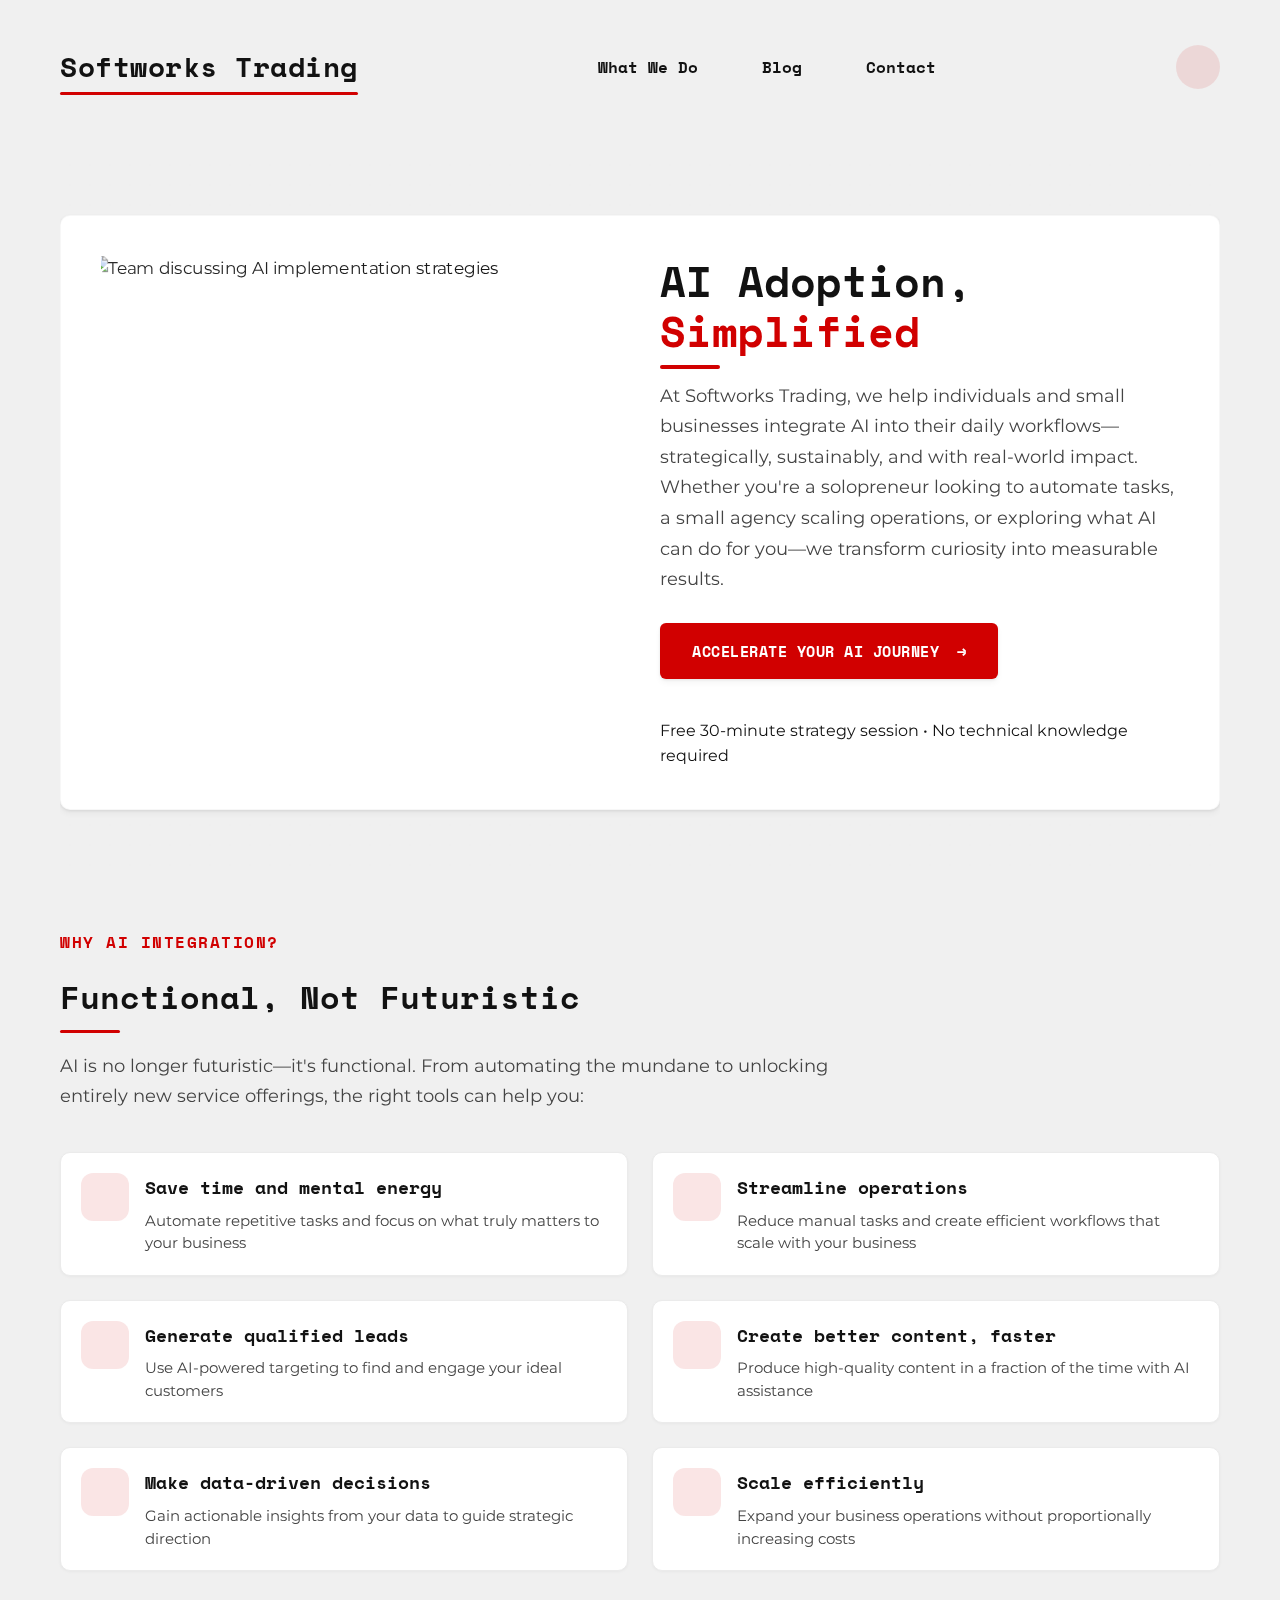
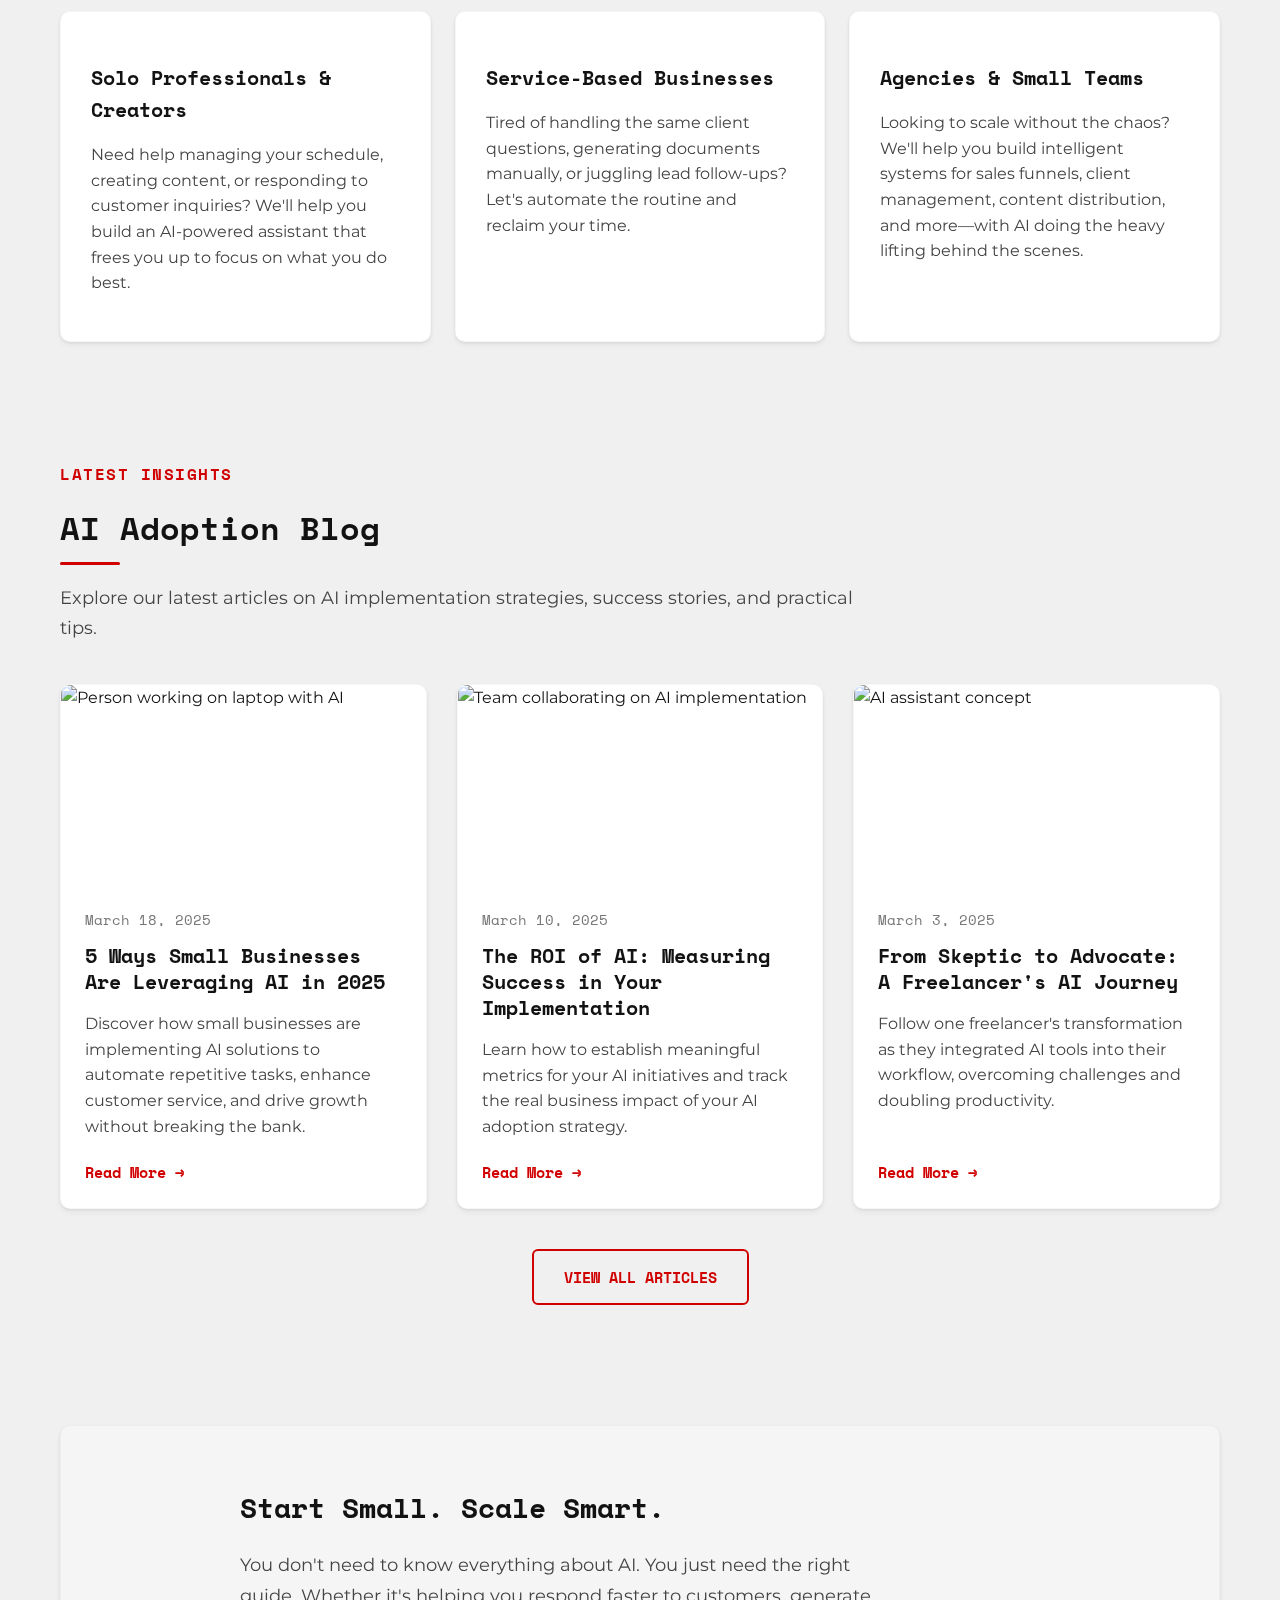
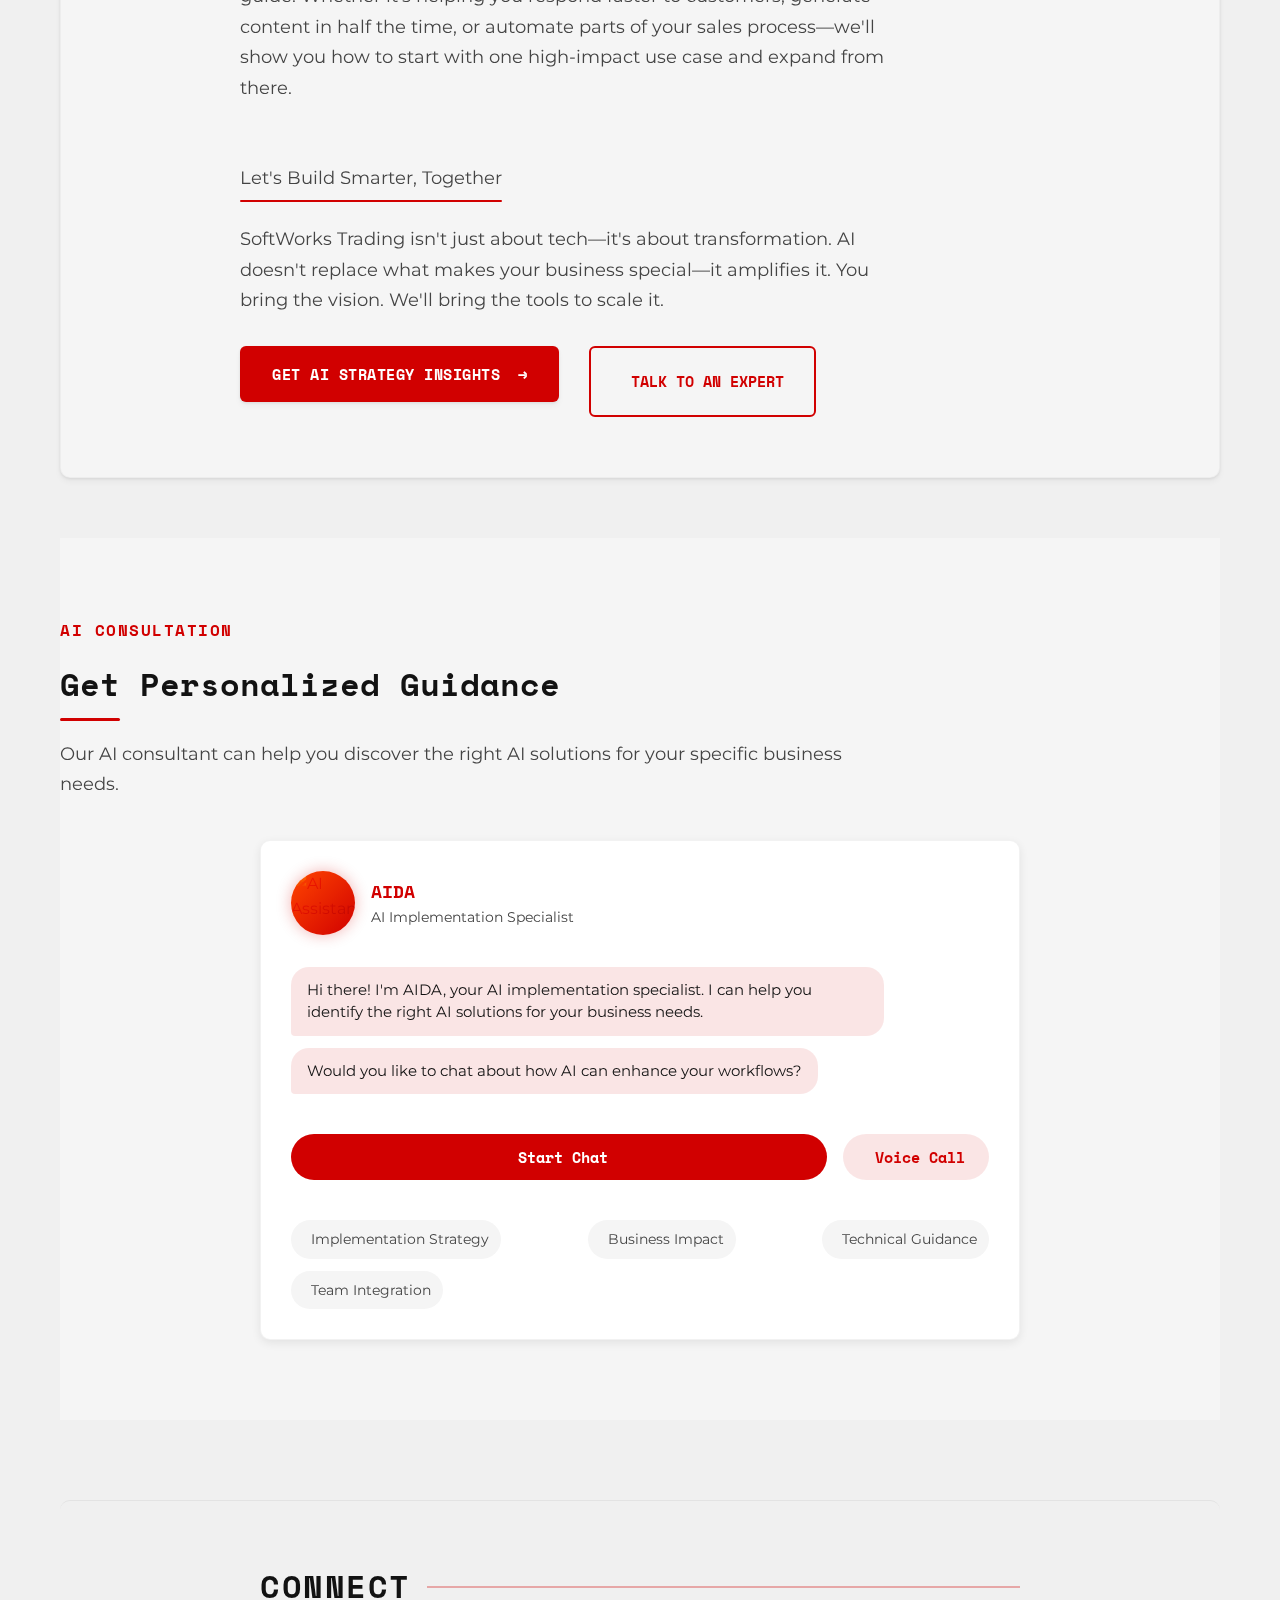
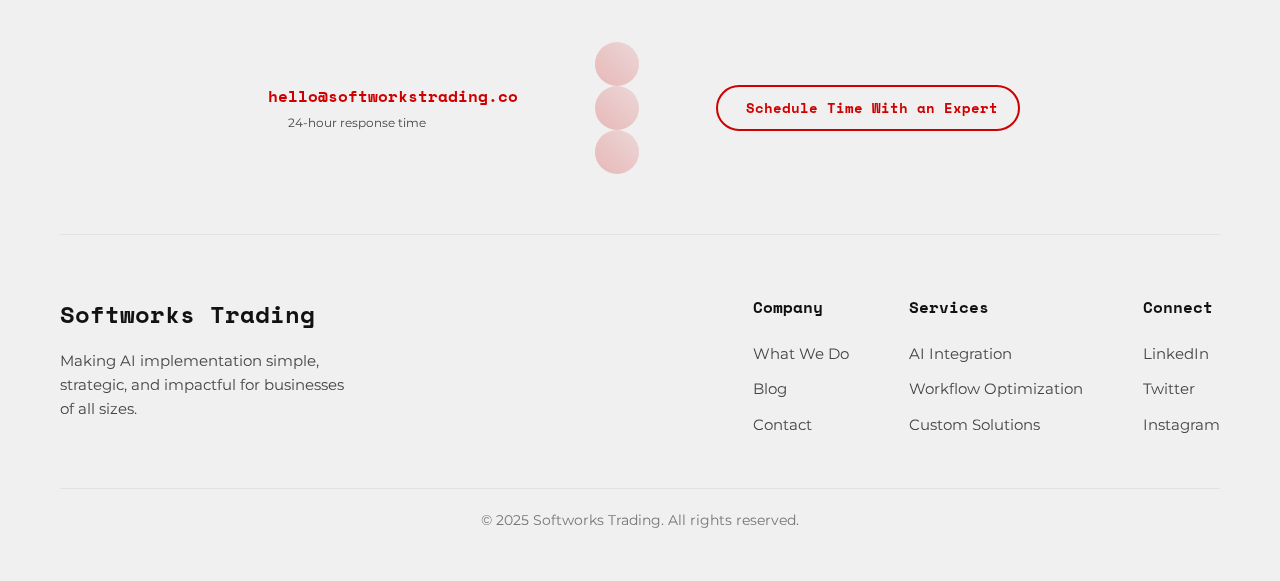
==== index.html @ 03893597 "Implement professional UX/UI improvements with enhanced CTA, AI chat interface, and streamlined cont" ====
<!DOCTYPE html>
<html lang="en">
<head>
    <meta charset="UTF-8">
    <meta name="viewport" content="width=device-width, initial-scale=1.0, maximum-scale=1.0, user-scalable=no">
    <title>Softworks Trading - AI Architecture Consultancy</title>
    <link rel="stylesheet" href="styles.css">
    <link rel="stylesheet" href="animations.css">
    <link rel="preconnect" href="https://fonts.googleapis.com">
    <link rel="preconnect" href="https://fonts.gstatic.com" crossorigin>
    <link href="https://fonts.googleapis.com/css2?family=Montserrat:wght@400;500;600;700&family=Space+Mono:wght@400;700&display=swap" rel="stylesheet">
    <!-- Using Phosphor Icons for modern, professional look -->
    <script src="https://unpkg.com/@phosphor-icons/web"></script>
    <meta name="description" content="Softworks Trading specializes in AI integration, workflow optimization and custom AI solutions for businesses seeking to enhance productivity and efficiency.">
</head>
<body>
    <div class="container">
        <header>
            <div class="logo">Softworks Trading</div>
            <button class="mobile-nav-toggle" aria-label="Toggle Navigation Menu" aria-expanded="false" aria-controls="main-navigation">
                <i class="ph ph-list" style="font-size: 24px;"></i>
            </button>
            <nav class="main-nav" id="main-navigation" aria-label="Main Navigation">
                <ul>
                    <li><a href="#what-we-do" aria-current="page">What We Do</a></li>
                    <li><a href="#blog">Blog</a></li>
                    <li><a href="#contact">Contact</a></li>
                </ul>
            </nav>
            <div class="header-right">
                <div class="theme-switcher">
                    <button class="theme-toggle" aria-label="Toggle Dark Mode">
                        <i class="ph ph-sun theme-icon-light"></i>
                        <i class="ph ph-moon theme-icon-dark"></i>
                    </button>
                </div>
            </div>
        </header>

        <main>
            <section class="hero">
                <div class="hero-card">
                    <div class="hero-image">
                        <img src="https://images.unsplash.com/photo-1600880292203-757bb62b4baf?w=800&auto=format&fit=crop&q=80&crop=entropy" alt="Team discussing AI implementation strategies" class="hero-img">
                        <div class="hero-image-overlay"></div>
                    </div>
                    <div class="hero-content">
                        <h1>AI Adoption, <span class="highlight">Simplified</span></h1>
                        <p class="description">At Softworks Trading, we help individuals and small businesses integrate AI into their daily workflows—strategically, sustainably, and with real-world impact. Whether you're a solopreneur looking to automate tasks, a small agency scaling operations, or exploring what AI can do for you—we transform curiosity into measurable results.</p>
                        <div class="hero-ctas">
                            <a href="#ai-consultation" class="cta-button pulse-button" id="start-consultation">ACCELERATE YOUR AI JOURNEY <i class="ph ph-arrow-right"></i></a>
                            <p class="cta-caption">Free 30-minute strategy session • No technical knowledge required</p>
                        </div>
                    </div>
                </div>
            </section>

            <section class="solutions">
                <h2>Why AI Integration?</h2>
                <h3 class="section-title">Functional, Not Futuristic</h3>
                <p class="section-description">AI is no longer futuristic—it's functional. From automating the mundane to unlocking entirely new service offerings, the right tools can help you:</p>
                <ul class="feature-list">
                    <li>
                        <div class="feature-icon"><i class="ph ph-hourglass"></i></div>
                        <div class="feature-content">
                            <h4>Save time and mental energy</h4>
                            <p>Automate repetitive tasks and focus on what truly matters to your business</p>
                        </div>
                    </li>
                    <li>
                        <div class="feature-icon"><i class="ph ph-flow-arrow"></i></div>
                        <div class="feature-content">
                            <h4>Streamline operations</h4>
                            <p>Reduce manual tasks and create efficient workflows that scale with your business</p>
                        </div>
                    </li>
                    <li>
                        <div class="feature-icon"><i class="ph ph-users-three"></i></div>
                        <div class="feature-content">
                            <h4>Generate qualified leads</h4>
                            <p>Use AI-powered targeting to find and engage your ideal customers</p>
                        </div>
                    </li>
                    <li>
                        <div class="feature-icon"><i class="ph ph-lightning"></i></div>
                        <div class="feature-content">
                            <h4>Create better content, faster</h4>
                            <p>Produce high-quality content in a fraction of the time with AI assistance</p>
                        </div>
                    </li>
                    <li>
                        <div class="feature-icon"><i class="ph ph-chart-pie"></i></div>
                        <div class="feature-content">
                            <h4>Make data-driven decisions</h4>
                            <p>Gain actionable insights from your data to guide strategic direction</p>
                        </div>
                    </li>
                    <li>
                        <div class="feature-icon"><i class="ph ph-trend-up"></i></div>
                        <div class="feature-content">
                            <h4>Scale efficiently</h4>
                            <p>Expand your business operations without proportionally increasing costs</p>
                        </div>
                    </li>
                </ul>
                <div class="card-grid">
                    <div class="card">
                        <i class="ph ph-plugs-connected card-icon"></i>
                        <h3>Solo Professionals & Creators</h3>
                        <p class="card-text">Need help managing your schedule, creating content, or responding to customer inquiries? We'll help you build an AI-powered assistant that frees you up to focus on what you do best.</p>
                        <div class="dot"></div>
                    </div>
                    <div class="card">
                        <i class="ph ph-chart-line-up card-icon"></i>
                        <h3>Service-Based Businesses</h3>
                        <p class="card-text">Tired of handling the same client questions, generating documents manually, or juggling lead follow-ups? Let's automate the routine and reclaim your time.</p>
                        <div class="dot"></div>
                    </div>
                    <div class="card">
                        <i class="ph ph-code card-icon"></i>
                        <h3>Agencies & Small Teams</h3>
                        <p class="card-text">Looking to scale without the chaos? We'll help you build intelligent systems for sales funnels, client management, content distribution, and more—with AI doing the heavy lifting behind the scenes.</p>
                        <div class="dot"></div>
                    </div>
                </div>
            </section>

            <section id="blog" class="blog-section">
                <h2>Latest Insights</h2>
                <h3 class="section-title">AI Adoption Blog</h3>
                <p class="section-description">Explore our latest articles on AI implementation strategies, success stories, and practical tips.</p>
                
                <div class="blog-grid">
                    <div class="blog-card">
                        <div class="blog-image">
                            <img src="https://images.unsplash.com/photo-1499750310107-5fef28a66643?w=500&auto=format&fit=crop&q=80&crop=entropy" alt="Person working on laptop with AI" class="img-fluid">
                        </div>
                        <div class="blog-content">
                            <span class="blog-date">March 18, 2025</span>
                            <h4 class="blog-title">5 Ways Small Businesses Are Leveraging AI in 2025</h4>
                            <p class="blog-excerpt">Discover how small businesses are implementing AI solutions to automate repetitive tasks, enhance customer service, and drive growth without breaking the bank.</p>
                            <a href="#blog" class="blog-link">Read More →</a>
                        </div>
                    </div>
                    
                    <div class="blog-card">
                        <div class="blog-image">
                            <img src="https://images.unsplash.com/photo-1551434678-e076c223a692?w=500&auto=format&fit=crop&q=80&crop=entropy" alt="Team collaborating on AI implementation" class="img-fluid">
                        </div>
                        <div class="blog-content">
                            <span class="blog-date">March 10, 2025</span>
                            <h4 class="blog-title">The ROI of AI: Measuring Success in Your Implementation</h4>
                            <p class="blog-excerpt">Learn how to establish meaningful metrics for your AI initiatives and track the real business impact of your AI adoption strategy.</p>
                            <a href="#blog" class="blog-link">Read More →</a>
                        </div>
                    </div>
                    
                    <div class="blog-card">
                        <div class="blog-image">
                            <img src="https://images.unsplash.com/photo-1573164713988-8665fc963095?w=500&auto=format&fit=crop&q=80&crop=entropy" alt="AI assistant concept" class="img-fluid">
                        </div>
                        <div class="blog-content">
                            <span class="blog-date">March 3, 2025</span>
                            <h4 class="blog-title">From Skeptic to Advocate: A Freelancer's AI Journey</h4>
                            <p class="blog-excerpt">Follow one freelancer's transformation as they integrated AI tools into their workflow, overcoming challenges and doubling productivity.</p>
                            <a href="#blog" class="blog-link">Read More →</a>
                        </div>
                    </div>
                </div>
                
                <div class="blog-cta">
                    <a href="#blog" class="secondary-button">View All Articles</a>
                </div>
            </section>
            
            <!-- Transformation section removed as requested -->

            <section class="cta-section">
                <div class="cta-content">
                    <h2>Start Small. Scale Smart.</h2>
                    <p>You don't need to know everything about AI. You just need the right guide. Whether it's helping you respond faster to customers, generate content in half the time, or automate parts of your sales process—we'll show you how to start with one high-impact use case and expand from there.</p>
                    <p class="tagline">Let's Build Smarter, Together</p>
                    <p>SoftWorks Trading isn't just about tech—it's about transformation. AI doesn't replace what makes your business special—it amplifies it. You bring the vision. We'll bring the tools to scale it.</p>
                    <div class="cta-buttons">
                        <a href="#ai-consultation" class="cta-button" id="try-ai-chat">
                            <i class="ph ph-lightning"></i>
                            GET AI STRATEGY INSIGHTS
                        </a>
                        <a href="#human-demo" class="secondary-button" id="try-human-demo">
                            <i class="ph ph-user-circle"></i>
                            TALK TO AN EXPERT
                        </a>
                    </div>
                </div>
            </section>

            <section id="ai-consultation" class="ai-assistant-section">
                <h2>AI Consultation</h2>
                <h3 class="section-title">Get Personalized Guidance</h3>
                <p class="section-description">Our AI consultant can help you discover the right AI solutions for your specific business needs.</p>
                
                <div class="ai-interface-container">
                    <div class="ai-chat-interface">
                        <div class="ai-avatar-wrapper">
                            <div class="ai-avatar">
                                <div class="avatar-circle"></div>
                                <img src="https://via.placeholder.com/100" alt="AI Assistant" class="ai-face">
                            </div>
                            <div class="ai-info">
                                <h4 class="ai-name">AIDA</h4>
                                <p class="ai-status">AI Implementation Specialist</p>
                            </div>
                        </div>
                        
                        <div class="chat-preview">
                            <div class="chat-bubble ai-bubble">
                                <p>Hi there! I'm AIDA, your AI implementation specialist. I can help you identify the right AI solutions for your business needs.</p>
                            </div>
                            <div class="chat-bubble ai-bubble">
                                <p>Would you like to chat about how AI can enhance your workflows?</p>
                            </div>
                        </div>
                        
                        <div class="chat-actions">
                            <button class="primary-action-button" id="start-chat">
                                <i class="ph ph-chat-centered-text"></i>
                                <span>Start Chat</span>
                            </button>
                            <button class="secondary-action-button" id="start-call">
                                <i class="ph ph-phone"></i>
                                <span>Voice Call</span>
                            </button>
                        </div>
                        
                        <div class="ai-capabilities">
                            <div class="capability">
                                <i class="ph ph-lightbulb"></i>
                                <span>Implementation Strategy</span>
                            </div>
                            <div class="capability">
                                <i class="ph ph-chart-line-up"></i>
                                <span>Business Impact</span>
                            </div>
                            <div class="capability">
                                <i class="ph ph-code"></i>
                                <span>Technical Guidance</span>
                            </div>
                            <div class="capability">
                                <i class="ph ph-users-three"></i>
                                <span>Team Integration</span>
                            </div>
                        </div>
                    </div>
                </div>
            </section>

            <section id="contact" class="contact-section simplified">
                <div class="contact-pattern-bg"></div>
                <div class="contact-container">
                    <div class="contact-header">
                        <h2>Connect</h2>
                        <div class="divider"></div>
                    </div>
                    
                    <div class="contact-flex">
                        <div class="contact-email">
                            <a href="mailto:hello@softworkstrading.co" class="email-link">
                                <i class="ph ph-envelope"></i>
                                <span>hello@softworkstrading.co</span>
                            </a>
                            <p class="response-time">24-hour response time</p>
                        </div>
                        
                        <div class="contact-social-wrapper">
                            <div class="social-icons">
                                <a href="#" class="social-icon" aria-label="LinkedIn"><i class="ph ph-linkedin-logo"></i></a>
                                <a href="#" class="social-icon" aria-label="Twitter"><i class="ph ph-twitter-logo"></i></a>
                                <a href="#" class="social-icon" aria-label="Instagram"><i class="ph ph-instagram-logo"></i></a>
                            </div>
                        </div>
                        
                        <div class="human-contact">
                            <a href="#human-demo" class="human-contact-button" id="human-demo">
                                <i class="ph ph-calendar"></i>
                                <span>Schedule Time With an Expert</span>
                            </a>
                        </div>
                    </div>
                </div>
            </section>
        </main>
        
        <footer>
            <div class="footer-content">
                <div class="footer-brand">
                    <div class="footer-logo">Softworks Trading</div>
                    <p>Making AI implementation simple, strategic, and impactful for businesses of all sizes.</p>
                </div>
                <div class="footer-links">
                    <div class="footer-column">
                        <h4>Company</h4>
                        <ul>
                            <li><a href="#what-we-do">What We Do</a></li>
                            <li><a href="#blog">Blog</a></li>
                            <li><a href="#contact">Contact</a></li>
                        </ul>
                    </div>
                    <div class="footer-column">
                        <h4>Services</h4>
                        <ul>
                            <li><a href="#">AI Integration</a></li>
                            <li><a href="#">Workflow Optimization</a></li>
                            <li><a href="#">Custom Solutions</a></li>
                        </ul>
                    </div>
                    <div class="footer-column">
                        <h4>Connect</h4>
                        <ul>
                            <li><a href="#">LinkedIn</a></li>
                            <li><a href="#">Twitter</a></li>
                            <li><a href="#">Instagram</a></li>
                        </ul>
                    </div>
                </div>
            </div>
            <div class="footer-bottom">
                <p>&copy; 2025 Softworks Trading. All rights reserved.</p>
            </div>
        </footer>
    </div>
    
    <script src="script.js"></script>
</body>
</html>
---- styles.css ----
:root {
    --primary: #D10000; /* Vibrant red */
    --secondary: #8B0000; /* Dark red */
    --black: #121212;
    --dark-gray: #444444;
    --medium-gray: #777777;
    --light-gray: #E0E0E0;
    --lighter-gray: #F5F5F5;
    --white: #FFFFFF;
    --bg-color: #F0F0F0; /* Light gray background like OpenAI.fm */
    --card-bg: var(--white);
    --border-radius: 10px; /* Increased from 8px */
    --card-shadow: 0 1px 3px rgba(0, 0, 0, 0.04); /* Refined shadow */
    --card-border: 1px solid #EBEBEB; /* Lighter border */
    --transition: all 0.2s ease;
    
    /* Text colors */
    --text-primary: var(--black);
    --text-secondary: var(--dark-gray);
    
    /* New spacing system */
    --space-xs: 4px;
    --space-sm: 8px;
    --space-md: 16px;
    --space-lg: 24px;
    --space-xl: 32px;
    --space-xxl: 48px;
    
    /* Refined shadows */
    --shadow-sm: 0 1px 3px rgba(0, 0, 0, 0.04);
    --shadow-md: 0 3px 10px rgba(0, 0, 0, 0.08);
    --shadow-lg: 0 10px 30px rgba(0, 0, 0, 0.12);
    
    /* Refined borders */
    --border-light: 1px solid #EBEBEB;
    --border-medium: 1px solid #E0E0E0;
    --border-accent: 1px solid var(--primary);

    /* Fluid typography */
    --fluid-h1: clamp(2.2rem, 5vw, 3.5rem);
    --fluid-h2: clamp(1.8rem, 4vw, 2.5rem);
    --fluid-h3: clamp(1.2rem, 3vw, 1.8rem);
    --fluid-body: clamp(0.95rem, 2vw, 1.1rem);
    --fluid-small: clamp(0.85rem, 1.5vw, 0.95rem);
}

/* Dark mode colors */
.dark-mode {
    --primary: #FF1F1F; /* Brighter red for dark mode */
    --secondary: #D10000; /* Red for dark mode */
    --black: #F5F5F5; /* Inverted for dark mode */
    --dark-gray: #CCCCCC;
    --medium-gray: #AAAAAA;
    --light-gray: #555555; 
    --lighter-gray: #333333;
    --bg-color: #121212; /* Dark background */
    --card-bg: #1E1E1E; /* Dark card background */
    --card-shadow: 0 1px 2px rgba(0, 0, 0, 0.2);
    --card-border: 1px solid #333333;
    
    /* Text colors for dark mode */
    --text-primary: var(--white);
    --text-secondary: var(--light-gray);
}

* {
    margin: 0;
    padding: 0;
    box-sizing: border-box;
}

body {
    font-family: 'Montserrat', sans-serif;
    background-color: var(--bg-color);
    color: var(--text-primary);
    line-height: 1.6;
    transition: background-color 0.3s ease, color 0.3s ease;
    -webkit-text-size-adjust: 100%;
    -moz-text-size-adjust: 100%;
    -ms-text-size-adjust: 100%;
    text-size-adjust: 100%;
    overflow-x: hidden;
    width: 100%;
}

body.nav-open {
    overflow: hidden;
}

/* Hide mobile nav toggle by default */
.mobile-nav-toggle {
    display: none;
    cursor: pointer;
    width: 50px;
    height: 50px;
    background-color: rgba(209, 0, 0, 0.1);
    border: none;
    border-radius: 50%;
    color: var(--primary);
    align-items: center;
    justify-content: center;
    transition: all 0.3s ease;
    position: relative;
    box-shadow: 0 4px 8px rgba(209, 0, 0, 0.1);
    z-index: 1001;
}

.mobile-nav-toggle:hover, 
.mobile-nav-toggle:focus {
    background-color: var(--primary);
    color: var(--white);
    transform: rotate(90deg);
}

.container {
    max-width: 1200px;
    margin: 0 auto;
    padding: 20px;
}

/* Header styles */
header {
    display: flex;
    justify-content: space-between;
    align-items: center;
    padding: 20px 0;
    margin-bottom: 40px;
    position: relative;
}

.logo {
    font-family: 'Space Mono', monospace;
    font-weight: 700;
    font-size: 28px;
    color: var(--text-primary);
    position: relative;
    padding: 5px 0;
    letter-spacing: 0.5px;
}

.logo::after {
    content: '';
    position: absolute;
    bottom: 0;
    left: 0;
    width: 100%;
    height: 3px;
    background-color: var(--primary);
    border-radius: 1.5px;
}

.header-right {
    display: flex;
    align-items: center;
}

.main-nav {
    position: relative;
}

.main-nav ul {
    display: flex;
    list-style: none;
    gap: 40px; /* Increased from 30px */
}

.main-nav a {
    font-family: 'Space Mono', monospace;
    font-size: 16px; /* Increased from 15px */
    font-weight: 700; /* Increased from 600 */
    color: var(--text-primary);
    text-decoration: none;
    position: relative;
    transition: var(--transition);
    padding: 8px 12px;
    border-radius: 4px;
}

.main-nav a:hover {
    color: var(--primary);
    background-color: rgba(209, 0, 0, 0.05);
}

.main-nav a::after {
    content: '';
    position: absolute;
    bottom: -2px;
    left: 0;
    width: 100%;
    height: 2px;
    background-color: var(--primary);
    transform: scaleX(0);
    transform-origin: right;
    transition: transform 0.3s ease;
}

.main-nav a:hover::after {
    transform: scaleX(1);
    transform-origin: left;
}

.code-toggle {
    display: flex;
    align-items: center;
    gap: 8px;
    cursor: pointer;
}

.code-toggle span {
    font-family: 'Space Mono', monospace;
    font-size: 14px;
    color: var(--text-primary);
}

.toggle-switch {
    width: 40px;
    height: 22px;
    background-color: var(--light-gray);
    border-radius: 20px;
    position: relative;
    transition: var(--transition);
    cursor: pointer;
}

.dark-mode .toggle-switch {
    background-color: var(--primary);
}

.toggle-circle {
    position: absolute;
    top: 3px;
    left: 3px;
    width: 16px;
    height: 16px;
    background-color: var(--white);
    border-radius: 50%;
    transition: var(--transition);
}

.dark-mode .toggle-circle {
    transform: translateX(18px);
}

/* Hero section - card-like design */
.hero {
    position: relative;
    padding: 60px 0;
    margin-bottom: 60px;
    overflow: hidden;
}

.hero::before {
    content: '';
    position: absolute;
    top: 0;
    left: 0;
    right: 0;
    bottom: 0;
    background-image: radial-gradient(circle, rgba(0, 0, 0, 0.1) 1px, transparent 1px);
    background-size: 20px 20px;
    opacity: 0.05;
    z-index: 0;
}

.hero-card {
    background-color: var(--card-bg);
    border-radius: var(--border-radius);
    box-shadow: 0 4px 6px rgba(0, 0, 0, 0.04), 0 1px 3px rgba(0, 0, 0, 0.08);
    border: 1px solid rgba(0, 0, 0, 0.03);
    display: grid;
    grid-template-columns: 1fr 1fr;
    gap: 40px;
    align-items: center;
    padding: 40px;
    overflow: hidden;
    transition: transform 0.3s cubic-bezier(0.165, 0.84, 0.44, 1), box-shadow 0.3s cubic-bezier(0.165, 0.84, 0.44, 1), filter 0.4s ease;
    position: relative;
    z-index: 1;
}

.hero-card:hover {
    box-shadow: 0 10px 30px rgba(0, 0, 0, 0.05), 0 6px 10px rgba(0, 0, 0, 0.03), 0 1px 2px rgba(0, 0, 0, 0.1);
    filter: drop-shadow(0 0 8px rgba(0, 0, 0, 0.03));
}

.hero-content {
    max-width: 600px;
    position: relative;
    z-index: 2;
}

.hero-image {
    position: relative;
    height: 100%;
    width: 100%;
    overflow: hidden;
}

.hero-img {
    max-width: 100%;
    height: 100%;
    width: 100%;
    object-fit: cover;
    border-radius: var(--border-radius);
    transform: scale(1.05);
    transition: transform 0.5s ease;
}

.hero-card:hover .hero-img {
    transform: scale(1);
}

.hero-image-overlay {
    position: absolute;
    top: 0;
    left: 0;
    width: 100%;
    height: 100%;
    background: linear-gradient(90deg, rgba(255, 255, 255, 0.1) 0%, rgba(255, 255, 255, 0) 100%);
    z-index: 1;
    border-radius: var(--border-radius);
}

h1 {
    font-family: 'Space Mono', monospace;
    font-size: 42px;
    font-weight: 700;
    margin-bottom: 24px;
    line-height: 1.2;
    color: var(--text-primary);
    position: relative;
}

h1 .highlight {
    color: var(--primary);
    position: relative;
}

h1::after {
    content: '';
    position: absolute;
    left: 0;
    bottom: -12px;
    width: 60px;
    height: 4px;
    background: var(--primary);
    border-radius: 2px;
}

.description {
    font-family: 'Montserrat', sans-serif;
    font-weight: 400;
    font-size: 18px;
    color: var(--text-secondary);
    margin-bottom: 28px;
    max-width: 600px;
    line-height: 1.7;
}

.hero-ctas {
    display: flex;
    align-items: center;
    gap: 24px;
    flex-wrap: wrap;
}

.text-link {
    font-family: 'Space Mono', monospace;
    font-size: 15px;
    font-weight: 500;
    color: var(--text-primary);
    text-decoration: none;
    position: relative;
    transition: var(--transition);
}

.text-link:hover {
    color: var(--primary);
}

.text-link::after {
    content: '';
    position: absolute;
    bottom: -4px;
    left: 0;
    width: 100%;
    height: 1px;
    background-color: var(--primary);
    transform: scaleX(0);
    transform-origin: right;
    transition: transform 0.3s ease;
}

.text-link:hover::after {
    transform: scaleX(1);
    transform-origin: left;
}

.cta-button {
    display: inline-block;
    font-family: 'Space Mono', monospace;
    font-size: 15px;
    font-weight: 700;
    text-decoration: none;
    color: var(--white);
    background: var(--primary);
    padding: 16px 32px;
    border-radius: 6px;
    transition: var(--transition);
    box-shadow: 0 4px 12px rgba(209, 0, 0, 0.2);
    letter-spacing: 0.5px;
    margin-right: 15px;
    margin-bottom: 15px;
    text-transform: uppercase;
}

/* No animation on CTA buttons for cleaner look */
.cta-button {
    box-shadow: 0 4px 6px rgba(0, 0, 0, 0.04), 0 1px 3px rgba(0, 0, 0, 0.08);
    transition: var(--transition);
}

.cta-button:hover {
    background: var(--secondary);
    box-shadow: 0 10px 30px rgba(0, 0, 0, 0.05), 0 6px 10px rgba(0, 0, 0, 0.03);
    transform: translateY(-2px);
}

.cta-button-reverse {
    display: inline-block;
    font-family: 'Space Mono', monospace;
    font-size: 15px;
    font-weight: 700;
    text-decoration: none;
    color: var(--primary);
    background: transparent;
    padding: 14px 30px;
    border: 2px solid var(--primary);
    border-radius: 6px;
    transition: var(--transition);
    letter-spacing: 0.5px;
    margin-right: 15px;
    margin-bottom: 15px;
    box-shadow: 0 4px 12px rgba(209, 0, 0, 0.1);
}

.cta-button-reverse:hover {
    background: var(--primary);
    color: var(--white);
    box-shadow: 0 6px 16px rgba(209, 0, 0, 0.2);
}

@keyframes gentle-bounce {
    0%, 100% { transform: translateY(0); }
    50% { transform: translateY(-5px); }
}

.cta-button::after {
    content: '→';
    display: inline-block;
    margin-left: 8px;
}

/* Section styles */
section {
    margin-bottom: 80px;
}

h2 {
    font-family: 'Space Mono', monospace;
    font-size: 16px;
    font-weight: 700;
    margin-bottom: 16px;
    letter-spacing: 1.5px;
    color: var(--primary);
    text-transform: uppercase;
}

.section-title {
    font-family: 'Space Mono', monospace;
    font-size: 32px;
    font-weight: 700;
    margin-bottom: 28px;
    color: var(--text-primary);
    text-transform: none;
    letter-spacing: normal;
    position: relative;
}

.section-description {
    font-family: 'Montserrat', sans-serif;
    font-weight: 400;
    font-size: 18px;
    color: var(--text-secondary);
    margin-bottom: 32px;
    max-width: 800px;
    line-height: 1.7;
}

.section-title::after {
    content: '';
    position: absolute;
    bottom: -10px;
    left: 0;
    width: 60px;
    height: 3px;
    background: var(--primary);
    border-radius: 2px;
}

/* Feature list enhanced styles */
.feature-list {
    display: grid;
    grid-template-columns: repeat(auto-fill, minmax(400px, 1fr));
    gap: 24px;
    margin: 40px 0;
    list-style: none;
}

.feature-list li {
    display: flex;
    align-items: flex-start;
    gap: 16px;
    padding: 20px;
    background-color: var(--card-bg);
    border-radius: var(--border-radius);
    box-shadow: var(--shadow-sm);
    border: var(--border-light);
    transition: all 0.3s ease;
}

.feature-list li:hover {
    transform: translateY(-5px);
    box-shadow: var(--shadow-md);
    border-color: rgba(209, 0, 0, 0.2);
}

.feature-icon {
    display: flex;
    align-items: center;
    justify-content: center;
    width: 48px;
    height: 48px;
    background-color: rgba(209, 0, 0, 0.1);
    border-radius: 12px;
    color: var(--primary);
    font-size: 24px;
    flex-shrink: 0;
    transition: all 0.3s ease;
}

.feature-list li:hover .feature-icon {
    background-color: var(--primary);
    color: var(--white);
    transform: scale(1.1);
}

.feature-content {
    flex: 1;
}

.feature-content h4 {
    font-family: 'Space Mono', monospace;
    font-size: 18px;
    font-weight: 700;
    margin-bottom: 8px;
    color: var(--text-primary);
}

.feature-content p {
    font-family: 'Montserrat', sans-serif;
    font-size: 15px;
    color: var(--text-secondary);
    line-height: 1.5;
}

/* Benefits grid */
.benefits-grid {
    display: grid;
    grid-template-columns: repeat(auto-fill, minmax(250px, 1fr));
    gap: 24px;
    margin: 40px 0;
}

.benefit-item {
    background-color: var(--card-bg);
    padding: 24px;
    border-radius: var(--border-radius);
    box-shadow: 0 4px 6px rgba(0, 0, 0, 0.04), 0 1px 3px rgba(0, 0, 0, 0.08);
    border: 1px solid rgba(0, 0, 0, 0.03);
    transition: transform 0.3s cubic-bezier(0.165, 0.84, 0.44, 1), box-shadow 0.3s cubic-bezier(0.165, 0.84, 0.44, 1), filter 0.4s ease;
    text-align: center;
    display: flex;
    flex-direction: column;
    align-items: center;
    gap: 16px;
}

.benefit-item:hover {
    transform: translateY(-5px) scale(1.02);
    box-shadow: 0 10px 30px rgba(0, 0, 0, 0.05), 0 6px 10px rgba(0, 0, 0, 0.03), 0 1px 2px rgba(0, 0, 0, 0.1);
    filter: drop-shadow(0 0 8px rgba(0, 0, 0, 0.03));
}

.benefit-icon {
    font-size: 32px;
    color: var(--primary);
    transition: transform 0.3s ease;
}

.benefit-item:hover .benefit-icon {
    transform: scale(1.1);
}

.benefit-item p {
    font-family: 'Montserrat', sans-serif;
    font-weight: 500;
    color: var(--text-secondary);
    line-height: 1.5;
    transition: transform 0.3s ease;
}

.benefit-item:hover p {
    transform: translateY(-2px);
}

/* Use cases list */
.use-cases-title {
    font-family: 'Space Mono', monospace;
    font-size: 20px;
    font-weight: 700;
    margin: 32px 0 16px;
    color: var(--text-primary);
}

.use-cases-list {
    list-style: none;
    display: flex;
    flex-direction: column;
    gap: 12px;
    margin-bottom: 20px;
}

.use-cases-list li {
    display: flex;
    align-items: center;
    gap: 12px;
    font-family: 'Montserrat', sans-serif;
    font-size: 16px;
    color: var(--text-secondary);
    padding: 8px 0;
    border-bottom: 1px dashed var(--light-gray);
}

.use-cases-list li:last-child {
    border-bottom: none;
}

.use-cases-list li i {
    color: var(--primary);
    font-size: 20px;
}

/* Card grid - inspired by OpenAI.fm */
.card-grid {
    display: grid;
    grid-template-columns: repeat(3, 1fr);
    gap: 24px;
    margin-top: 40px;
}

.card {
    background-color: var(--card-bg);
    padding: 30px;
    border-radius: var(--border-radius);
    box-shadow: 0 4px 6px rgba(0, 0, 0, 0.04), 0 1px 3px rgba(0, 0, 0, 0.08);
    border: 1px solid rgba(0, 0, 0, 0.03);
    position: relative;
    cursor: pointer;
    transition: transform 0.3s cubic-bezier(0.165, 0.84, 0.44, 1), box-shadow 0.3s cubic-bezier(0.165, 0.84, 0.44, 1), filter 0.4s ease;
    display: flex;
    flex-direction: column;
    height: 100%;
    overflow: hidden;
}

.card:hover {
    transform: translateY(-5px) scale(1.02);
    box-shadow: 0 10px 30px rgba(0, 0, 0, 0.05), 0 6px 10px rgba(0, 0, 0, 0.03), 0 1px 2px rgba(0, 0, 0, 0.1);
    filter: drop-shadow(0 0 8px rgba(0, 0, 0, 0.03));
}

.card:active, 
.card.selected {
    transform: translateY(-2px) scale(1.01);
    box-shadow: 0 8px 20px rgba(0, 0, 0, 0.08);
}

.card h3 {
    font-family: 'Space Mono', monospace;
    font-size: 20px;
    font-weight: 700;
    margin-bottom: 16px;
    color: var(--text-primary);
    transition: transform 0.3s ease;
}

.card:hover h3 {
    transform: translateY(-2px);
}

.card-icon {
    font-size: 32px;
    margin-bottom: 20px;
    color: var(--primary);
    transition: transform 0.3s ease;
}

.card:hover .card-icon {
    transform: scale(1.1);
}

.card-text {
    font-family: 'Montserrat', sans-serif;
    font-weight: 400;
    color: var(--text-secondary);
    font-size: 16px;
    line-height: 1.6;
    margin-bottom: 15px;
}

/* Hide dots */
.dot {
    display: none;
}

/* Blog section styles */
.blog-section {
    padding: 40px 0;
}

.blog-grid {
    display: grid;
    grid-template-columns: repeat(3, 1fr);
    gap: 30px;
    margin: 40px 0;
}

.blog-card {
    background-color: var(--card-bg);
    border-radius: var(--border-radius);
    box-shadow: 0 4px 6px rgba(0, 0, 0, 0.04), 0 1px 3px rgba(0, 0, 0, 0.08);
    border: 1px solid rgba(0, 0, 0, 0.03);
    overflow: hidden;
    transition: transform 0.3s cubic-bezier(0.165, 0.84, 0.44, 1), box-shadow 0.3s cubic-bezier(0.165, 0.84, 0.44, 1);
    height: 100%;
    display: flex;
    flex-direction: column;
}

.blog-card:hover {
    transform: translateY(-8px);
    box-shadow: 0 10px 30px rgba(0, 0, 0, 0.05), 0 6px 10px rgba(0, 0, 0, 0.03);
}

.blog-image {
    width: 100%;
    height: 200px;
    overflow: hidden;
}

.blog-image img {
    width: 100%;
    height: 100%;
    object-fit: cover;
    transition: transform 0.5s ease;
}

.blog-card:hover .blog-image img {
    transform: scale(1.05);
}

.blog-content {
    padding: 24px;
    display: flex;
    flex-direction: column;
    flex-grow: 1;
}

.blog-date {
    font-family: 'Space Mono', monospace;
    font-size: 14px;
    color: var(--medium-gray);
    margin-bottom: 12px;
}

.blog-title {
    font-family: 'Space Mono', monospace;
    font-size: 20px;
    font-weight: 700;
    margin-bottom: 16px;
    color: var(--text-primary);
    line-height: 1.3;
    transition: color 0.3s ease;
}

.blog-card:hover .blog-title {
    color: var(--primary);
}

.blog-excerpt {
    font-family: 'Montserrat', sans-serif;
    font-size: 16px;
    color: var(--text-secondary);
    line-height: 1.6;
    margin-bottom: 20px;
    flex-grow: 1;
}

.blog-link {
    font-family: 'Space Mono', monospace;
    font-size: 15px;
    font-weight: 600;
    color: var(--primary);
    text-decoration: none;
    position: relative;
    align-self: flex-start;
    transition: transform 0.3s ease;
}

.blog-link:hover {
    transform: translateX(5px);
}

.blog-cta {
    display: flex;
    justify-content: center;
    margin-top: 40px;
}

/* CTA Section - inspired by OpenAI.fm */
.cta-section {
    background-color: var(--lighter-gray);
    border-radius: var(--border-radius);
    padding: 60px;
    margin: 80px 0 60px;
    border: 1px solid rgba(0, 0, 0, 0.03);
    box-shadow: 0 4px 6px rgba(0, 0, 0, 0.04), 0 1px 3px rgba(0, 0, 0, 0.08);
    transition: transform 0.3s cubic-bezier(0.165, 0.84, 0.44, 1), box-shadow 0.3s cubic-bezier(0.165, 0.84, 0.44, 1);
}

.cta-section:hover {
    box-shadow: 0 10px 30px rgba(0, 0, 0, 0.05), 0 6px 10px rgba(0, 0, 0, 0.03);
}

.cta-content {
    max-width: 800px;
    margin: 0 auto;
}

.cta-content h2 {
    font-family: 'Space Mono', monospace;
    font-size: 28px;
    color: var(--text-primary);
    margin-bottom: 20px;
    font-weight: 700;
    letter-spacing: normal;
    text-transform: none;
}

.tagline {
    font-family: 'Space Mono', monospace;
    font-size: 22px;
    font-weight: 700;
    color: var(--primary);
    margin: 30px 0 20px;
    position: relative;
    display: inline-block;
}

.tagline::after {
    content: '';
    position: absolute;
    bottom: -8px;
    left: 0;
    width: 100%;
    height: 2px;
    background: var(--primary);
    border-radius: 1px;
}

.cta-content p {
    font-family: 'Montserrat', sans-serif;
    font-weight: 400;
    font-size: 18px;
    line-height: 1.7;
    color: var(--text-secondary);
    margin-bottom: 30px;
    max-width: 650px;
}

.cta-buttons {
    display: flex;
    gap: 15px;
    flex-wrap: wrap;
}

.secondary-button {
    display: inline-flex;
    align-items: center;
    justify-content: center;
    gap: 10px;
    padding: 14px 30px;
    border: 2px solid var(--primary);
    border-radius: 6px;
    font-family: 'Space Mono', monospace;
    font-weight: 600;
    font-size: 15px;
    cursor: pointer;
    transition: var(--transition);
    background-color: transparent;
    color: var(--primary);
    text-decoration: none;
    text-transform: uppercase;
}

.secondary-button:hover {
    background-color: rgba(209, 0, 0, 0.05);
}

.secondary-button i {
    font-size: 18px;
}

/* Dark mode toggle indicator */
.dark-mode-label {
    font-size: 12px;
    color: var(--text-secondary);
    margin-top: 4px;
    font-family: 'Space Mono', monospace;
}

/* Contact section styles */
.contact-section {
    padding: 60px 0;
    background-color: var(--lighter-gray);
    border-radius: var(--border-radius);
    margin-bottom: 0;
}

.contact-grid {
    display: grid;
    grid-template-columns: 1fr 1.5fr;
    gap: 40px;
    margin-top: 40px;
}

.contact-info {
    display: flex;
    flex-direction: column;
    gap: 30px;
}

.contact-item {
    display: flex;
    align-items: flex-start;
    gap: 20px;
}

.contact-icon {
    font-size: 32px;
    color: var(--primary);
    margin-top: 5px;
}

.contact-item h4 {
    font-family: 'Space Mono', monospace;
    font-size: 18px;
    font-weight: 700;
    margin-bottom: 8px;
    color: var(--text-primary);
}

.contact-item p {
    font-family: 'Montserrat', sans-serif;
    font-size: 16px;
    color: var(--text-secondary);
    margin-bottom: 4px;
}

.info-text {
    font-size: 14px;
    color: var(--medium-gray);
    font-style: italic;
}

.contact-form-container {
    background-color: var(--card-bg);
    padding: 30px;
    border-radius: var(--border-radius);
    box-shadow: 0 4px 6px rgba(0, 0, 0, 0.04), 0 1px 3px rgba(0, 0, 0, 0.08);
    border: 1px solid rgba(0, 0, 0, 0.03);
}

.contact-form {
    display: flex;
    flex-direction: column;
    gap: 20px;
}

.form-row {
    display: grid;
    grid-template-columns: 1fr 1fr;
    gap: 20px;
}

.contact-form .form-group {
    margin-bottom: 0;
}

.contact-form button {
    align-self: flex-start;
    margin-top: 10px;
}

/* Footer styles */
footer {
    background-color: var(--bg-color);
    padding: 60px 0 30px;
    border-top: 1px solid rgba(0, 0, 0, 0.05);
}

.footer-content {
    display: flex;
    justify-content: space-between;
    margin-bottom: 40px;
}

.footer-brand {
    max-width: 300px;
}

.footer-logo {
    font-family: 'Space Mono', monospace;
    font-weight: 700;
    font-size: 24px;
    color: var(--text-primary);
    margin-bottom: 15px;
}

.footer-brand p {
    font-family: 'Montserrat', sans-serif;
    font-size: 15px;
    color: var(--text-secondary);
    line-height: 1.6;
}

.footer-links {
    display: flex;
    gap: 60px;
}

.footer-column h4 {
    font-family: 'Space Mono', monospace;
    font-size: 16px;
    font-weight: 700;
    margin-bottom: 20px;
    color: var(--text-primary);
}

.footer-column ul {
    list-style: none;
}

.footer-column li {
    margin-bottom: 10px;
}

.footer-column a {
    font-family: 'Montserrat', sans-serif;
    font-size: 15px;
    color: var(--text-secondary);
    text-decoration: none;
    transition: var(--transition);
}

.footer-column a:hover {
    color: var(--primary);
}

.footer-bottom {
    text-align: center;
    padding-top: 20px;
    border-top: 1px solid rgba(0, 0, 0, 0.05);
}

.footer-bottom p {
    font-family: 'Montserrat', sans-serif;
    font-size: 14px;
    color: var(--medium-gray);
}

/* Tiwa AI Chatbot Modal - improved and simplified */
.tiwa-modal {
    display: none;
    position: fixed;
    z-index: 1000;
    left: 0;
    top: 0;
    width: 100%;
    height: 100%;
    overflow: auto;
    background-color: rgba(0, 0, 0, 0.5);
    backdrop-filter: blur(5px);
}

.tiwa-modal-content {
    background-color: var(--card-bg);
    margin: 5% auto;
    padding: 40px; /* Increased from 30px */
    border-radius: var(--border-radius);
    box-shadow: 0 10px 30px rgba(0, 0, 0, 0.2);
    width: 90%;
    max-width: 700px;
    position: relative;
    border: 1px solid rgba(0, 0, 0, 0.03);
    animation: modalFadeIn 0.3s ease;
}

@keyframes modalFadeIn {
    from { opacity: 0; transform: translateY(-20px); }
    to { opacity: 1; transform: translateY(0); }
}

.tiwa-close {
    position: absolute;
    top: 15px;
    right: 20px;
    font-size: 28px;
    font-weight: bold;
    color: var(--text-secondary);
    cursor: pointer;
    transition: color 0.2s ease;
    height: 40px;
    width: 40px;
    display: flex;
    align-items: center;
    justify-content: center;
    border-radius: 20px;
}

.tiwa-close:hover {
    color: var(--primary);
    background-color: rgba(0, 0, 0, 0.05);
}

.tiwa-modal-header {
    margin-bottom: 25px; /* Increased from 20px */
}

.tiwa-modal-header h2 {
    font-family: 'Space Mono', monospace;
    font-size: 28px; /* Increased from 24px */
    color: var(--text-primary);
    margin-bottom: 0;
    text-transform: none;
    letter-spacing: normal;
    position: relative;
    display: inline-block;
}

.tiwa-modal-header h2::after {
    content: '';
    position: absolute;
    bottom: -8px;
    left: 0;
    width: 60px;
    height: 3px;
    background: var(--primary);
    border-radius: 1.5px;
}

.tiwa-modal-body {
    font-family: 'Montserrat', sans-serif;
}

.consultation-form-intro {
    margin-bottom: 30px; /* Increased from 25px */
}

.consultation-form-intro p {
    margin-bottom: 12px; /* Increased from 10px */
    color: var(--text-secondary);
    font-size: 17px; /* Increased from default */
    line-height: 1.6;
}

.consultation-form .form-group {
    margin-bottom: 24px; /* Increased from 20px */
}

.consultation-form label {
    display: block;
    margin-bottom: 10px; /* Increased from 8px */
    font-weight: 600; /* Increased from 500 */
    color: var(--text-primary);
    font-size: 15px;
}

.consultation-form input,
.consultation-form select,
.consultation-form textarea {
    width: 100%;
    padding: 14px; /* Increased from 12px */
    border: 1px solid var(--light-gray);
    border-radius: 8px; /* Increased from 6px */
    font-family: 'Montserrat', sans-serif;
    font-size: 16px;
    color: var(--text-primary);
    background-color: var(--card-bg);
    transition: border-color 0.3s ease, box-shadow 0.3s ease;
    box-shadow: 0 2px 4px rgba(0, 0, 0, 0.02);
}

.consultation-form input:focus,
.consultation-form select:focus,
.consultation-form textarea:focus {
    outline: none;
    border-color: var(--primary);
    box-shadow: 0 0 0 3px rgba(209, 0, 0, 0.1);
}

.consultation-form button {
    margin-top: 15px; /* Increased from 10px */
    font-size: 16px; /* Slightly increased */
    padding: 16px 32px;
}

/* Improved select styling */
.consultation-form select {
    -webkit-appearance: none;
    -moz-appearance: none;
    appearance: none;
    background-image: url("data:image/svg+xml;charset=UTF-8,%3csvg xmlns='http://www.w3.org/2000/svg' viewBox='0 0 24 24' fill='none' stroke='currentColor' stroke-width='2' stroke-linecap='round' stroke-linejoin='round'%3e%3cpolyline points='6 9 12 15 18 9'%3e%3c/polyline%3e%3c/svg%3e");
    background-repeat: no-repeat;
    background-position: right 1rem center;
    background-size: 1em;
    padding-right: 2.5rem;
}

/* Improved placeholder styling */
.consultation-form input::placeholder,
.consultation-form textarea::placeholder,
.consultation-form select::placeholder {
    color: var(--medium-gray);
    opacity: 0.8;
}

.success-message {
    text-align: center;
    padding: 30px 20px;
}

.success-message h3 {
    font-family: 'Space Mono', monospace;
    font-size: 24px;
    margin-bottom: 20px;
    color: var(--text-primary);
}

.success-message p {
    font-family: 'Montserrat', sans-serif;
    font-size: 16px;
    color: var(--text-secondary);
    margin-bottom: 15px;
    line-height: 1.6;
}

/* Media queries for responsive design */
@media screen and (max-width: 992px) {
    .container {
        padding: 16px;
    }
    
    .contact-grid {
        grid-template-columns: 1fr;
        gap: 30px;
    }
    
    .footer-content {
        flex-direction: column;
        gap: 40px;
    }
    
    .footer-brand {
        max-width: 100%;
    }
    
    /* iOS form input fixes */
    input, 
    textarea, 
    select, 
    button {
        font-size: 16px !important; /* Prevents iOS zoom on focus */
        -webkit-appearance: none;
        border-radius: 8px;
    }
    
    .hero-card {
        grid-template-columns: 1fr;
        padding: 30px;
    }
    
    .hero-image {
        display: none;
    }
}

@media screen and (max-width: 768px) {
    header {
        padding: 15px 0;
        margin-bottom: 20px;
    }

    .logo {
        font-size: 22px;
    }
    
    .mobile-nav-toggle {
        display: flex;
        position: absolute;
        right: 10px;
        top: 50%;
        transform: translateY(-50%);
        z-index: 1000;
    }
    
    .header-right {
        position: absolute;
        right: 70px; /* Position to the left of the mobile-nav-toggle */
        top: 50%;
        transform: translateY(-50%);
    }
    
    .main-nav {
        position: fixed;
        top: 0;
        left: 0;
        width: 100%;
        height: 100vh;
        background-color: var(--bg-color);
        z-index: 999;
        transform: translateX(-100%);
        transition: transform 0.3s ease;
        display: flex;
        justify-content: center;
        align-items: center;
        padding: 80px 30px 30px;
    }
    
    .main-nav.active {
        transform: translateX(0);
        box-shadow: -10px 0 30px rgba(0, 0, 0, 0.1);
    }
    
    .main-nav ul {
        flex-direction: column;
        gap: 0;
    }
    
    .main-nav a {
        display: block;
        font-size: 22px;
        padding: 16px;
        margin: 8px 0;
        border-radius: 8px;
        transition: all 0.3s ease;
        border-left: 3px solid transparent;
    }
    
    .main-nav a:hover {
        background-color: rgba(209, 0, 0, 0.1);
        border-left: 3px solid var(--primary);
        padding-left: 20px;
    }
    
    .card-grid,
    .blog-grid,
    .form-row {
        grid-template-columns: 1fr;
        gap: 24px;
    }
    
    h1, h2, h3, h4, h5, h6 {
        letter-spacing: -0.02em;
    }
    
    h1 {
        font-size: var(--fluid-h1);
    }
    
    h2 {
        font-size: var(--fluid-h2);
    }
    
    h3 {
        font-size: var(--fluid-h3);
    }
    
    p, li, blockquote {
        font-size: var(--fluid-body);
    }
    
    /* Ensure all interactive elements have proper touch targets */
    a, button, 
    .form-group input,
    .form-group select,
    .form-group textarea {
        min-height: 44px;
        min-width: 44px;
    }
    
    /* Reduced animations for users who prefer reduced motion */
    @media (prefers-reduced-motion) {
        .pulse-button {
            animation: none !important;
        }
        
        * {
            transition-duration: 0.1s !important;
            animation-duration: 0.1s !important;
        }
    }
    
    /* Adding specific mobile card styles */
    .hero-card {
        grid-template-columns: 1fr;
        gap: 24px;
        padding: 30px 20px;
        margin: 0 10px;
    }
    
    .hero-content {
        padding: 0;
        text-align: center;
    }
    
    .hero-ctas {
        display: flex;
        flex-direction: column;
        align-items: center;
        width: 100%;
    }
    
    .cta-button, .secondary-button {
        width: 100%;
        max-width: 300px;
        margin-bottom: 10px;
    }
    
    .container {
        transform: translateZ(0);
        -webkit-transform: translateZ(0);
    }
    
    /* Fix for iOS Safari button/input styling */
    input[type="text"],
    input[type="email"],
    textarea,
    select,
    button {
        -webkit-appearance: none;
        -moz-appearance: none;
        appearance: none;
        border-radius: 8px;
    }
    
    /* Improve touch targets */
    .cta-button, 
    .secondary-button,
    button,
    input,
    select,
    .main-nav a,
    .social-icon,
    .mobile-nav-toggle {
        min-height: 44px;
        min-width: 44px;
        touch-action: manipulation;
    }
    
    /* Fix content jumping when keyboard appears */
    .contact-form-container {
        position: relative;
        transform: translateZ(0);
    }
}

@media screen and (max-width: 576px) {
    .contact-item {
        flex-direction: column;
        align-items: flex-start;
        gap: 12px;
    }
    
    .contact-icon-wrapper {
        margin-bottom: 8px;
    }
    
    .social-icons {
        justify-content: space-between;
        width: 100%;
    }
    
    .form-footer {
        align-items: center;
        text-align: center;
    }
    
    .cta-button, .secondary-button {
        width: 100%;
    }
}

.social-icon {
    display: flex;
    align-items: center;
    justify-content: center;
    width: 44px;
    height: 44px;
    border-radius: 50%;
    background-color: rgba(209, 0, 0, 0.1);
    color: var(--primary);
    text-decoration: none;
    transition: all 0.3s ease;
    position: relative;
    overflow: hidden;
}

.social-icon:before {
    content: '';
    position: absolute;
    top: 0;
    left: 0;
    width: 100%;
    height: 100%;
    background: linear-gradient(45deg, rgba(209, 0, 0, 0.15) 0%, rgba(209, 0, 0, 0) 100%);
    z-index: 0;
}

.social-icon i {
    font-size: 22px;
    position: relative;
    z-index: 1;
}

.social-icon:hover {
    background-color: var(--primary);
    color: var(--white);
    transform: translateY(-3px);
    box-shadow: 0 6px 12px rgba(209, 0, 0, 0.2);
}

/* iOS Safari Form Fixes */
@supports (-webkit-touch-callout: none) {
    /* Fix for iOS Safari input and button appearance */
    input, 
    select,
    textarea,
    button {
        -webkit-appearance: none;
        -moz-appearance: none;
        appearance: none;
        border-radius: 8px;
        font-size: 16px !important; /* Prevents auto-zoom on input focus */
    }
    
    /* Fix for iOS Safari form shadows */
    .form-group input:focus,
    .form-group textarea:focus,
    .form-group select:focus {
        outline: none;
        box-shadow: 0 0 0 3px rgba(209, 0, 0, 0.15);
    }
    
    /* Prevent text resizing when device orientation changes */
    html {
        -webkit-text-size-adjust: 100%;
        -moz-text-size-adjust: 100%;
        -ms-text-size-adjust: 100%;
        text-size-adjust: 100%;
    }
    
    /* Improve touch response on iOS Safari */
    a,
    button,
    .cta-button,
    .secondary-button,
    .social-icon {
        cursor: pointer;
        touch-action: manipulation;
    }
}

/* Fix for input appearance across all browsers */
input[type="text"],
input[type="email"],
textarea,
select,
button {
    -webkit-appearance: none;
    -moz-appearance: none;
    appearance: none;
    border-radius: 8px;
}

/* Mobile nav animation */
.main-nav.active li {
    opacity: 0;
    transform: translateY(20px);
    animation: fadeInUp 0.4s forwards;
}

.main-nav.active li:nth-child(1) {
    animation-delay: 0.1s;
}

.main-nav.active li:nth-child(2) {
    animation-delay: 0.2s;
}

.main-nav.active li:nth-child(3) {
    animation-delay: 0.3s;
}

@keyframes fadeInUp {
    to {
        opacity: 1;
        transform: translateY(0);
    }
}

/* New theme switcher styles */
.theme-switcher {
    position: relative;
    z-index: 10;
}

.theme-toggle {
    display: flex;
    align-items: center;
    justify-content: center;
    width: 44px;
    height: 44px;
    border-radius: 50%;
    background-color: rgba(209, 0, 0, 0.1);
    border: none;
    cursor: pointer;
    transition: all 0.3s ease;
    position: relative;
    overflow: hidden;
    color: var(--primary);
}

.theme-toggle:hover {
    background-color: var(--primary);
    color: var(--white);
    transform: translateY(-2px);
    box-shadow: 0 4px 8px rgba(209, 0, 0, 0.2);
}

.theme-icon-light,
.theme-icon-dark {
    position: absolute;
    font-size: 22px;
    transition: all 0.3s ease;
}

.theme-icon-light {
    opacity: 1;
    transform: translateY(0);
}

.theme-icon-dark {
    opacity: 0;
    transform: translateY(10px);
}

.dark-mode .theme-icon-light {
    opacity: 0;
    transform: translateY(-10px);
}

.dark-mode .theme-icon-dark {
    opacity: 1;
    transform: translateY(0);
}

/* Update header-right for responsiveness */
@media screen and (max-width: 768px) {
    .header-right {
        display: flex;
        position: absolute;
        right: 70px;
        top: 50%;
        transform: translateY(-50%);
    }
}

/* AI Assistant Section - Improved */
.ai-assistant-section {
    padding: 80px 0;
    background-color: var(--lighter-gray);
    position: relative;
    overflow: hidden;
}

.ai-interface-container {
    margin-top: 40px;
    padding: 0 20px;
    max-width: 800px;
    margin-left: auto;
    margin-right: auto;
}

.ai-chat-interface {
    background-color: var(--card-bg);
    border-radius: var(--border-radius);
    box-shadow: var(--shadow-md);
    padding: 30px;
    display: flex;
    flex-direction: column;
    gap: 24px;
    position: relative;
    overflow: hidden;
    border: 1px solid rgba(0, 0, 0, 0.05);
}

.ai-avatar-wrapper {
    display: flex;
    align-items: center;
    gap: 16px;
    margin-bottom: 8px;
}

.ai-avatar {
    width: 64px;
    height: 64px;
    position: relative;
    flex-shrink: 0;
}

.avatar-circle {
    width: 100%;
    height: 100%;
    border-radius: 50%;
    background: linear-gradient(135deg, #ff4500, #d10000);
    animation: avatarPulse 2s infinite;
    box-shadow: 0 0 15px rgba(209, 0, 0, 0.3);
}

.ai-face {
    position: absolute;
    top: 0;
    left: 0;
    width: 100%;
    height: 100%;
    border-radius: 50%;
    object-fit: cover;
    opacity: 0.7;
    mix-blend-mode: overlay;
}

.ai-info {
    display: flex;
    flex-direction: column;
}

.ai-name {
    font-family: 'Space Mono', monospace;
    font-weight: 700;
    font-size: 18px;
    margin: 0;
    color: var(--primary);
}

.ai-status {
    font-size: 14px;
    color: var(--text-secondary);
    margin: 0;
}

.chat-preview {
    display: flex;
    flex-direction: column;
    gap: 12px;
    margin-bottom: 8px;
}

.chat-bubble {
    max-width: 85%;
    padding: 12px 16px;
    border-radius: 18px;
    position: relative;
}

.ai-bubble {
    background-color: rgba(209, 0, 0, 0.1);
    border-bottom-left-radius: 4px;
    align-self: flex-start;
}

.ai-bubble p {
    margin: 0;
    color: var(--text-primary);
    font-size: 15px;
    line-height: 1.5;
}

.chat-actions {
    display: flex;
    gap: 16px;
    margin-top: 8px;
}

.primary-action-button,
.secondary-action-button {
    display: flex;
    align-items: center;
    justify-content: center;
    gap: 8px;
    padding: 12px 24px;
    border-radius: 50px;
    font-family: 'Space Mono', monospace;
    font-weight: 600;
    font-size: 15px;
    cursor: pointer;
    transition: all 0.3s ease;
    border: none;
}

.primary-action-button {
    background-color: var(--primary);
    color: var(--white);
    flex: 1;
}

.primary-action-button:hover {
    transform: translateY(-2px);
    box-shadow: 0 4px 12px rgba(209, 0, 0, 0.3);
}

.secondary-action-button {
    background-color: rgba(209, 0, 0, 0.1);
    color: var(--primary);
}

.secondary-action-button:hover {
    background-color: rgba(209, 0, 0, 0.15);
    transform: translateY(-2px);
}

.ai-capabilities {
    display: flex;
    justify-content: space-between;
    gap: 12px;
    margin-top: 16px;
    flex-wrap: wrap;
}

.capability {
    display: flex;
    align-items: center;
    gap: 8px;
    font-size: 14px;
    color: var(--text-secondary);
    background-color: var(--lighter-gray);
    padding: 8px 12px;
    border-radius: 20px;
}

.capability i {
    color: var(--primary);
    font-size: 16px;
}

/* Modernized Contact Section */
.contact-section.simplified {
    padding: 60px 0;
    background-color: var(--bg-color);
    border-top: 1px solid rgba(0, 0, 0, 0.05);
}

.contact-container {
    max-width: 800px;
    margin: 0 auto;
    padding: 0 20px;
}

.contact-header {
    display: flex;
    align-items: center;
    gap: 16px;
    margin-bottom: 30px;
}

.contact-header h2 {
    font-family: 'Space Mono', monospace;
    font-size: 32px;
    margin: 0;
    color: var(--text-primary);
}

.divider {
    flex: 1;
    height: 2px;
    background-color: var(--primary);
    opacity: 0.3;
}

.contact-flex {
    display: flex;
    flex-wrap: wrap;
    gap: 30px;
    justify-content: space-between;
    align-items: center;
}

.contact-email {
    display: flex;
    flex-direction: column;
    gap: 4px;
}

.email-link {
    display: flex;
    align-items: center;
    gap: 8px;
    color: var(--primary);
    font-family: 'Space Mono', monospace;
    font-weight: 600;
    font-size: 16px;
    text-decoration: none;
    transition: all 0.3s ease;
}

.email-link:hover {
    transform: translateY(-2px);
}

.response-time {
    font-size: 12px;
    color: var(--text-secondary);
    margin: 0;
    margin-left: 28px;
}

.contact-social-wrapper {
    display: flex;
    justify-content: center;
}

.human-contact {
    display: flex;
    justify-content: flex-end;
}

.human-contact-button {
    display: flex;
    align-items: center;
    gap: 8px;
    padding: 10px 20px;
    background-color: transparent;
    border: 2px solid var(--primary);
    border-radius: 50px;
    color: var(--primary);
    font-family: 'Space Mono', monospace;
    font-weight: 600;
    font-size: 14px;
    text-decoration: none;
    transition: all 0.3s ease;
}

.human-contact-button:hover {
    background-color: var(--primary);
    color: var(--white);
    transform: translateY(-2px);
    box-shadow: 0 4px 12px rgba(209, 0, 0, 0.2);
}

/* Media queries for AI chat and contact section */
@media screen and (max-width: 768px) {
    .ai-chat-interface {
        padding: 20px;
    }
    
    .chat-actions {
        flex-direction: column;
    }
    
    .ai-capabilities {
        justify-content: center;
        gap: 8px;
    }
    
    .capability {
        font-size: 12px;
        padding: 6px 10px;
    }
    
    .contact-flex {
        flex-direction: column;
        gap: 24px;
        align-items: flex-start;
    }
    
    .contact-social-wrapper,
    .human-contact {
        width: 100%;
        justify-content: flex-start;
    }
    
    .human-contact-button {
        width: 100%;
        justify-content: center;
    }
}
---- animations.css ----
/* Essential animations for Tiwa AI assistant and minimal UI effects */

/* Pulse animation for CTA buttons */
@keyframes pulse {
  0% {
    transform: scale(1);
    box-shadow: 0 4px 12px rgba(209, 0, 0, 0.2);
  }
  50% {
    transform: scale(1.05);
    box-shadow: 0 8px 20px rgba(209, 0, 0, 0.3);
  }
  100% {
    transform: scale(1);
    box-shadow: 0 4px 12px rgba(209, 0, 0, 0.2);
  }
}

/* Avatar circle pulse animation */
@keyframes avatarPulse {
  0% {
    transform: scale(0.98);
    box-shadow: 0 0 0 0 rgba(209, 0, 0, 0.3);
  }
  70% {
    transform: scale(1);
    box-shadow: 0 0 0 15px rgba(209, 0, 0, 0);
  }
  100% {
    transform: scale(0.98);
    box-shadow: 0 0 0 0 rgba(209, 0, 0, 0);
  }
}

/* Typing indicator animation for Tiwa chat */
@keyframes typingAnimation {
  0% {
    transform: translateY(0px);
    opacity: 0.4;
  }
  50% {
    transform: translateY(-5px);
    opacity: 0.8;
  }
  100% {
    transform: translateY(0px);
    opacity: 0.4;
  }
}

/* Simple fade for modal transitions */
@keyframes fadeIn {
  from { opacity: 0; }
  to { opacity: 1; }
}

/* Simple transitions for UI elements */
.card, 
.approach-item, 
.cta-button, 
.secondary-button,
.testimonial-dot,
.testimonial-prev,
.testimonial-next {
  transition: all 0.2s ease;
}

/* Smooth opacity transition for testimonial slides */
.testimonial-slide {
  transition: opacity 0.3s ease;
}
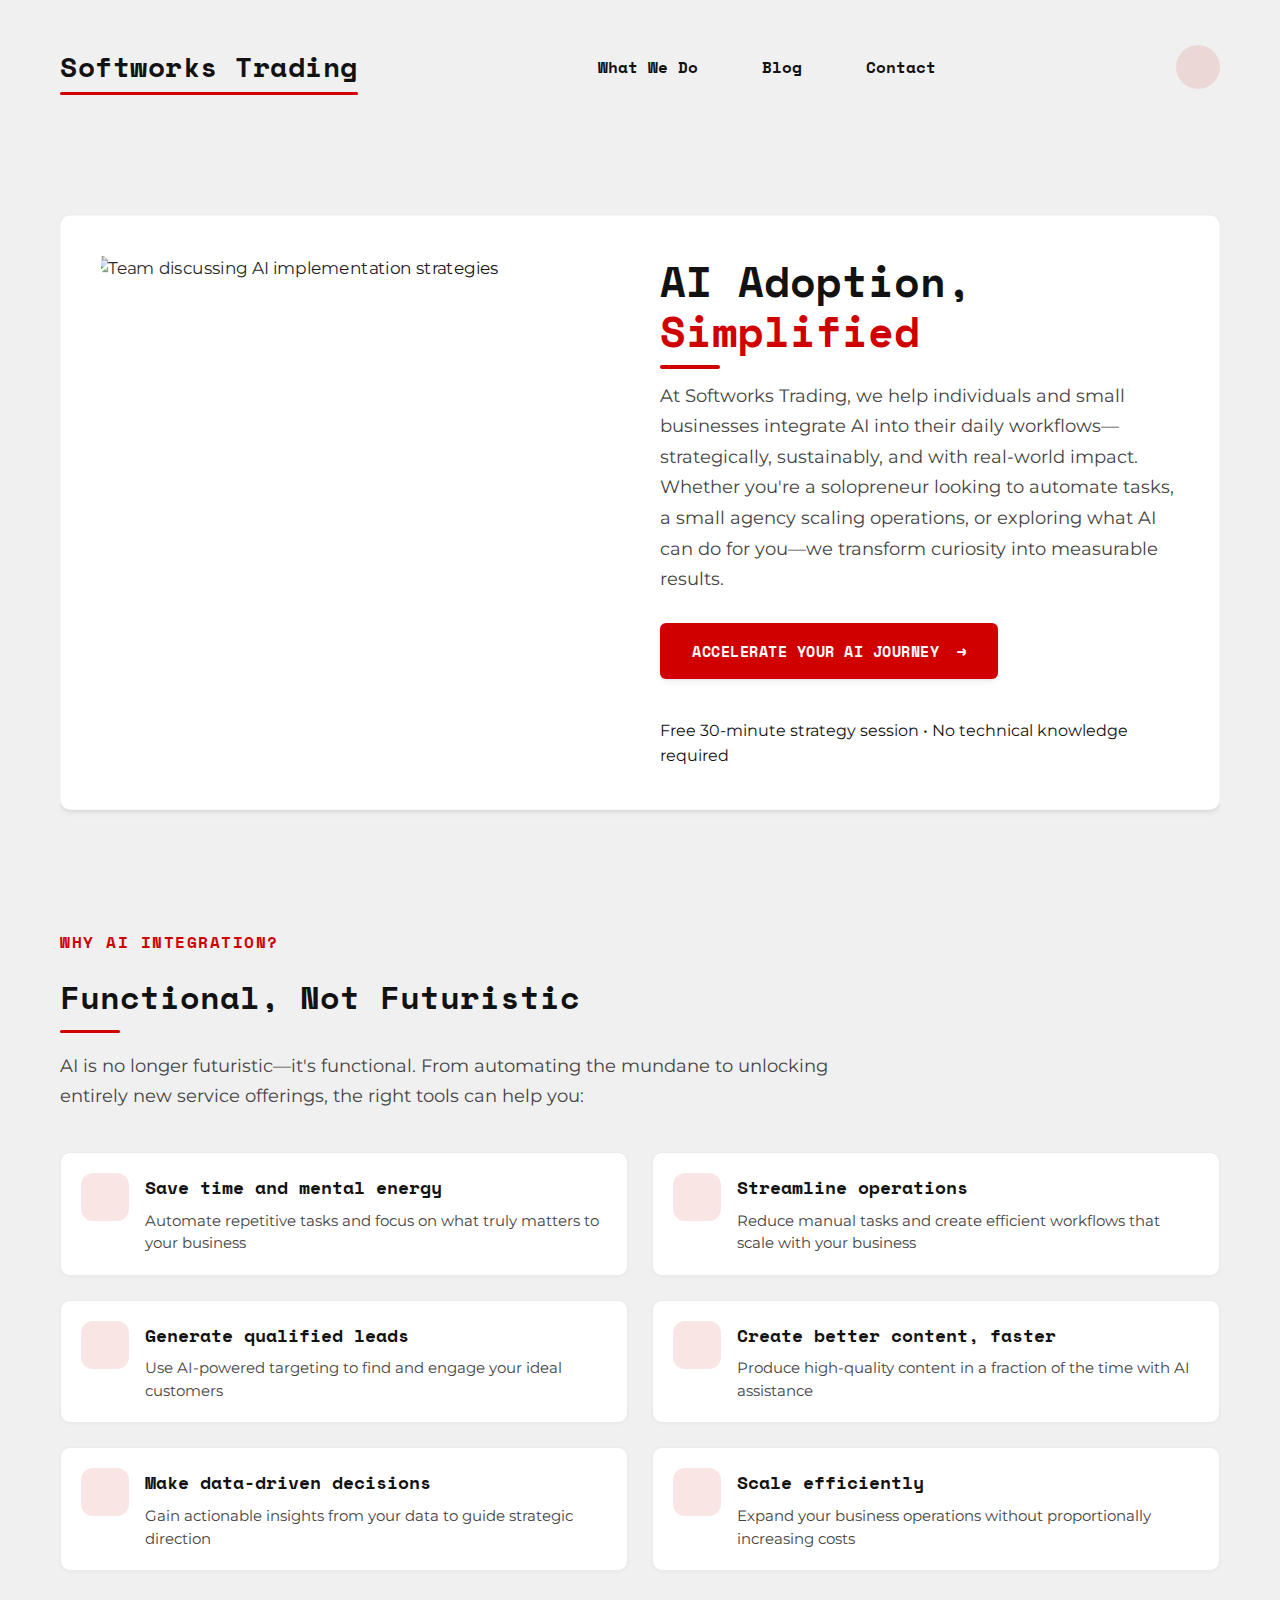
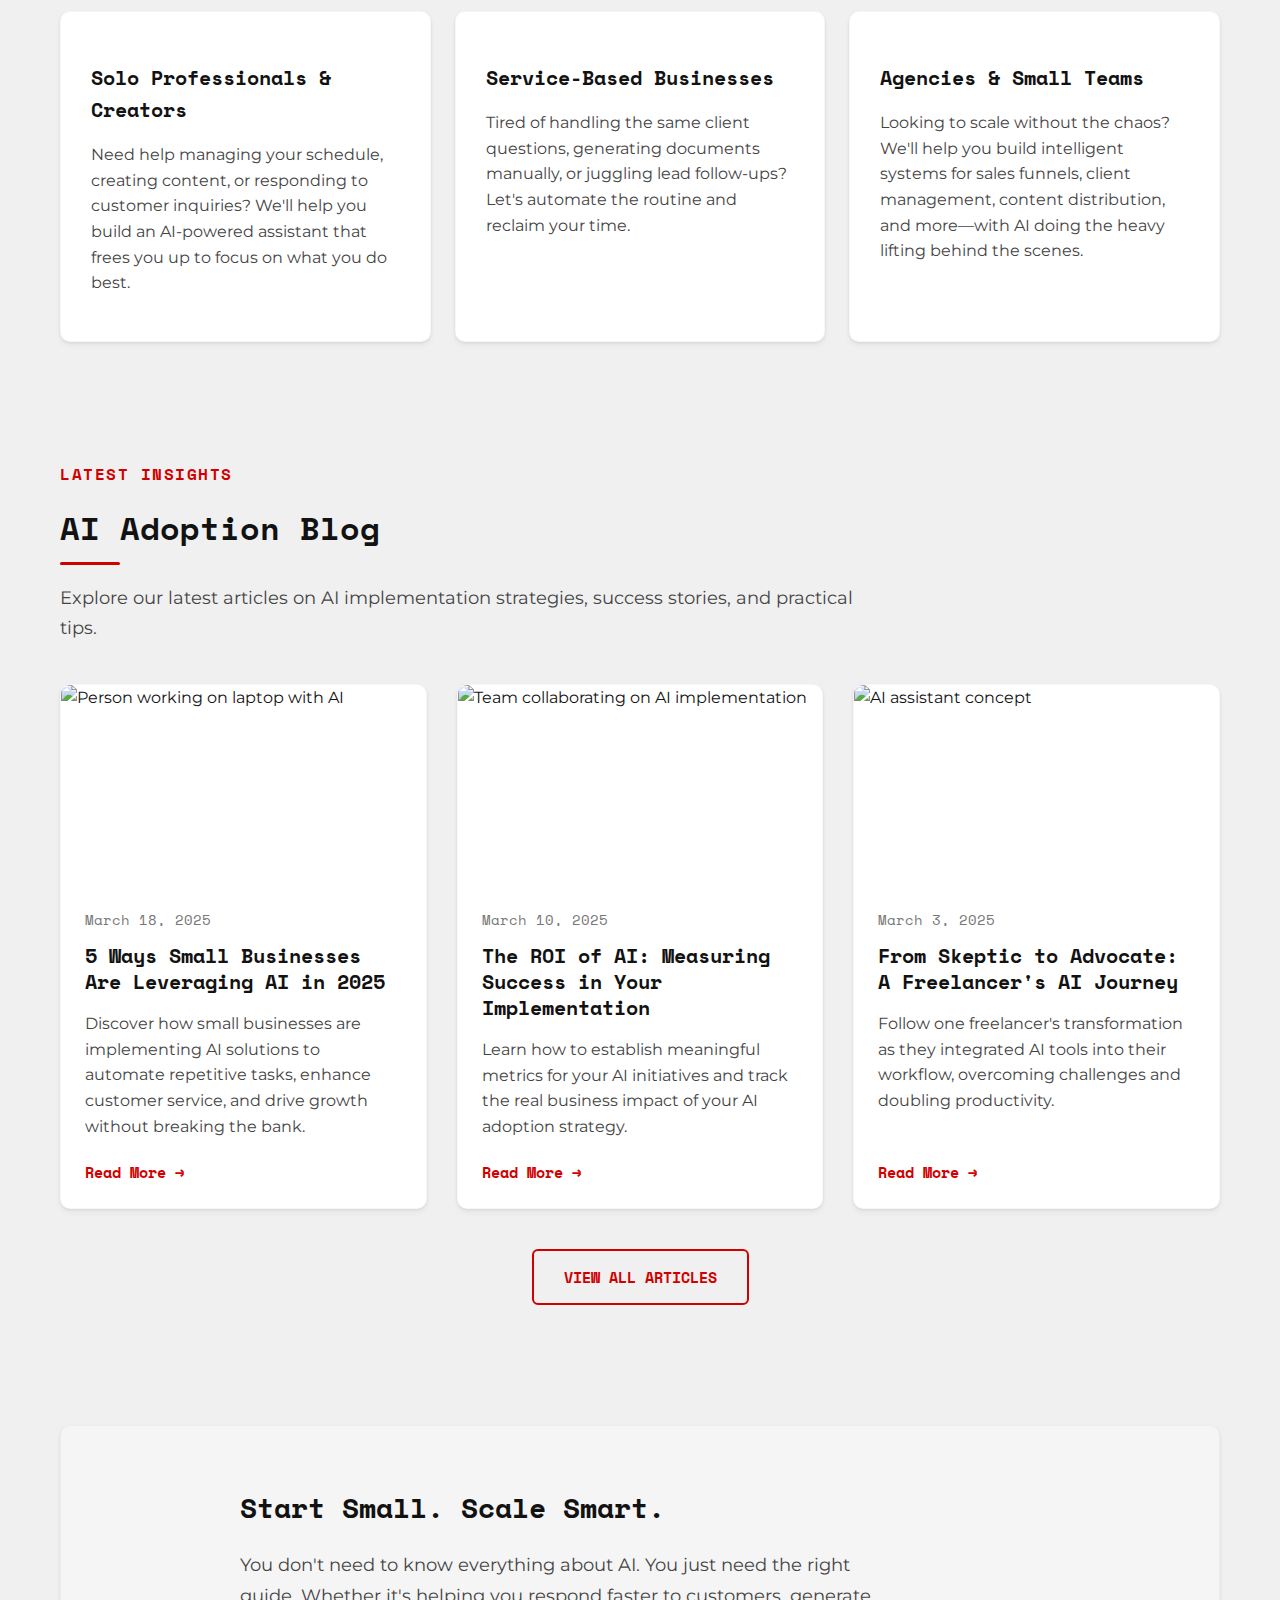
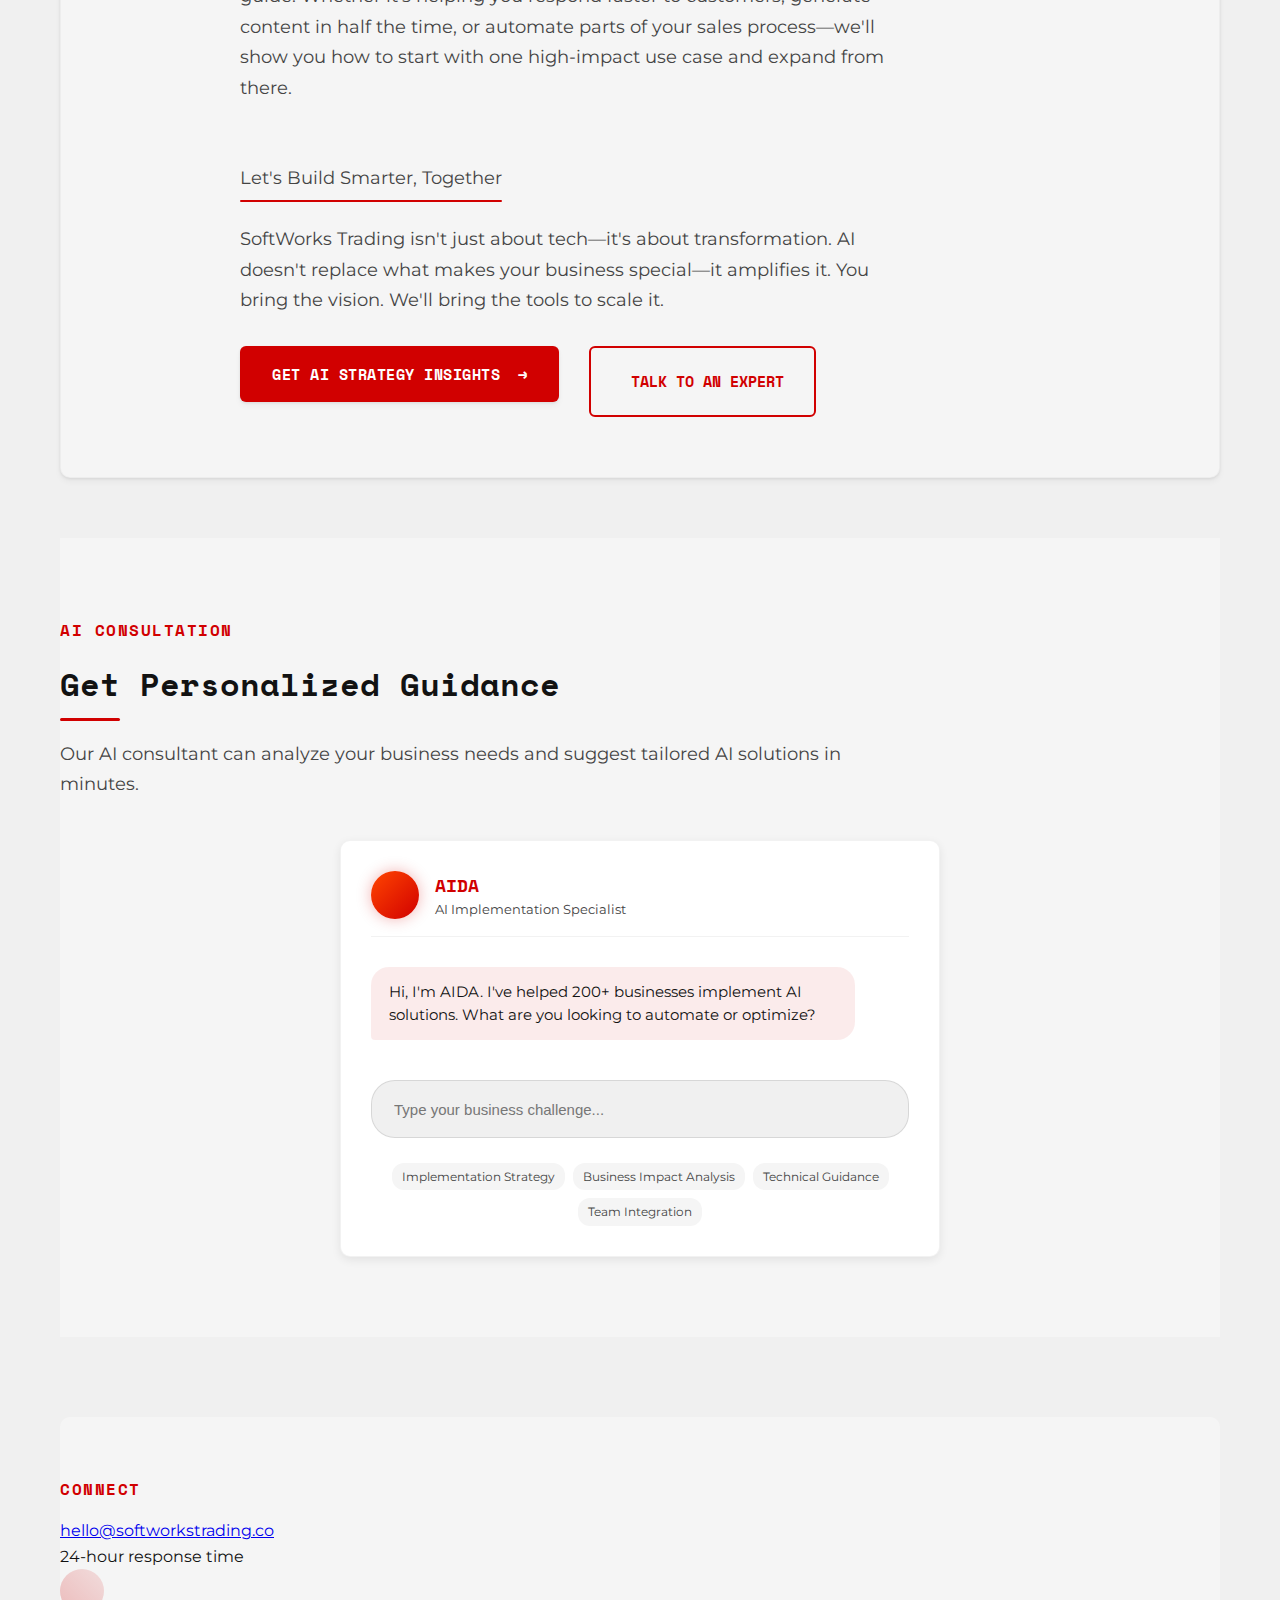
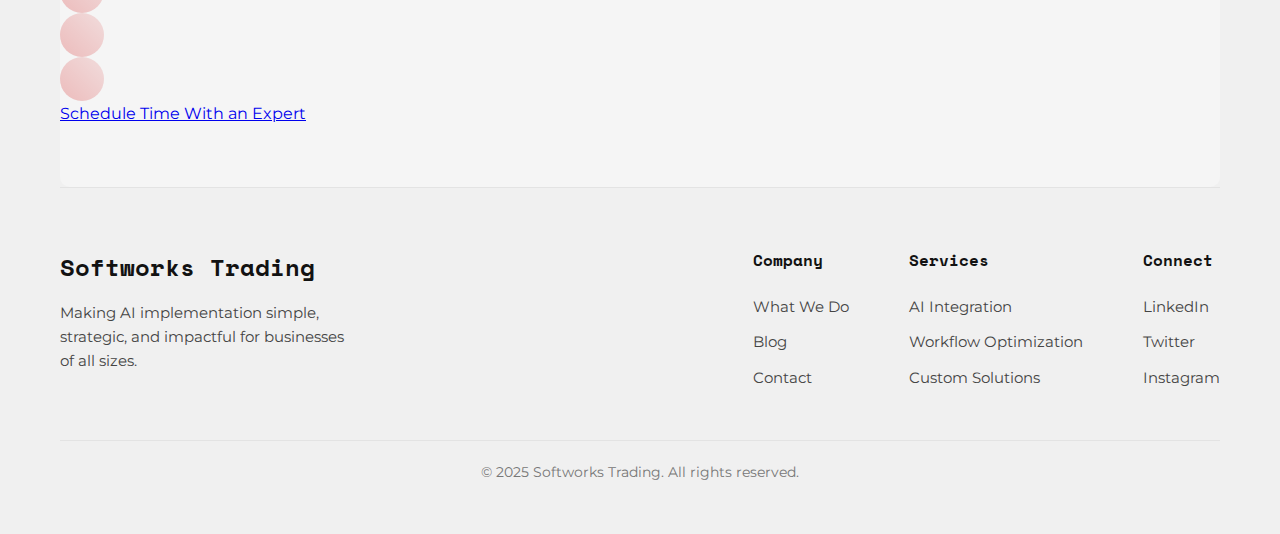
==== commit 343be8c1: "Enhance user experience with minimalist AI chat interface and booking form" ====
--- a/index.html
+++ b/index.html
@@ -197,14 +197,13 @@
             <section id="ai-consultation" class="ai-assistant-section">
                 <h2>AI Consultation</h2>
                 <h3 class="section-title">Get Personalized Guidance</h3>
-                <p class="section-description">Our AI consultant can help you discover the right AI solutions for your specific business needs.</p>
+                <p class="section-description">Our AI consultant can analyze your business needs and suggest tailored AI solutions in minutes.</p>
                 
                 <div class="ai-interface-container">
                     <div class="ai-chat-interface">
-                        <div class="ai-avatar-wrapper">
+                        <div class="chat-header">
                             <div class="ai-avatar">
                                 <div class="avatar-circle"></div>
-                                <img src="https://via.placeholder.com/100" alt="AI Assistant" class="ai-face">
                             </div>
                             <div class="ai-info">
                                 <h4 class="ai-name">AIDA</h4>
@@ -214,41 +213,27 @@
                         
                         <div class="chat-preview">
                             <div class="chat-bubble ai-bubble">
-                                <p>Hi there! I'm AIDA, your AI implementation specialist. I can help you identify the right AI solutions for your business needs.</p>
-                            </div>
-                            <div class="chat-bubble ai-bubble">
-                                <p>Would you like to chat about how AI can enhance your workflows?</p>
-                            </div>
-                        </div>
-                        
-                        <div class="chat-actions">
-                            <button class="primary-action-button" id="start-chat">
-                                <i class="ph ph-chat-centered-text"></i>
-                                <span>Start Chat</span>
-                            </button>
-                            <button class="secondary-action-button" id="start-call">
-                                <i class="ph ph-phone"></i>
-                                <span>Voice Call</span>
-                            </button>
-                        </div>
-                        
-                        <div class="ai-capabilities">
-                            <div class="capability">
-                                <i class="ph ph-lightbulb"></i>
-                                <span>Implementation Strategy</span>
-                            </div>
-                            <div class="capability">
-                                <i class="ph ph-chart-line-up"></i>
-                                <span>Business Impact</span>
-                            </div>
-                            <div class="capability">
-                                <i class="ph ph-code"></i>
-                                <span>Technical Guidance</span>
-                            </div>
-                            <div class="capability">
-                                <i class="ph ph-users-three"></i>
-                                <span>Team Integration</span>
-                            </div>
+                                <p>Hi, I'm AIDA. I've helped 200+ businesses implement AI solutions. What are you looking to automate or optimize?</p>
+                            </div>
+                        </div>
+                        
+                        <div class="chat-input-container">
+                            <input type="text" class="chat-input" placeholder="Type your business challenge..." aria-label="Type your message">
+                            <div class="chat-actions">
+                                <button class="chat-action-button" id="start-chat" aria-label="Send message">
+                                    <i class="ph ph-paper-plane-right"></i>
+                                </button>
+                                <button class="chat-action-button" id="start-call" aria-label="Start voice call">
+                                    <i class="ph ph-phone"></i>
+                                </button>
+                            </div>
+                        </div>
+                        
+                        <div class="chat-capabilities">
+                            <span class="capability-tag">Implementation Strategy</span>
+                            <span class="capability-tag">Business Impact Analysis</span>
+                            <span class="capability-tag">Technical Guidance</span>
+                            <span class="capability-tag">Team Integration</span>
                         </div>
                     </div>
                 </div>
--- a/styles.css
+++ b/styles.css
@@ -1730,22 +1730,26 @@
     padding: 30px;
     display: flex;
     flex-direction: column;
-    gap: 24px;
+    gap: 20px;
     position: relative;
     overflow: hidden;
     border: 1px solid rgba(0, 0, 0, 0.05);
-}
-
-.ai-avatar-wrapper {
+    max-width: 600px;
+    margin: 0 auto;
+}
+
+.chat-header {
     display: flex;
     align-items: center;
     gap: 16px;
-    margin-bottom: 8px;
+    margin-bottom: 0;
+    padding-bottom: 16px;
+    border-bottom: 1px solid rgba(0, 0, 0, 0.05);
 }
 
 .ai-avatar {
-    width: 64px;
-    height: 64px;
+    width: 48px;
+    height: 48px;
     position: relative;
     flex-shrink: 0;
 }
@@ -1755,25 +1759,8 @@
     height: 100%;
     border-radius: 50%;
     background: linear-gradient(135deg, #ff4500, #d10000);
-    animation: avatarPulse 2s infinite;
+    animation: avatarPulse 1.5s infinite;
     box-shadow: 0 0 15px rgba(209, 0, 0, 0.3);
-}
-
-.ai-face {
-    position: absolute;
-    top: 0;
-    left: 0;
-    width: 100%;
-    height: 100%;
-    border-radius: 50%;
-    object-fit: cover;
-    opacity: 0.7;
-    mix-blend-mode: overlay;
-}
-
-.ai-info {
-    display: flex;
-    flex-direction: column;
 }
 
 .ai-name {
@@ -1785,7 +1772,7 @@
 }
 
 .ai-status {
-    font-size: 14px;
+    font-size: 13px;
     color: var(--text-secondary);
     margin: 0;
 }
@@ -1794,18 +1781,18 @@
     display: flex;
     flex-direction: column;
     gap: 12px;
-    margin-bottom: 8px;
+    padding: 10px 0;
 }
 
 .chat-bubble {
-    max-width: 85%;
-    padding: 12px 16px;
+    max-width: 90%;
+    padding: 14px 18px;
     border-radius: 18px;
     position: relative;
 }
 
 .ai-bubble {
-    background-color: rgba(209, 0, 0, 0.1);
+    background-color: rgba(209, 0, 0, 0.08);
     border-bottom-left-radius: 4px;
     align-self: flex-start;
 }
@@ -1817,211 +1804,95 @@
     line-height: 1.5;
 }
 
+.chat-input-container {
+    display: flex;
+    align-items: center;
+    gap: 10px;
+    margin-top: 10px;
+    background-color: var(--bg-color);
+    border-radius: 24px;
+    padding: 8px 12px;
+    border: 1px solid rgba(0, 0, 0, 0.1);
+}
+
+.chat-input {
+    flex: 1;
+    border: none;
+    background: transparent;
+    padding: 10px;
+    font-size: 15px;
+    color: var(--text-primary);
+    outline: none;
+}
+
+.chat-input::placeholder {
+    color: var(--medium-gray);
+}
+
 .chat-actions {
     display: flex;
-    gap: 16px;
-    margin-top: 8px;
-}
-
-.primary-action-button,
-.secondary-action-button {
+    gap: 8px;
+}
+
+.chat-action-button {
     display: flex;
     align-items: center;
     justify-content: center;
+    width: 40px;
+    height: 40px;
+    border-radius: 50%;
+    border: none;
+    background-color: transparent;
+    cursor: pointer;
+    transition: all 0.2s ease;
+    color: var(--text-secondary);
+}
+
+.chat-action-button:hover {
+    background-color: rgba(209, 0, 0, 0.1);
+    color: var(--primary);
+}
+
+#start-chat {
+    color: var(--primary);
+}
+
+.chat-capabilities {
+    display: flex;
+    flex-wrap: wrap;
     gap: 8px;
-    padding: 12px 24px;
-    border-radius: 50px;
-    font-family: 'Space Mono', monospace;
-    font-weight: 600;
-    font-size: 15px;
-    cursor: pointer;
-    transition: all 0.3s ease;
-    border: none;
-}
-
-.primary-action-button {
-    background-color: var(--primary);
-    color: var(--white);
-    flex: 1;
-}
-
-.primary-action-button:hover {
-    transform: translateY(-2px);
-    box-shadow: 0 4px 12px rgba(209, 0, 0, 0.3);
-}
-
-.secondary-action-button {
-    background-color: rgba(209, 0, 0, 0.1);
-    color: var(--primary);
-}
-
-.secondary-action-button:hover {
-    background-color: rgba(209, 0, 0, 0.15);
-    transform: translateY(-2px);
-}
-
-.ai-capabilities {
-    display: flex;
-    justify-content: space-between;
-    gap: 12px;
-    margin-top: 16px;
-    flex-wrap: wrap;
-}
-
-.capability {
-    display: flex;
-    align-items: center;
-    gap: 8px;
-    font-size: 14px;
+    margin-top: 5px;
+    justify-content: center;
+}
+
+.capability-tag {
+    font-size: 12px;
     color: var(--text-secondary);
     background-color: var(--lighter-gray);
-    padding: 8px 12px;
-    border-radius: 20px;
-}
-
-.capability i {
-    color: var(--primary);
-    font-size: 16px;
-}
-
-/* Modernized Contact Section */
-.contact-section.simplified {
-    padding: 60px 0;
-    background-color: var(--bg-color);
-    border-top: 1px solid rgba(0, 0, 0, 0.05);
-}
-
-.contact-container {
-    max-width: 800px;
-    margin: 0 auto;
-    padding: 0 20px;
-}
-
-.contact-header {
-    display: flex;
-    align-items: center;
-    gap: 16px;
-    margin-bottom: 30px;
-}
-
-.contact-header h2 {
-    font-family: 'Space Mono', monospace;
-    font-size: 32px;
-    margin: 0;
-    color: var(--text-primary);
-}
-
-.divider {
-    flex: 1;
-    height: 2px;
-    background-color: var(--primary);
-    opacity: 0.3;
-}
-
-.contact-flex {
-    display: flex;
-    flex-wrap: wrap;
-    gap: 30px;
-    justify-content: space-between;
-    align-items: center;
-}
-
-.contact-email {
-    display: flex;
-    flex-direction: column;
-    gap: 4px;
-}
-
-.email-link {
-    display: flex;
-    align-items: center;
-    gap: 8px;
-    color: var(--primary);
-    font-family: 'Space Mono', monospace;
-    font-weight: 600;
-    font-size: 16px;
-    text-decoration: none;
-    transition: all 0.3s ease;
-}
-
-.email-link:hover {
-    transform: translateY(-2px);
-}
-
-.response-time {
-    font-size: 12px;
-    color: var(--text-secondary);
-    margin: 0;
-    margin-left: 28px;
-}
-
-.contact-social-wrapper {
-    display: flex;
-    justify-content: center;
-}
-
-.human-contact {
-    display: flex;
-    justify-content: flex-end;
-}
-
-.human-contact-button {
-    display: flex;
-    align-items: center;
-    gap: 8px;
-    padding: 10px 20px;
-    background-color: transparent;
-    border: 2px solid var(--primary);
-    border-radius: 50px;
-    color: var(--primary);
-    font-family: 'Space Mono', monospace;
-    font-weight: 600;
-    font-size: 14px;
-    text-decoration: none;
-    transition: all 0.3s ease;
-}
-
-.human-contact-button:hover {
-    background-color: var(--primary);
-    color: var(--white);
-    transform: translateY(-2px);
-    box-shadow: 0 4px 12px rgba(209, 0, 0, 0.2);
-}
-
-/* Media queries for AI chat and contact section */
-@media screen and (max-width: 768px) {
+    padding: 4px 10px;
+    border-radius: 12px;
+    transition: all 0.2s ease;
+}
+
+.capability-tag:hover {
+    background-color: rgba(209, 0, 0, 0.1);
+    color: var(--primary);
+}
+
+/* Media queries for the enhanced chat interface */
+@media screen and (max-width: 576px) {
     .ai-chat-interface {
-        padding: 20px;
-    }
-    
-    .chat-actions {
-        flex-direction: column;
-    }
-    
-    .ai-capabilities {
-        justify-content: center;
-        gap: 8px;
-    }
-    
-    .capability {
-        font-size: 12px;
+        padding: 20px 16px;
+    }
+    
+    .chat-input-container {
         padding: 6px 10px;
     }
     
-    .contact-flex {
-        flex-direction: column;
-        gap: 24px;
-        align-items: flex-start;
-    }
-    
-    .contact-social-wrapper,
-    .human-contact {
-        width: 100%;
+    .chat-capabilities {
         justify-content: flex-start;
-    }
-    
-    .human-contact-button {
-        width: 100%;
-        justify-content: center;
-    }
-}
+        overflow-x: auto;
+        padding-bottom: 8px;
+        -webkit-overflow-scrolling: touch;
+    }
+}
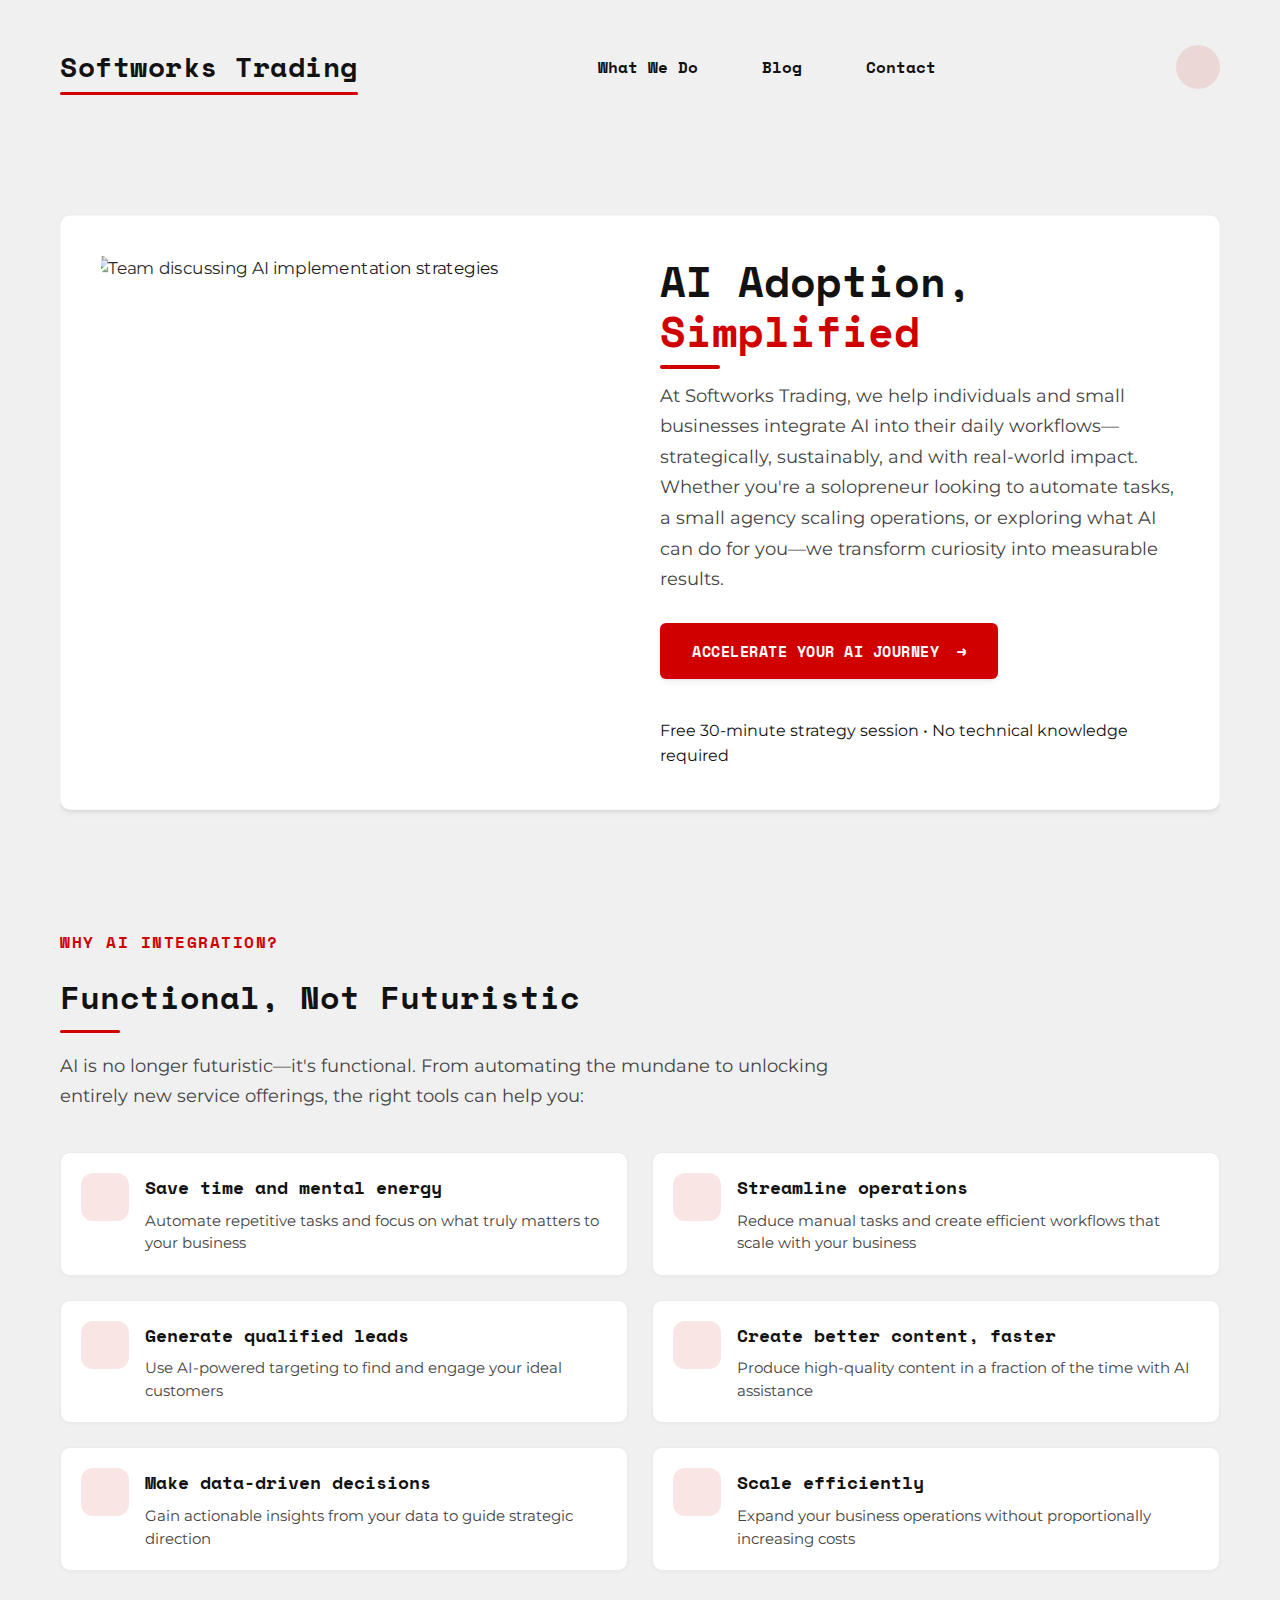
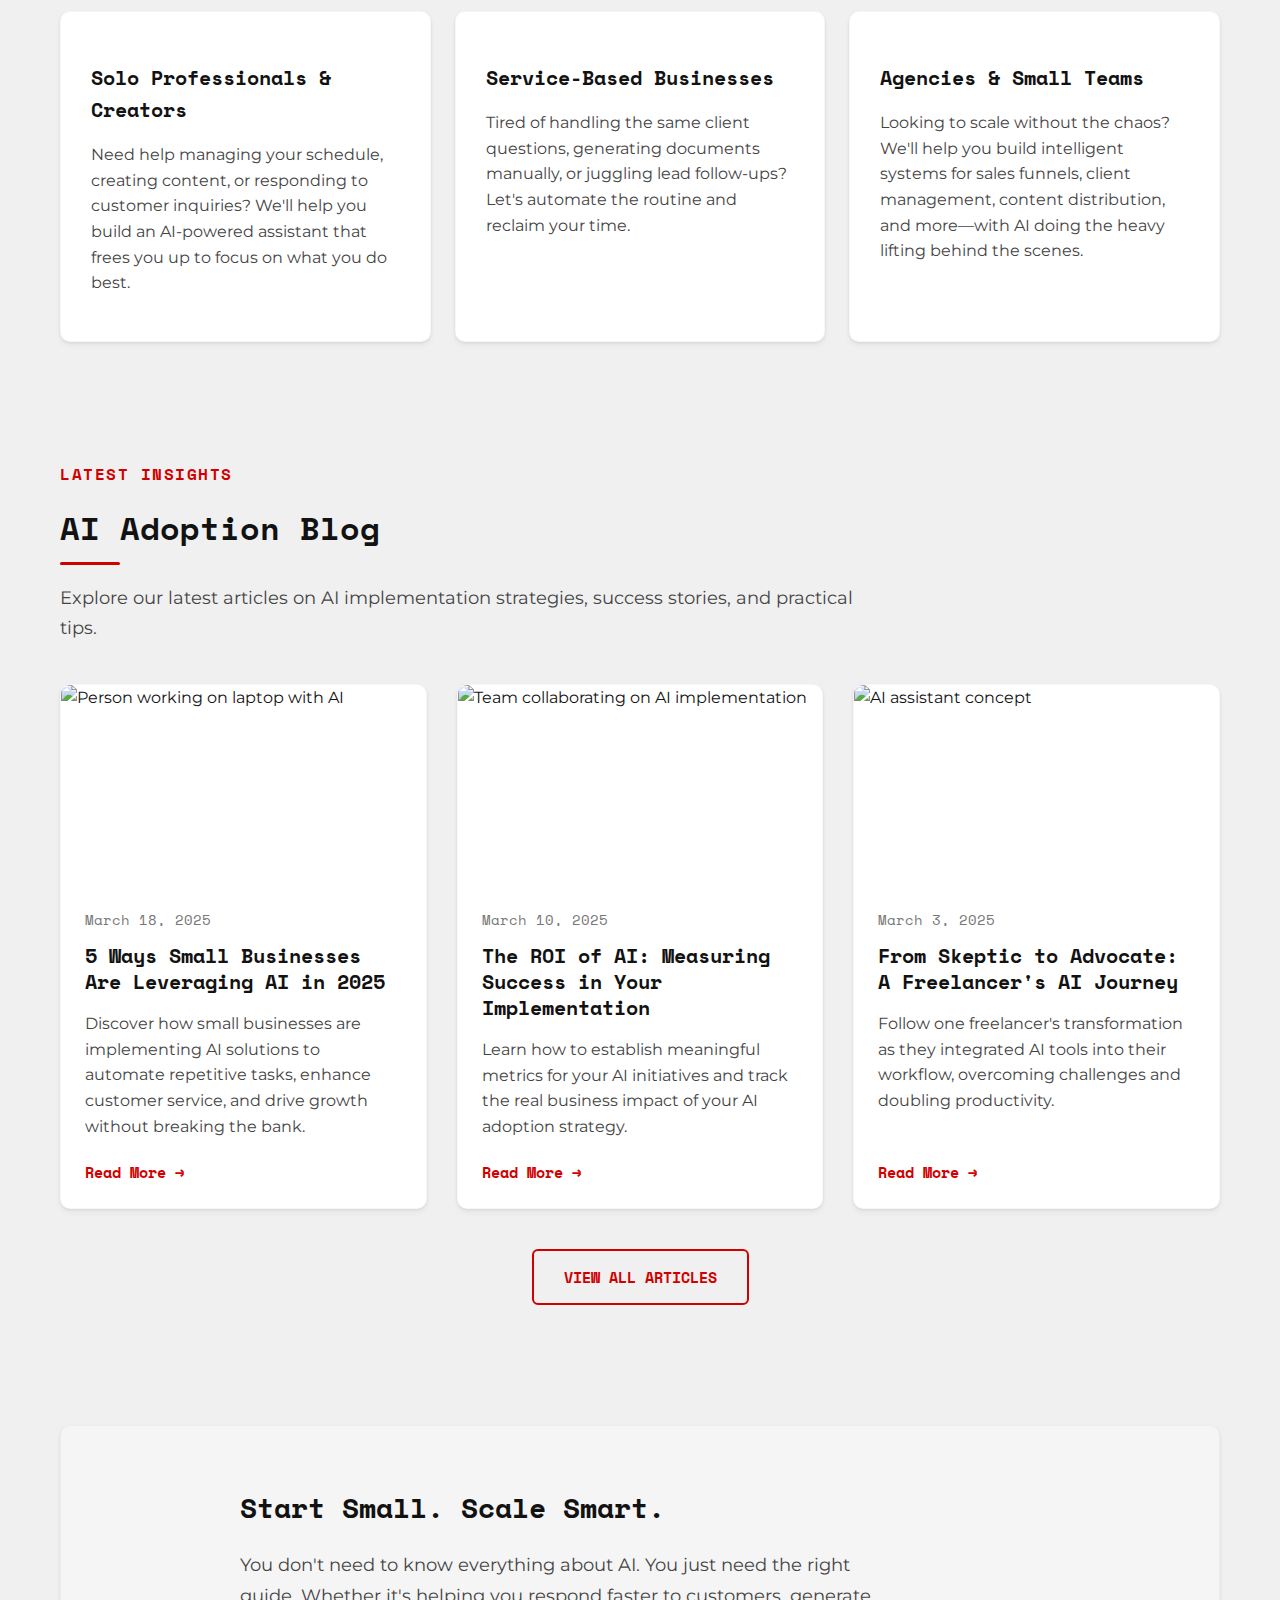
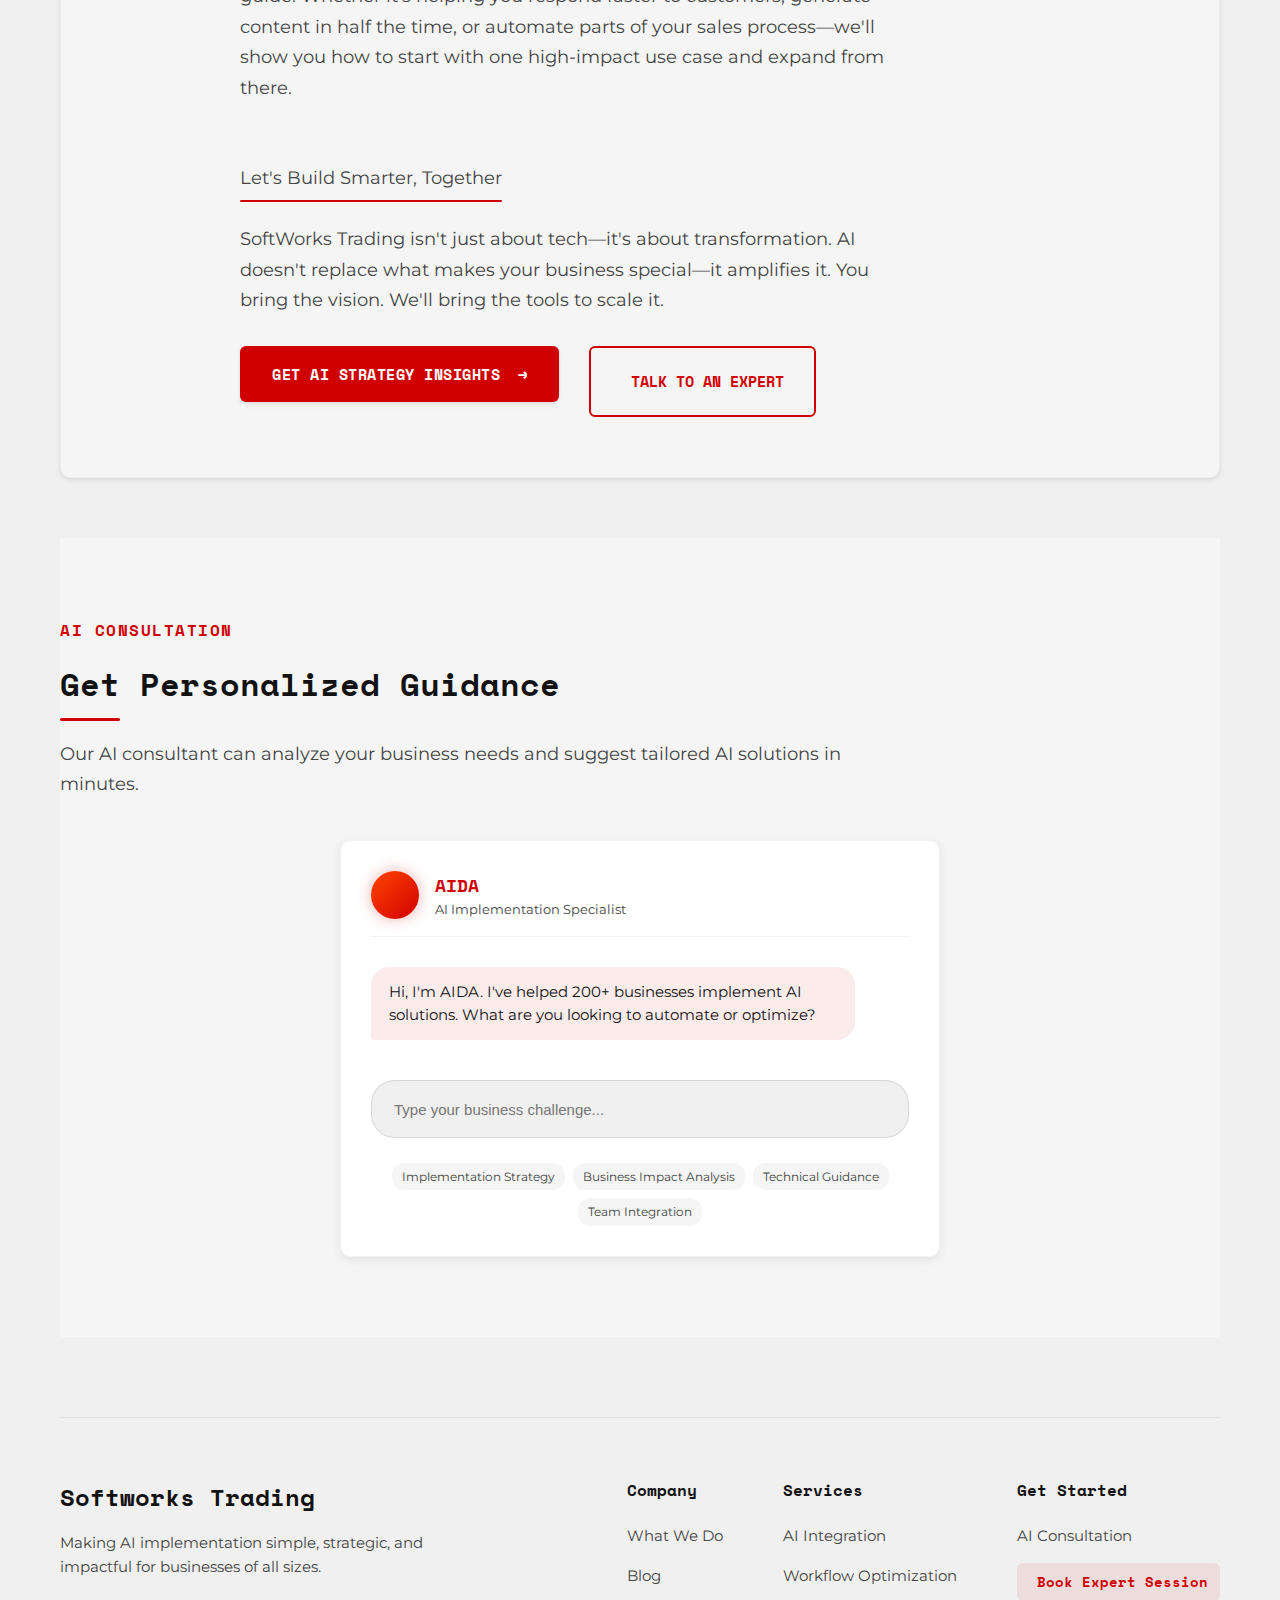
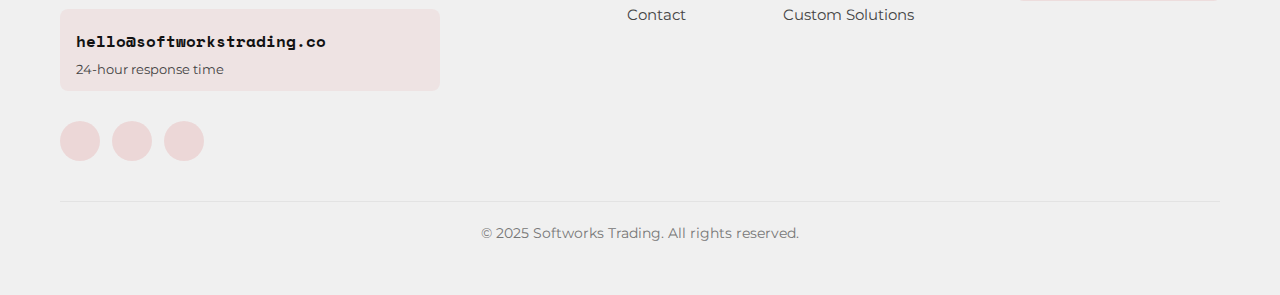
==== commit ec787c5b: "Redesign: Integrate contact section into footer for a cleaner, more streamlined design" ====
--- a/index.html
+++ b/index.html
@@ -238,48 +238,27 @@
                     </div>
                 </div>
             </section>
-
-            <section id="contact" class="contact-section simplified">
-                <div class="contact-pattern-bg"></div>
-                <div class="contact-container">
-                    <div class="contact-header">
-                        <h2>Connect</h2>
-                        <div class="divider"></div>
-                    </div>
-                    
-                    <div class="contact-flex">
-                        <div class="contact-email">
-                            <a href="mailto:hello@softworkstrading.co" class="email-link">
-                                <i class="ph ph-envelope"></i>
-                                <span>hello@softworkstrading.co</span>
-                            </a>
-                            <p class="response-time">24-hour response time</p>
-                        </div>
-                        
-                        <div class="contact-social-wrapper">
-                            <div class="social-icons">
-                                <a href="#" class="social-icon" aria-label="LinkedIn"><i class="ph ph-linkedin-logo"></i></a>
-                                <a href="#" class="social-icon" aria-label="Twitter"><i class="ph ph-twitter-logo"></i></a>
-                                <a href="#" class="social-icon" aria-label="Instagram"><i class="ph ph-instagram-logo"></i></a>
-                            </div>
-                        </div>
-                        
-                        <div class="human-contact">
-                            <a href="#human-demo" class="human-contact-button" id="human-demo">
-                                <i class="ph ph-calendar"></i>
-                                <span>Schedule Time With an Expert</span>
-                            </a>
-                        </div>
-                    </div>
-                </div>
-            </section>
         </main>
         
-        <footer>
+        <footer id="contact">
             <div class="footer-content">
                 <div class="footer-brand">
                     <div class="footer-logo">Softworks Trading</div>
                     <p>Making AI implementation simple, strategic, and impactful for businesses of all sizes.</p>
+                    
+                    <!-- Contact information moved from separate section -->
+                    <div class="footer-contact">
+                        <a href="mailto:hello@softworkstrading.co" class="footer-email">
+                            <i class="ph ph-envelope"></i>
+                            <span>hello@softworkstrading.co</span>
+                            <small>24-hour response time</small>
+                        </a>
+                        <div class="footer-social">
+                            <a href="#" class="social-icon" aria-label="LinkedIn"><i class="ph ph-linkedin-logo"></i></a>
+                            <a href="#" class="social-icon" aria-label="Twitter"><i class="ph ph-twitter-logo"></i></a>
+                            <a href="#" class="social-icon" aria-label="Instagram"><i class="ph ph-instagram-logo"></i></a>
+                        </div>
+                    </div>
                 </div>
                 <div class="footer-links">
                     <div class="footer-column">
@@ -299,11 +278,15 @@
                         </ul>
                     </div>
                     <div class="footer-column">
-                        <h4>Connect</h4>
+                        <h4>Get Started</h4>
                         <ul>
-                            <li><a href="#">LinkedIn</a></li>
-                            <li><a href="#">Twitter</a></li>
-                            <li><a href="#">Instagram</a></li>
+                            <li><a href="#ai-consultation">AI Consultation</a></li>
+                            <li>
+                                <a href="#human-demo" class="consult-expert-link" id="human-demo">
+                                    <i class="ph ph-calendar"></i>
+                                    <span>Book Expert Session</span>
+                                </a>
+                            </li>
                         </ul>
                     </div>
                 </div>
--- a/styles.css
+++ b/styles.css
@@ -940,90 +940,7 @@
     font-family: 'Space Mono', monospace;
 }
 
-/* Contact section styles */
-.contact-section {
-    padding: 60px 0;
-    background-color: var(--lighter-gray);
-    border-radius: var(--border-radius);
-    margin-bottom: 0;
-}
-
-.contact-grid {
-    display: grid;
-    grid-template-columns: 1fr 1.5fr;
-    gap: 40px;
-    margin-top: 40px;
-}
-
-.contact-info {
-    display: flex;
-    flex-direction: column;
-    gap: 30px;
-}
-
-.contact-item {
-    display: flex;
-    align-items: flex-start;
-    gap: 20px;
-}
-
-.contact-icon {
-    font-size: 32px;
-    color: var(--primary);
-    margin-top: 5px;
-}
-
-.contact-item h4 {
-    font-family: 'Space Mono', monospace;
-    font-size: 18px;
-    font-weight: 700;
-    margin-bottom: 8px;
-    color: var(--text-primary);
-}
-
-.contact-item p {
-    font-family: 'Montserrat', sans-serif;
-    font-size: 16px;
-    color: var(--text-secondary);
-    margin-bottom: 4px;
-}
-
-.info-text {
-    font-size: 14px;
-    color: var(--medium-gray);
-    font-style: italic;
-}
-
-.contact-form-container {
-    background-color: var(--card-bg);
-    padding: 30px;
-    border-radius: var(--border-radius);
-    box-shadow: 0 4px 6px rgba(0, 0, 0, 0.04), 0 1px 3px rgba(0, 0, 0, 0.08);
-    border: 1px solid rgba(0, 0, 0, 0.03);
-}
-
-.contact-form {
-    display: flex;
-    flex-direction: column;
-    gap: 20px;
-}
-
-.form-row {
-    display: grid;
-    grid-template-columns: 1fr 1fr;
-    gap: 20px;
-}
-
-.contact-form .form-group {
-    margin-bottom: 0;
-}
-
-.contact-form button {
-    align-self: flex-start;
-    margin-top: 10px;
-}
-
-/* Footer styles */
+/* Footer styles with integrated contact section */
 footer {
     background-color: var(--bg-color);
     padding: 60px 0 30px;
@@ -1034,10 +951,12 @@
     display: flex;
     justify-content: space-between;
     margin-bottom: 40px;
+    flex-wrap: wrap;
+    gap: 40px;
 }
 
 .footer-brand {
-    max-width: 300px;
+    max-width: 380px;
 }
 
 .footer-logo {
@@ -1053,11 +972,61 @@
     font-size: 15px;
     color: var(--text-secondary);
     line-height: 1.6;
+    margin-bottom: 24px;
+}
+
+/* New footer contact styles */
+.footer-contact {
+    margin-top: 30px;
+    display: flex;
+    flex-direction: column;
+    gap: 20px;
+}
+
+.footer-email {
+    display: flex;
+    flex-direction: column;
+    text-decoration: none;
+    color: var(--text-primary);
+    padding: 12px 16px;
+    background-color: rgba(209, 0, 0, 0.05);
+    border-radius: 8px;
+    transition: all 0.2s ease;
+}
+
+.footer-email:hover {
+    background-color: rgba(209, 0, 0, 0.1);
+    transform: translateY(-2px);
+}
+
+.footer-email i {
+    font-size: 20px;
+    color: var(--primary);
+    margin-bottom: 8px;
+}
+
+.footer-email span {
+    font-family: 'Space Mono', monospace;
+    font-weight: 600;
+    font-size: 16px;
+    margin-bottom: 4px;
+}
+
+.footer-email small {
+    font-size: 13px;
+    color: var(--text-secondary);
+}
+
+.footer-social {
+    display: flex;
+    gap: 12px;
+    margin-top: 10px;
 }
 
 .footer-links {
     display: flex;
     gap: 60px;
+    flex-wrap: wrap;
 }
 
 .footer-column h4 {
@@ -1073,7 +1042,7 @@
 }
 
 .footer-column li {
-    margin-bottom: 10px;
+    margin-bottom: 14px;
 }
 
 .footer-column a {
@@ -1088,6 +1057,31 @@
     color: var(--primary);
 }
 
+.consult-expert-link {
+    display: flex;
+    align-items: center;
+    gap: 8px;
+    padding: 8px 12px;
+    background-color: rgba(209, 0, 0, 0.08);
+    border-radius: 6px;
+    color: var(--primary) !important;
+    font-family: 'Space Mono', monospace !important;
+    font-size: 14px !important;
+    font-weight: 600 !important;
+    transition: all 0.3s ease;
+    width: fit-content;
+}
+
+.consult-expert-link:hover {
+    background-color: var(--primary);
+    color: var(--white) !important;
+    transform: translateY(-2px);
+}
+
+.consult-expert-link i {
+    font-size: 16px;
+}
+
 .footer-bottom {
     text-align: center;
     padding-top: 20px;
@@ -1098,6 +1092,43 @@
     font-family: 'Montserrat', sans-serif;
     font-size: 14px;
     color: var(--medium-gray);
+}
+
+/* Media queries for footer */
+@media screen and (max-width: 992px) {
+    .footer-content {
+        flex-direction: column;
+        gap: 40px;
+    }
+    
+    .footer-brand {
+        max-width: 100%;
+    }
+    
+    .footer-contact {
+        margin-top: 20px;
+    }
+    
+    .footer-social {
+        justify-content: flex-start;
+    }
+}
+
+@media screen and (max-width: 768px) {
+    .footer-links {
+        flex-direction: column;
+        gap: 30px;
+    }
+    
+    .footer-column {
+        width: 100%;
+    }
+    
+    .consult-expert-link {
+        width: 100%;
+        justify-content: center;
+        padding: 10px 16px;
+    }
 }
 
 /* Tiwa AI Chatbot Modal - improved and simplified */
@@ -1497,61 +1528,23 @@
 }
 
 @media screen and (max-width: 576px) {
-    .contact-item {
-        flex-direction: column;
-        align-items: flex-start;
-        gap: 12px;
-    }
-    
-    .contact-icon-wrapper {
-        margin-bottom: 8px;
-    }
-    
-    .social-icons {
-        justify-content: space-between;
-        width: 100%;
-    }
-    
-    .form-footer {
-        align-items: center;
-        text-align: center;
-    }
-    
     .cta-button, .secondary-button {
         width: 100%;
     }
 }
 
+/* Social icon styles (kept and moved to be with other footer styles) */
 .social-icon {
     display: flex;
     align-items: center;
     justify-content: center;
-    width: 44px;
-    height: 44px;
+    width: 40px;
+    height: 40px;
     border-radius: 50%;
     background-color: rgba(209, 0, 0, 0.1);
     color: var(--primary);
     text-decoration: none;
     transition: all 0.3s ease;
-    position: relative;
-    overflow: hidden;
-}
-
-.social-icon:before {
-    content: '';
-    position: absolute;
-    top: 0;
-    left: 0;
-    width: 100%;
-    height: 100%;
-    background: linear-gradient(45deg, rgba(209, 0, 0, 0.15) 0%, rgba(209, 0, 0, 0) 100%);
-    z-index: 0;
-}
-
-.social-icon i {
-    font-size: 22px;
-    position: relative;
-    z-index: 1;
 }
 
 .social-icon:hover {
@@ -1561,57 +1554,8 @@
     box-shadow: 0 6px 12px rgba(209, 0, 0, 0.2);
 }
 
-/* iOS Safari Form Fixes */
-@supports (-webkit-touch-callout: none) {
-    /* Fix for iOS Safari input and button appearance */
-    input, 
-    select,
-    textarea,
-    button {
-        -webkit-appearance: none;
-        -moz-appearance: none;
-        appearance: none;
-        border-radius: 8px;
-        font-size: 16px !important; /* Prevents auto-zoom on input focus */
-    }
-    
-    /* Fix for iOS Safari form shadows */
-    .form-group input:focus,
-    .form-group textarea:focus,
-    .form-group select:focus {
-        outline: none;
-        box-shadow: 0 0 0 3px rgba(209, 0, 0, 0.15);
-    }
-    
-    /* Prevent text resizing when device orientation changes */
-    html {
-        -webkit-text-size-adjust: 100%;
-        -moz-text-size-adjust: 100%;
-        -ms-text-size-adjust: 100%;
-        text-size-adjust: 100%;
-    }
-    
-    /* Improve touch response on iOS Safari */
-    a,
-    button,
-    .cta-button,
-    .secondary-button,
-    .social-icon {
-        cursor: pointer;
-        touch-action: manipulation;
-    }
-}
-
-/* Fix for input appearance across all browsers */
-input[type="text"],
-input[type="email"],
-textarea,
-select,
-button {
-    -webkit-appearance: none;
-    -moz-appearance: none;
-    appearance: none;
-    border-radius: 8px;
+.social-icon i {
+    font-size: 20px;
 }
 
 /* Mobile nav animation */
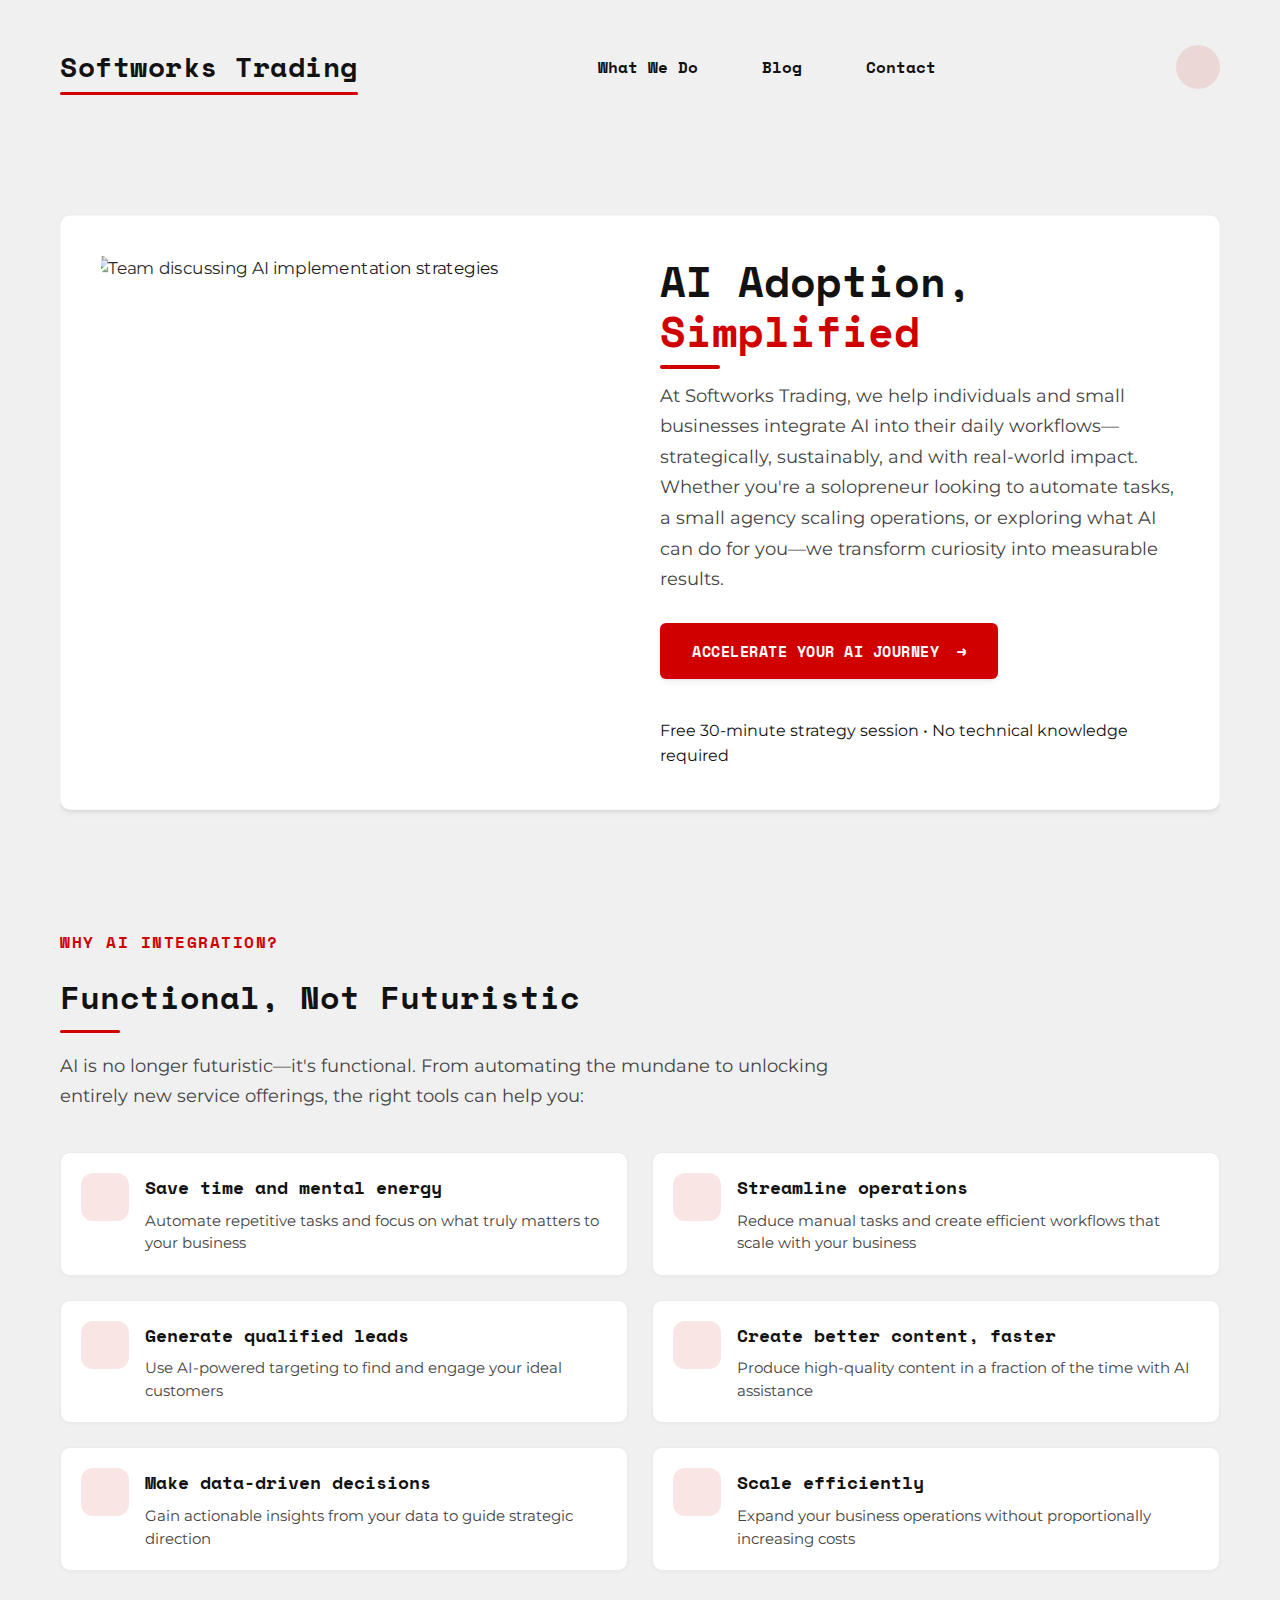
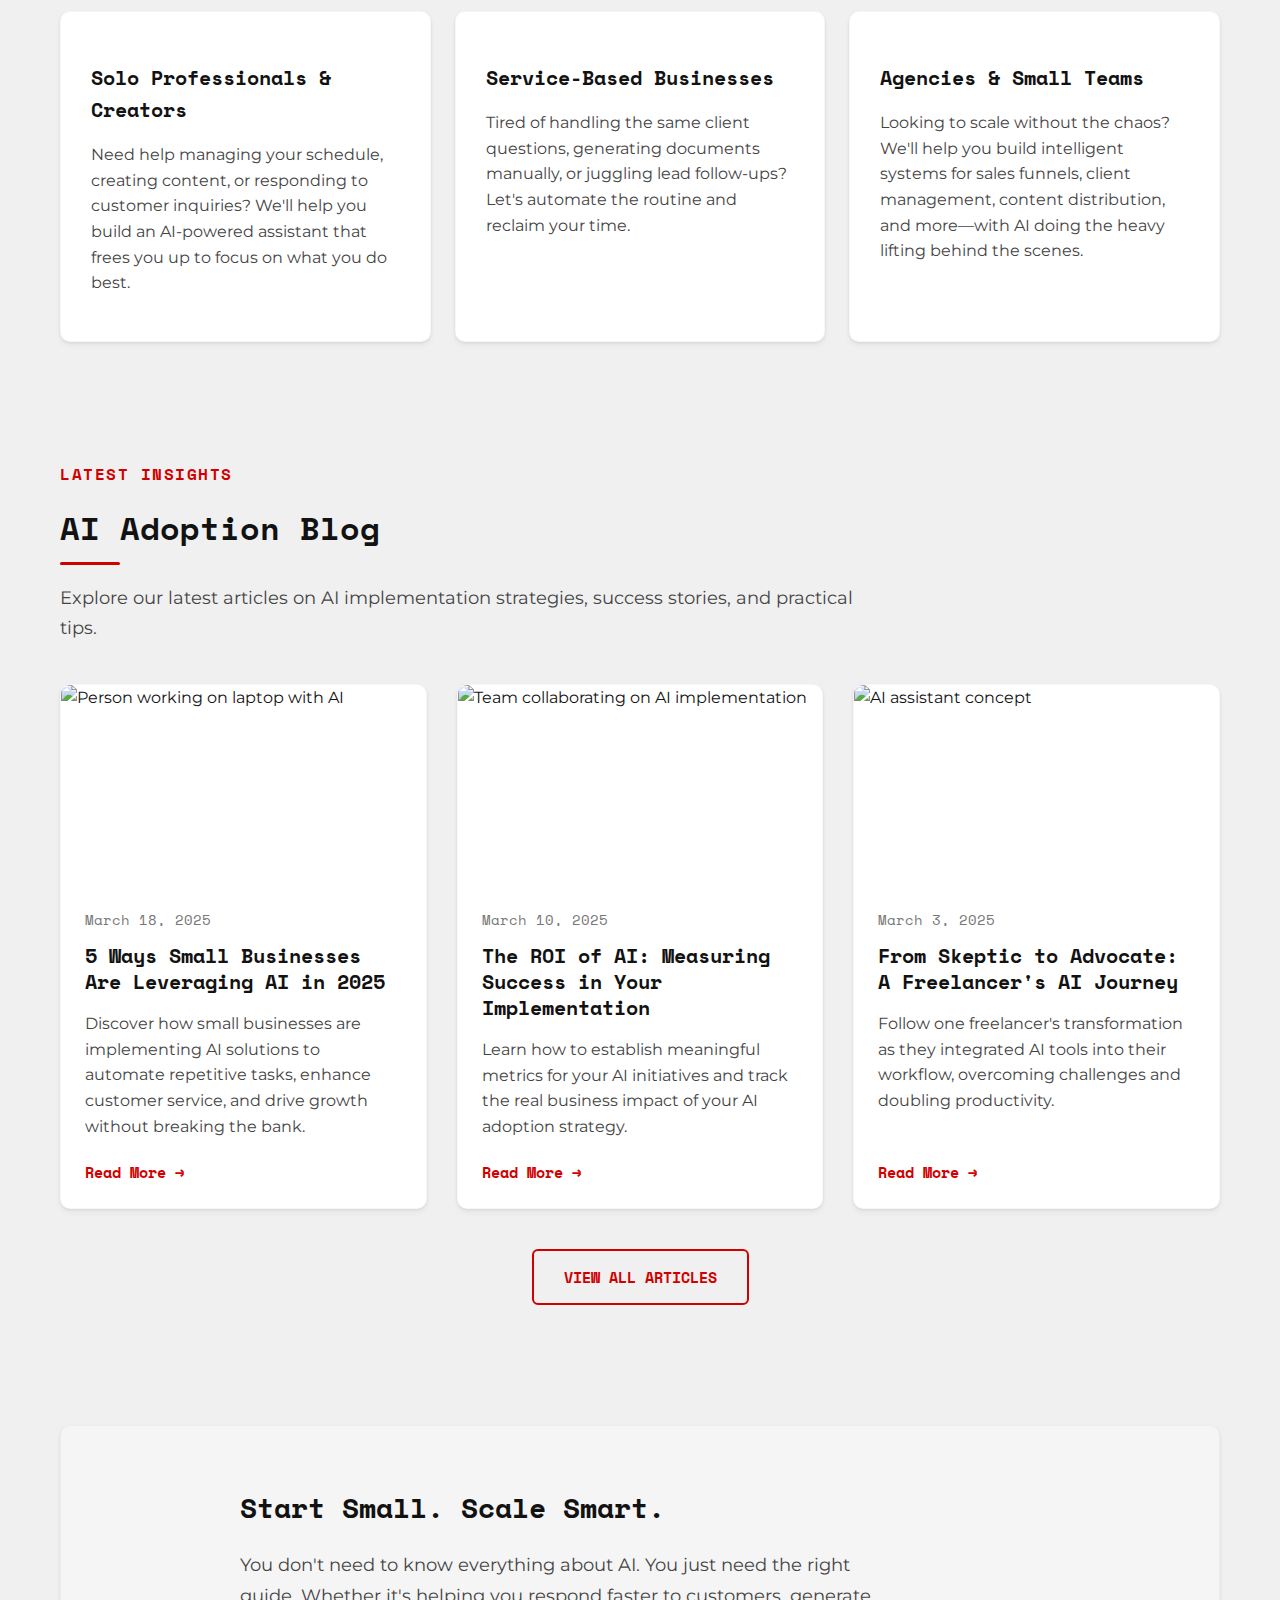
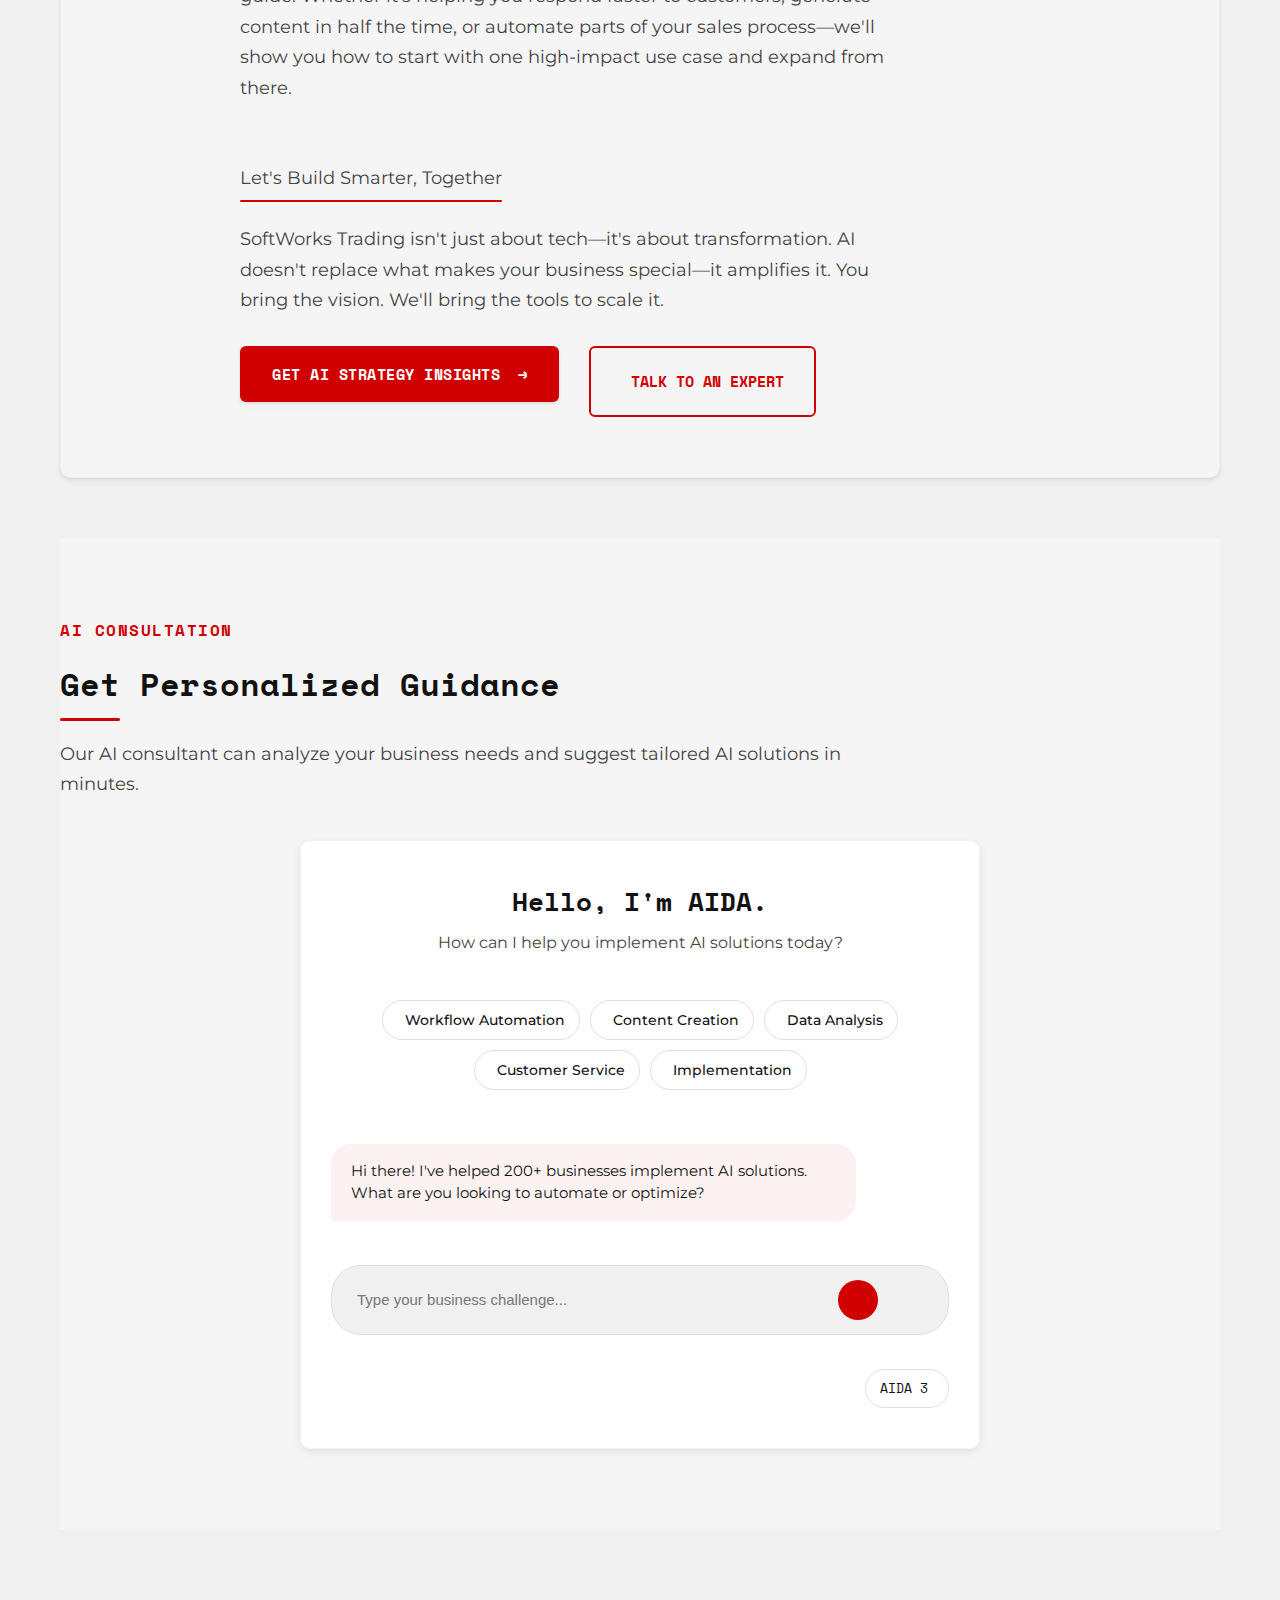
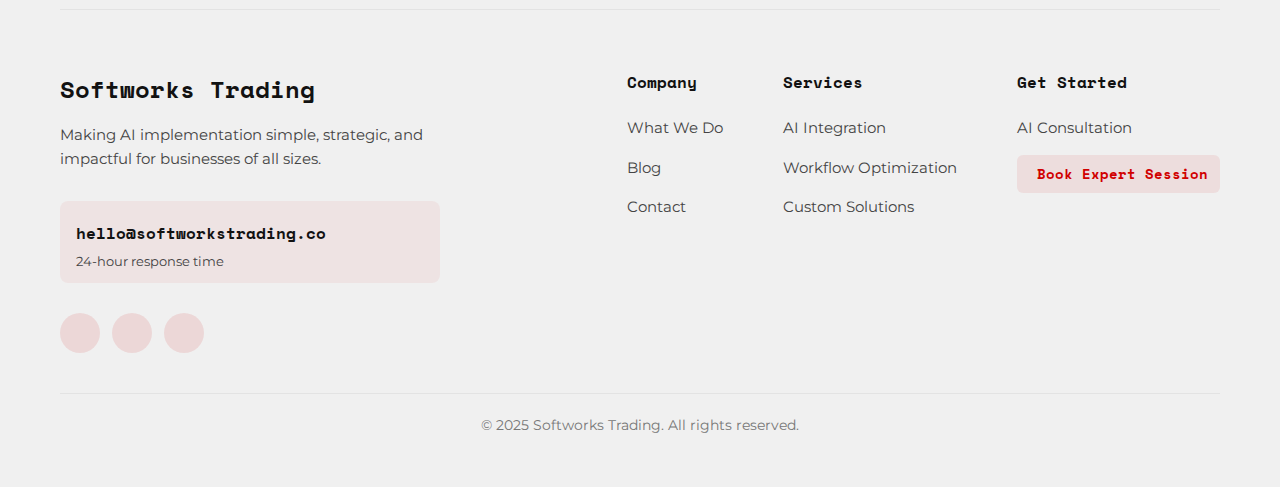
==== commit 9912bb49: "Fix CSS vendor prefix error and modernize AI chat interface" ====
--- a/index.html
+++ b/index.html
@@ -200,24 +200,43 @@
                 <p class="section-description">Our AI consultant can analyze your business needs and suggest tailored AI solutions in minutes.</p>
                 
                 <div class="ai-interface-container">
-                    <div class="ai-chat-interface">
-                        <div class="chat-header">
-                            <div class="ai-avatar">
-                                <div class="avatar-circle"></div>
+                    <div class="modern-chat-interface">
+                        <div class="chat-welcome">
+                            <h4 class="chat-greeting">Hello, I'm AIDA.</h4>
+                            <p class="chat-subgreeting">How can I help you implement AI solutions today?</p>
+                        </div>
+                        
+                        <div class="quick-actions">
+                            <button class="quick-action-button" data-query="Workflow automation">
+                                <i class="ph ph-flow-arrow"></i>
+                                <span>Workflow Automation</span>
+                            </button>
+                            <button class="quick-action-button" data-query="AI for content creation">
+                                <i class="ph ph-paint-brush"></i>
+                                <span>Content Creation</span>
+                            </button>
+                            <button class="quick-action-button" data-query="Data analysis">
+                                <i class="ph ph-chart-line-up"></i>
+                                <span>Data Analysis</span>
+                            </button>
+                            <button class="quick-action-button" data-query="Customer service AI">
+                                <i class="ph ph-users"></i>
+                                <span>Customer Service</span>
+                            </button>
+                            <button class="quick-action-button" data-query="Implementation steps">
+                                <i class="ph ph-code"></i>
+                                <span>Implementation</span>
+                            </button>
+                        </div>
+                        
+                        <div class="chat-messages" id="chat-messages">
+                            <div class="chat-bubble ai-bubble">
+                                <p>Hi there! I've helped 200+ businesses implement AI solutions. What are you looking to automate or optimize?</p>
                             </div>
-                            <div class="ai-info">
-                                <h4 class="ai-name">AIDA</h4>
-                                <p class="ai-status">AI Implementation Specialist</p>
-                            </div>
+                            <!-- Dynamic messages will appear here -->
                         </div>
                         
-                        <div class="chat-preview">
-                            <div class="chat-bubble ai-bubble">
-                                <p>Hi, I'm AIDA. I've helped 200+ businesses implement AI solutions. What are you looking to automate or optimize?</p>
-                            </div>
-                        </div>
-                        
-                        <div class="chat-input-container">
+                        <div class="chat-input-wrapper">
                             <input type="text" class="chat-input" placeholder="Type your business challenge..." aria-label="Type your message">
                             <div class="chat-actions">
                                 <button class="chat-action-button" id="start-chat" aria-label="Send message">
@@ -229,11 +248,11 @@
                             </div>
                         </div>
                         
-                        <div class="chat-capabilities">
-                            <span class="capability-tag">Implementation Strategy</span>
-                            <span class="capability-tag">Business Impact Analysis</span>
-                            <span class="capability-tag">Technical Guidance</span>
-                            <span class="capability-tag">Team Integration</span>
+                        <div class="ai-capabilities">
+                            <div class="ai-model-selector">
+                                <span class="ai-model-label">AIDA 3</span>
+                                <i class="ph ph-caret-down"></i>
+                            </div>
                         </div>
                     </div>
                 </div>
--- a/styles.css
+++ b/styles.css
@@ -1334,6 +1334,8 @@
     button {
         font-size: 16px !important; /* Prevents iOS zoom on focus */
         -webkit-appearance: none;
+        -moz-appearance: none;
+        appearance: none;
         border-radius: 8px;
     }
     
@@ -1840,3 +1842,272 @@
         -webkit-overflow-scrolling: touch;
     }
 }
+
+/* Modern Chat Interface Styles */
+.modern-chat-interface {
+    background-color: var(--card-bg);
+    border-radius: var(--border-radius);
+    box-shadow: var(--shadow-md);
+    padding: 40px 30px;
+    display: flex;
+    flex-direction: column;
+    gap: 24px;
+    position: relative;
+    overflow: hidden;
+    border: 1px solid rgba(0, 0, 0, 0.05);
+    max-width: 680px;
+    margin: 0 auto;
+}
+
+.chat-welcome {
+    text-align: center;
+    margin-bottom: 10px;
+}
+
+.chat-greeting {
+    font-family: 'Space Mono', monospace;
+    font-weight: 700;
+    font-size: 26px;
+    margin: 0 0 8px 0;
+    color: var(--text-primary);
+}
+
+.chat-subgreeting {
+    font-size: 16px;
+    color: var(--text-secondary);
+    margin: 0;
+}
+
+.quick-actions {
+    display: flex;
+    flex-wrap: wrap;
+    gap: 10px;
+    justify-content: center;
+    margin: 10px 0 20px;
+}
+
+.quick-action-button {
+    display: flex;
+    align-items: center;
+    gap: 8px;
+    padding: 10px 14px;
+    border-radius: 20px;
+    background-color: transparent;
+    border: 1px solid var(--light-gray);
+    color: var(--text-primary);
+    font-family: 'Montserrat', sans-serif;
+    font-size: 14px;
+    font-weight: 500;
+    cursor: pointer;
+    transition: all 0.2s ease;
+}
+
+.quick-action-button:hover {
+    background-color: rgba(209, 0, 0, 0.05);
+    border-color: var(--primary);
+    transform: translateY(-2px);
+}
+
+.quick-action-button i {
+    color: var(--primary);
+    font-size: 16px;
+}
+
+.chat-messages {
+    display: flex;
+    flex-direction: column;
+    gap: 16px;
+    max-height: 250px;
+    overflow-y: auto;
+    padding: 10px 0;
+    margin-bottom: 10px;
+}
+
+.chat-bubble {
+    max-width: 85%;
+    padding: 16px 20px;
+    border-radius: 20px;
+    position: relative;
+    line-height: 1.5;
+}
+
+.ai-bubble {
+    background-color: rgba(209, 0, 0, 0.05);
+    border-bottom-left-radius: 4px;
+    align-self: flex-start;
+}
+
+.user-bubble {
+    background-color: var(--primary);
+    color: white;
+    border-bottom-right-radius: 4px;
+    align-self: flex-end;
+}
+
+.chat-bubble p {
+    margin: 0;
+    line-height: 1.5;
+}
+
+.chat-input-wrapper {
+    display: flex;
+    align-items: center;
+    gap: 12px;
+    padding: 14px 20px;
+    background-color: var(--bg-color);
+    border-radius: 30px;
+    border: 1px solid var(--light-gray);
+}
+
+.chat-input {
+    flex: 1;
+    border: none;
+    background: transparent;
+    padding: 10px 5px;
+    font-size: 15px;
+    color: var(--text-primary);
+    outline: none;
+}
+
+.chat-input::placeholder {
+    color: var(--medium-gray);
+}
+
+.chat-actions {
+    display: flex;
+    gap: 10px;
+}
+
+.chat-action-button {
+    display: flex;
+    align-items: center;
+    justify-content: center;
+    width: 40px;
+    height: 40px;
+    border-radius: 50%;
+    border: none;
+    background-color: transparent;
+    cursor: pointer;
+    transition: all 0.2s ease;
+    color: var(--text-secondary);
+}
+
+#start-chat {
+    background-color: var(--primary);
+    color: white;
+}
+
+#start-chat:hover {
+    transform: translateY(-2px);
+    box-shadow: 0 4px 8px rgba(209, 0, 0, 0.2);
+}
+
+#start-call:hover {
+    background-color: rgba(209, 0, 0, 0.1);
+    color: var(--primary);
+}
+
+.ai-capabilities {
+    display: flex;
+    justify-content: flex-end;
+    margin-top: 10px;
+}
+
+.ai-model-selector {
+    display: flex;
+    align-items: center;
+    gap: 6px;
+    padding: 8px 14px;
+    border-radius: 20px;
+    background-color: transparent;
+    border: 1px solid var(--light-gray);
+    font-family: 'Space Mono', monospace;
+    font-size: 13px;
+    cursor: pointer;
+    transition: all 0.2s ease;
+}
+
+.ai-model-selector:hover {
+    background-color: rgba(0, 0, 0, 0.05);
+}
+
+.ai-model-label {
+    color: var(--text-primary);
+}
+
+.typing-indicator {
+    display: flex;
+    gap: 4px;
+    padding: 12px 16px;
+    background-color: rgba(209, 0, 0, 0.05);
+    border-radius: 20px;
+    border-bottom-left-radius: 4px;
+    width: fit-content;
+    align-self: flex-start;
+}
+
+.typing-indicator .dot {
+    width: 8px;
+    height: 8px;
+    background-color: rgba(209, 0, 0, 0.5);
+    border-radius: 50%;
+    animation: typingAnimation 1s infinite;
+}
+
+.typing-indicator .dot:nth-child(2) {
+    animation-delay: 0.2s;
+}
+
+.typing-indicator .dot:nth-child(3) {
+    animation-delay: 0.4s;
+}
+
+@keyframes typingAnimation {
+    0%, 100% { transform: translateY(0); opacity: 0.5; }
+    50% { transform: translateY(-4px); opacity: 1; }
+}
+
+/* Media queries for the modern chat interface */
+@media screen and (max-width: 768px) {
+    .modern-chat-interface {
+        padding: 30px 20px;
+    }
+    
+    .quick-actions {
+        overflow-x: auto;
+        justify-content: flex-start;
+        padding-bottom: 5px;
+        -webkit-overflow-scrolling: touch;
+    }
+    
+    .chat-greeting {
+        font-size: 22px;
+    }
+    
+    .chat-subgreeting {
+        font-size: 15px;
+    }
+}
+
+@media screen and (max-width: 480px) {
+    .modern-chat-interface {
+        padding: 25px 15px;
+    }
+    
+    .chat-greeting {
+        font-size: 20px;
+    }
+    
+    .chat-messages {
+        max-height: 200px;
+    }
+    
+    .quick-action-button {
+        padding: 8px 12px;
+        font-size: 13px;
+    }
+    
+    .chat-bubble {
+        padding: 14px 16px;
+    }
+}
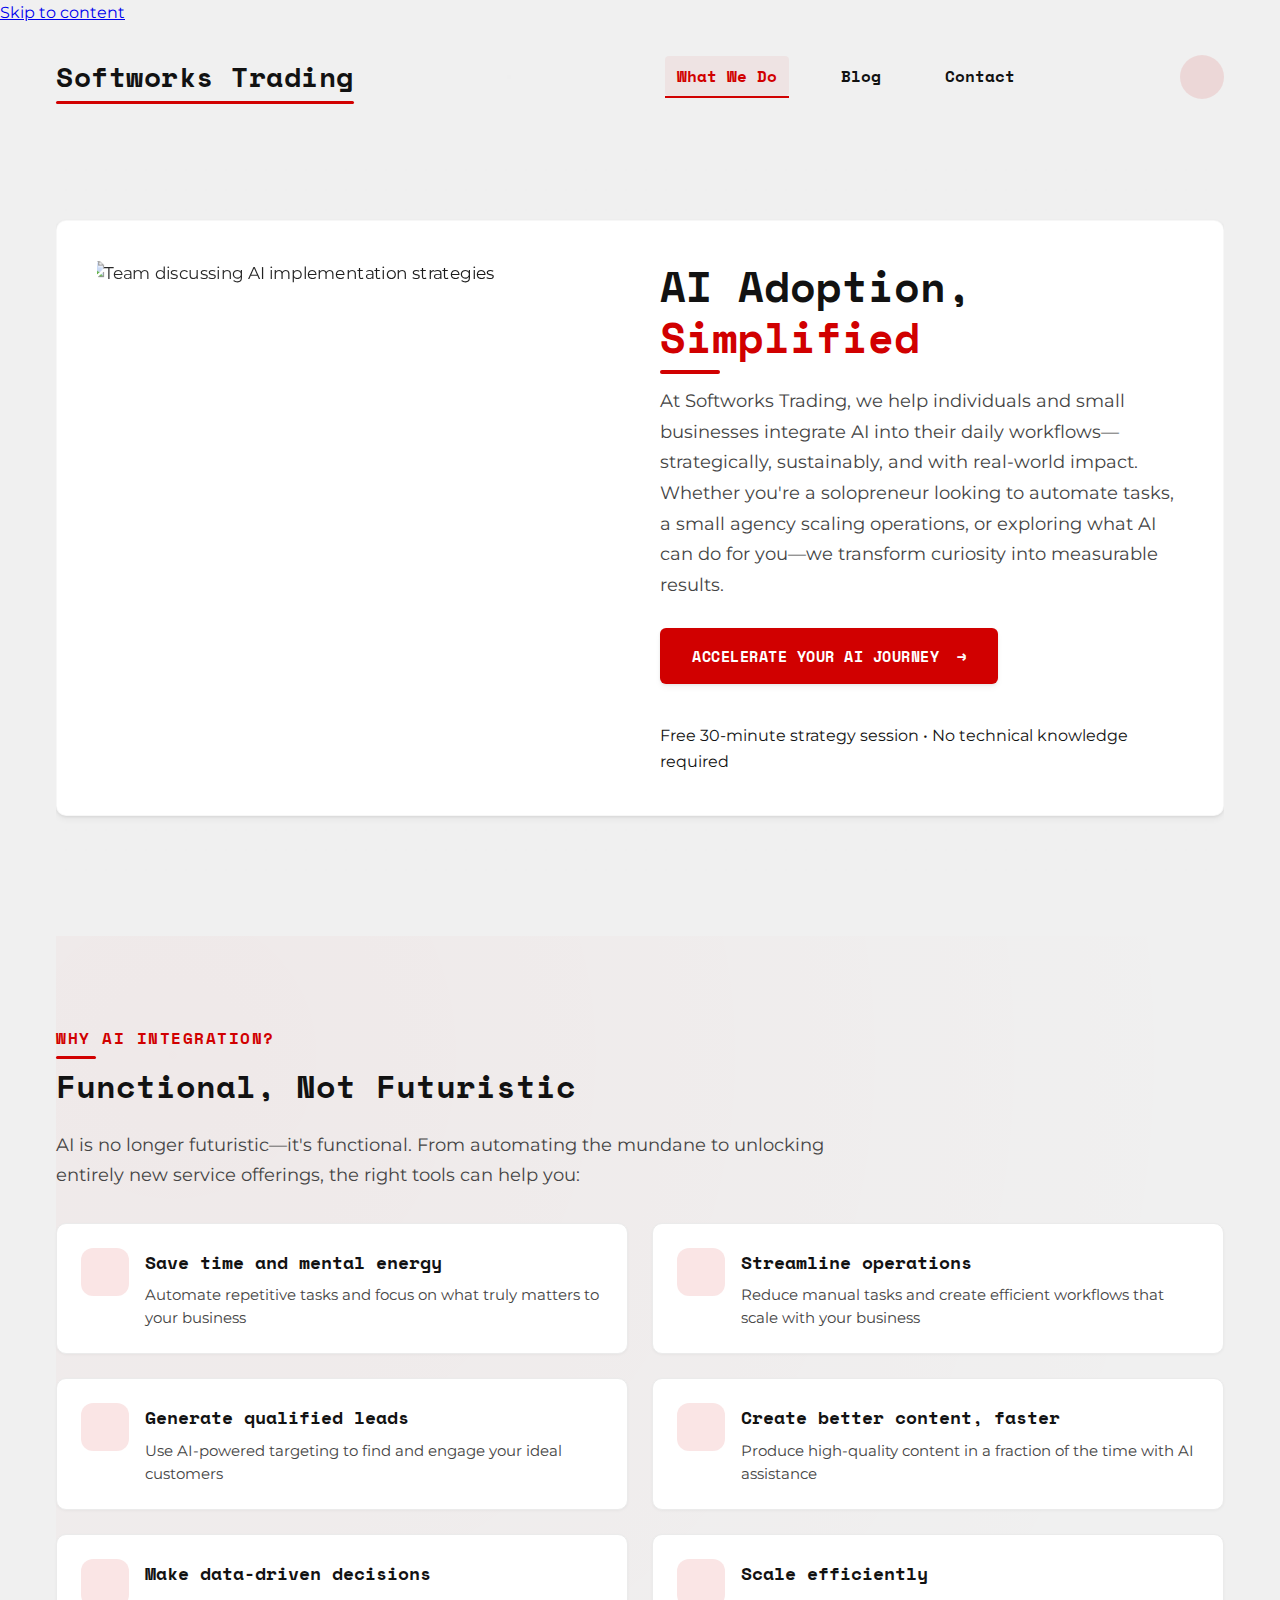
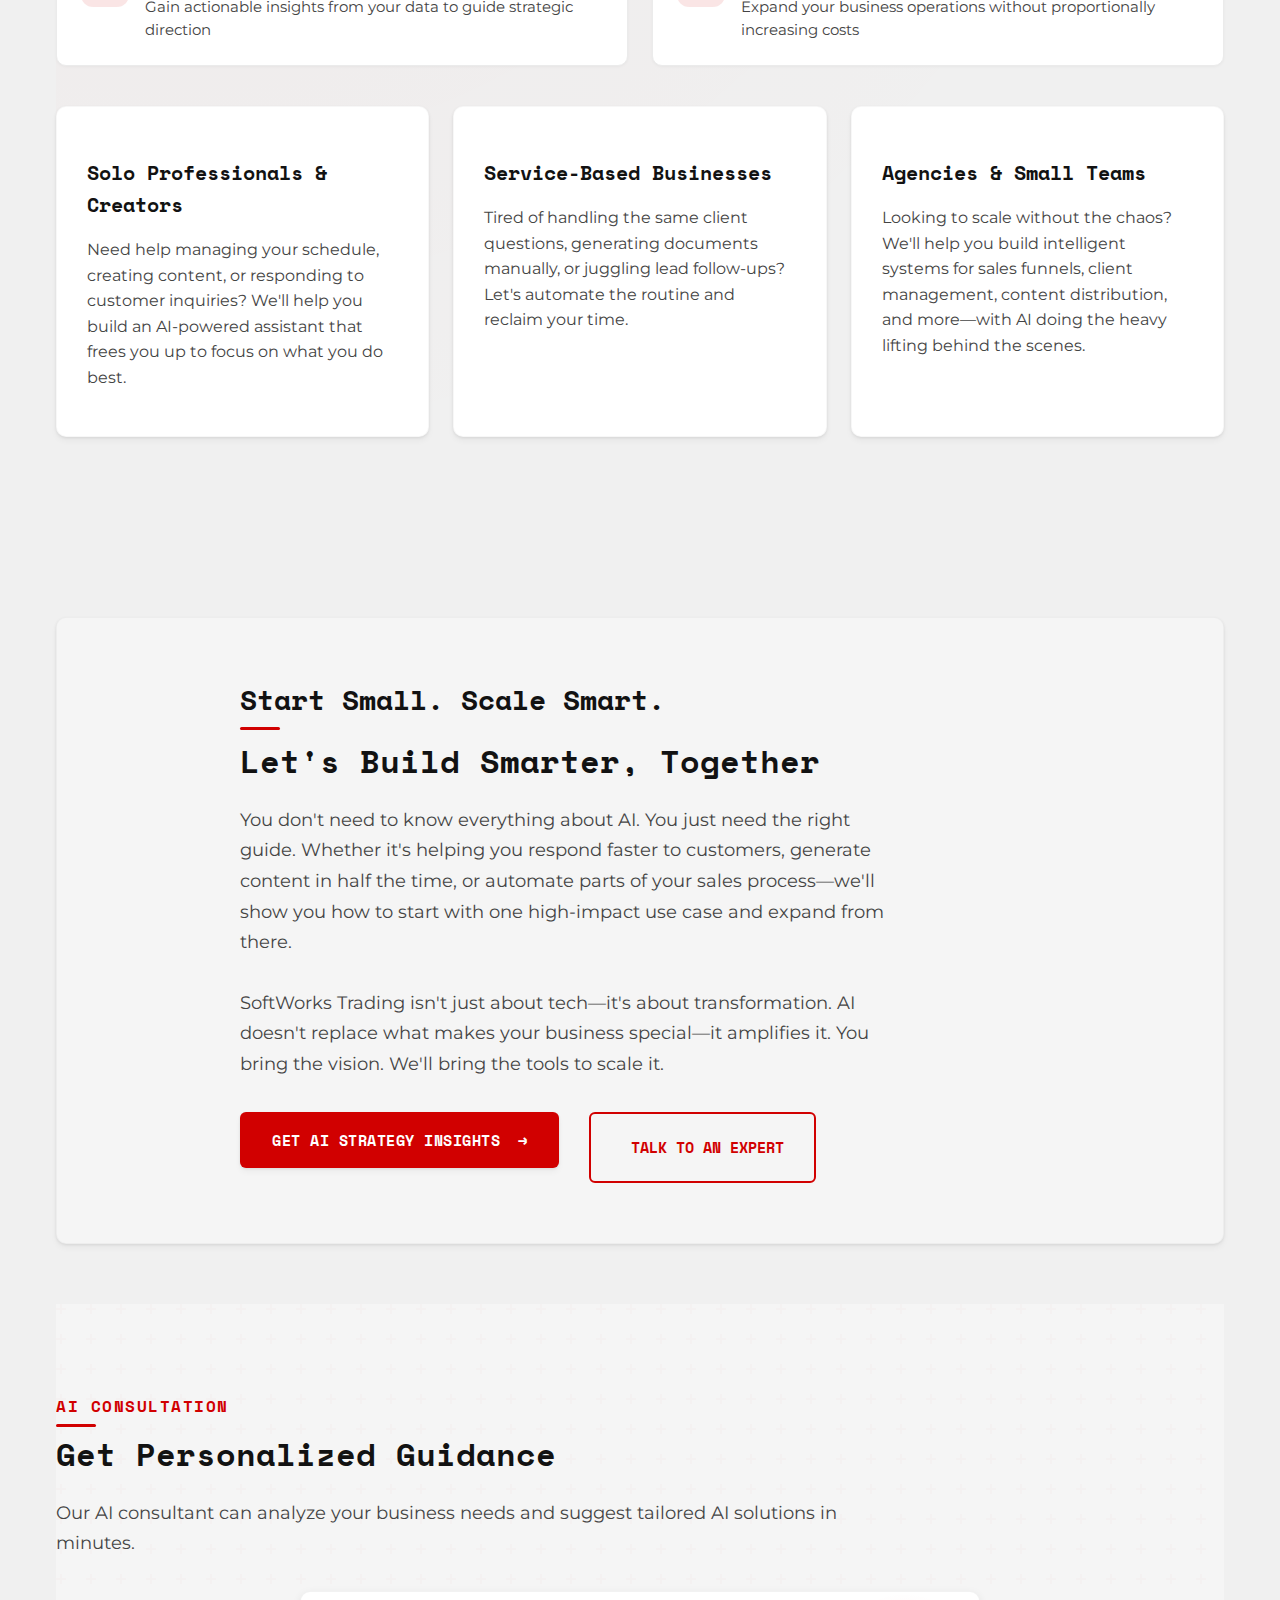
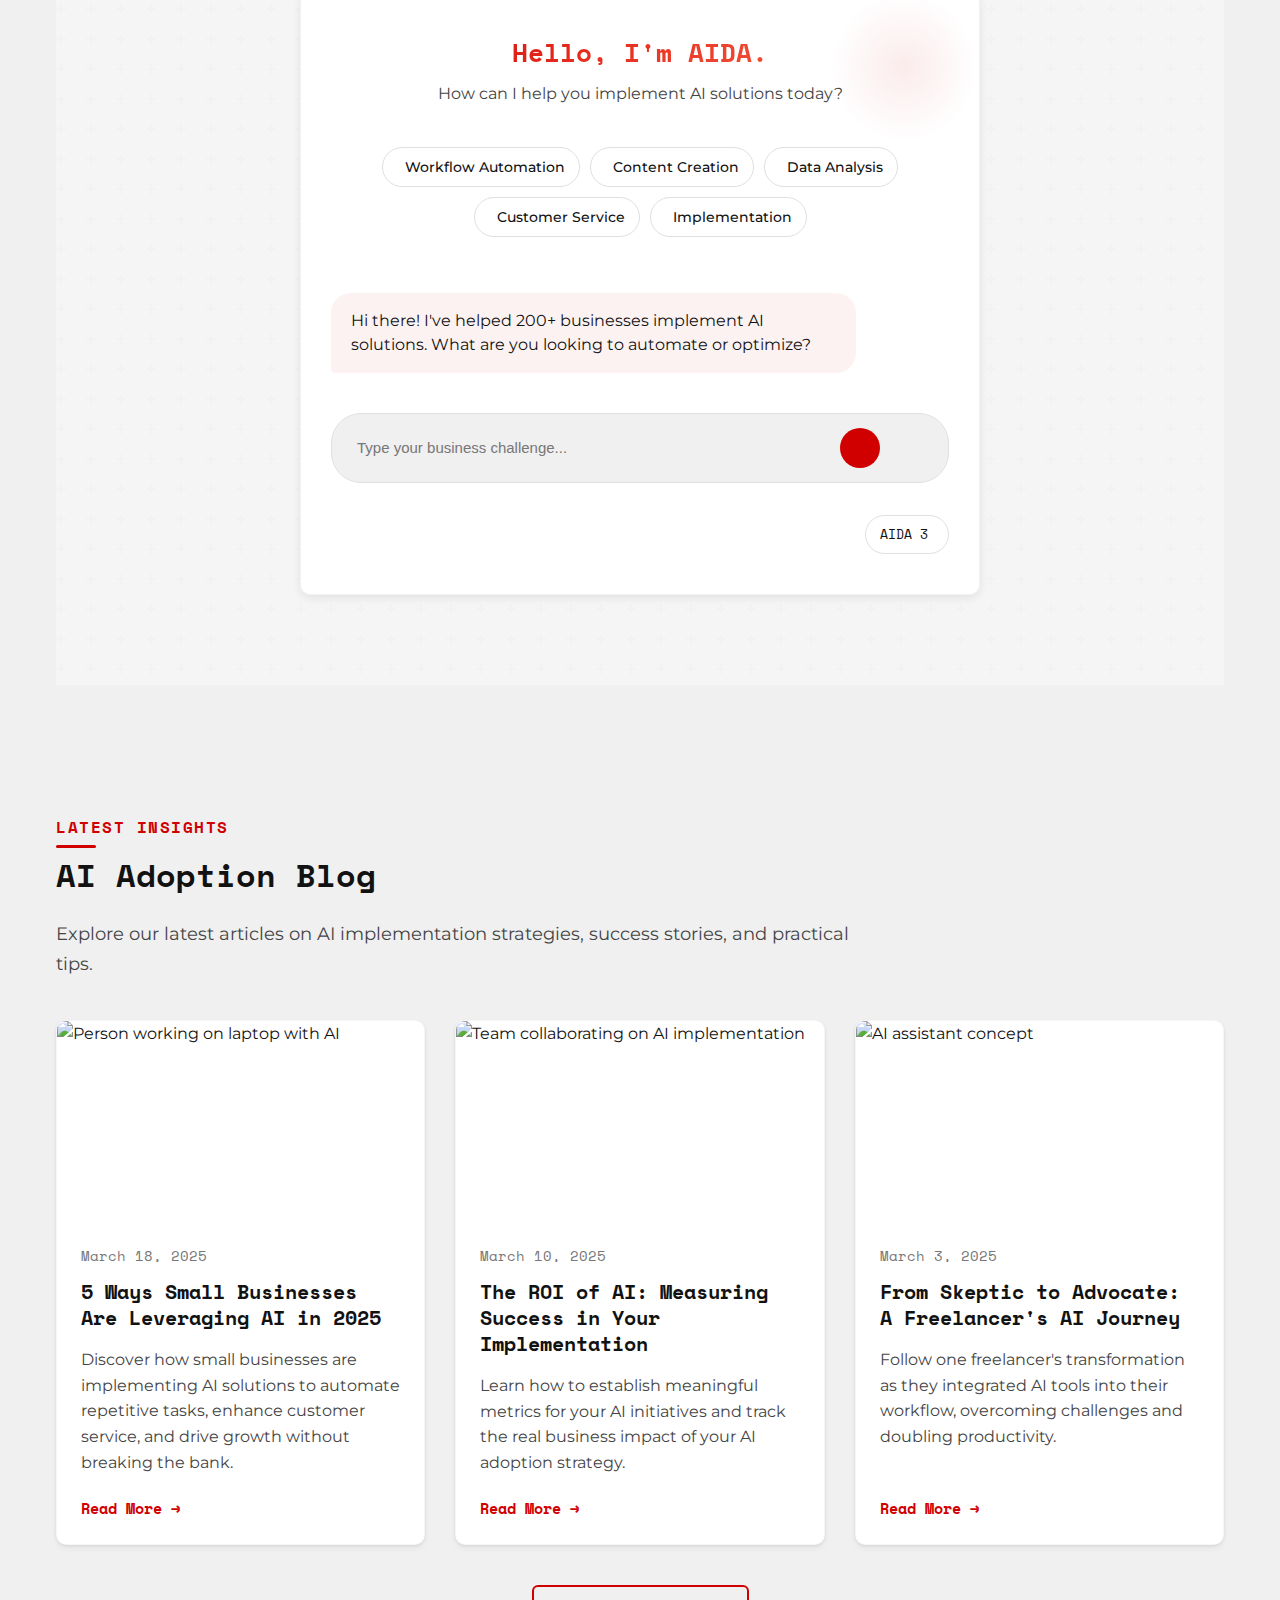
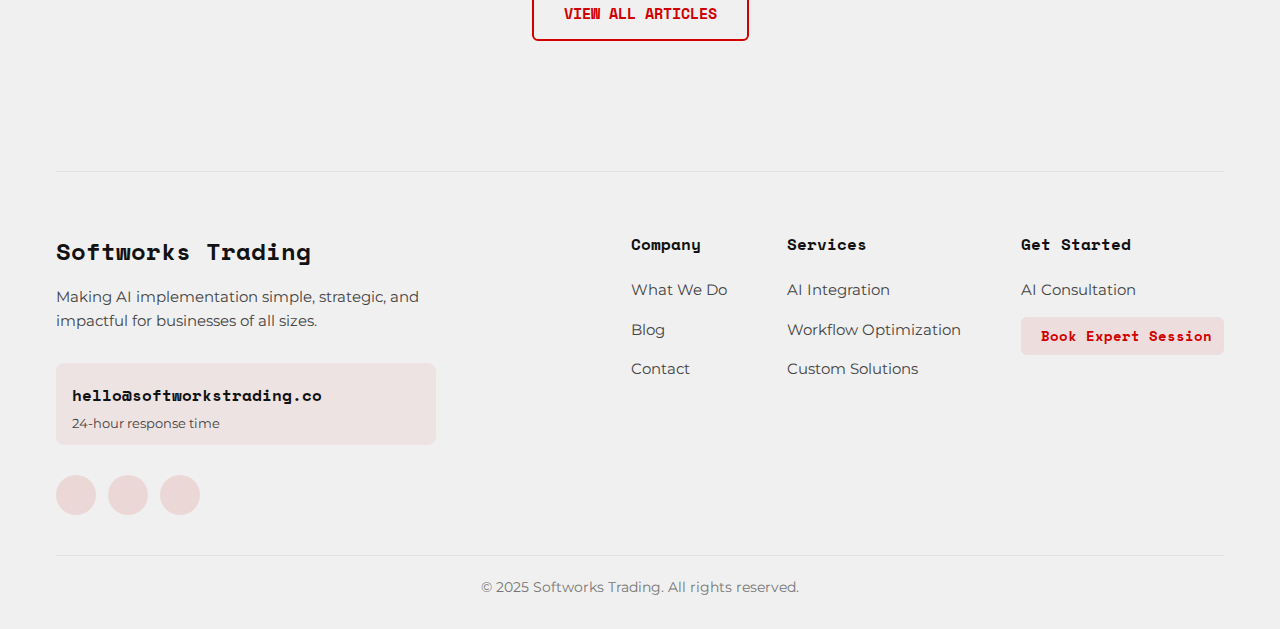
==== commit 090f2b9d: "Complete UX/UI redesign with improved information architecture, visual hierarchy, and responsive des" ====
--- a/index.html
+++ b/index.html
@@ -55,8 +55,8 @@
                 </div>
             </section>
 
-            <section class="solutions">
-                <h2>Why AI Integration?</h2>
+            <section id="what-we-do" class="solutions">
+                <h2 class="section-overline">Why AI Integration?</h2>
                 <h3 class="section-title">Functional, Not Futuristic</h3>
                 <p class="section-description">AI is no longer futuristic—it's functional. From automating the mundane to unlocking entirely new service offerings, the right tools can help you:</p>
                 <ul class="feature-list">
@@ -125,61 +125,11 @@
                 </div>
             </section>
 
-            <section id="blog" class="blog-section">
-                <h2>Latest Insights</h2>
-                <h3 class="section-title">AI Adoption Blog</h3>
-                <p class="section-description">Explore our latest articles on AI implementation strategies, success stories, and practical tips.</p>
-                
-                <div class="blog-grid">
-                    <div class="blog-card">
-                        <div class="blog-image">
-                            <img src="https://images.unsplash.com/photo-1499750310107-5fef28a66643?w=500&auto=format&fit=crop&q=80&crop=entropy" alt="Person working on laptop with AI" class="img-fluid">
-                        </div>
-                        <div class="blog-content">
-                            <span class="blog-date">March 18, 2025</span>
-                            <h4 class="blog-title">5 Ways Small Businesses Are Leveraging AI in 2025</h4>
-                            <p class="blog-excerpt">Discover how small businesses are implementing AI solutions to automate repetitive tasks, enhance customer service, and drive growth without breaking the bank.</p>
-                            <a href="#blog" class="blog-link">Read More →</a>
-                        </div>
-                    </div>
-                    
-                    <div class="blog-card">
-                        <div class="blog-image">
-                            <img src="https://images.unsplash.com/photo-1551434678-e076c223a692?w=500&auto=format&fit=crop&q=80&crop=entropy" alt="Team collaborating on AI implementation" class="img-fluid">
-                        </div>
-                        <div class="blog-content">
-                            <span class="blog-date">March 10, 2025</span>
-                            <h4 class="blog-title">The ROI of AI: Measuring Success in Your Implementation</h4>
-                            <p class="blog-excerpt">Learn how to establish meaningful metrics for your AI initiatives and track the real business impact of your AI adoption strategy.</p>
-                            <a href="#blog" class="blog-link">Read More →</a>
-                        </div>
-                    </div>
-                    
-                    <div class="blog-card">
-                        <div class="blog-image">
-                            <img src="https://images.unsplash.com/photo-1573164713988-8665fc963095?w=500&auto=format&fit=crop&q=80&crop=entropy" alt="AI assistant concept" class="img-fluid">
-                        </div>
-                        <div class="blog-content">
-                            <span class="blog-date">March 3, 2025</span>
-                            <h4 class="blog-title">From Skeptic to Advocate: A Freelancer's AI Journey</h4>
-                            <p class="blog-excerpt">Follow one freelancer's transformation as they integrated AI tools into their workflow, overcoming challenges and doubling productivity.</p>
-                            <a href="#blog" class="blog-link">Read More →</a>
-                        </div>
-                    </div>
-                </div>
-                
-                <div class="blog-cta">
-                    <a href="#blog" class="secondary-button">View All Articles</a>
-                </div>
-            </section>
-            
-            <!-- Transformation section removed as requested -->
-
             <section class="cta-section">
                 <div class="cta-content">
-                    <h2>Start Small. Scale Smart.</h2>
+                    <h2 class="section-overline">Start Small. Scale Smart.</h2>
+                    <h3 class="section-title">Let's Build Smarter, Together</h3>
                     <p>You don't need to know everything about AI. You just need the right guide. Whether it's helping you respond faster to customers, generate content in half the time, or automate parts of your sales process—we'll show you how to start with one high-impact use case and expand from there.</p>
-                    <p class="tagline">Let's Build Smarter, Together</p>
                     <p>SoftWorks Trading isn't just about tech—it's about transformation. AI doesn't replace what makes your business special—it amplifies it. You bring the vision. We'll bring the tools to scale it.</p>
                     <div class="cta-buttons">
                         <a href="#ai-consultation" class="cta-button" id="try-ai-chat">
@@ -195,7 +145,7 @@
             </section>
 
             <section id="ai-consultation" class="ai-assistant-section">
-                <h2>AI Consultation</h2>
+                <h2 class="section-overline">AI Consultation</h2>
                 <h3 class="section-title">Get Personalized Guidance</h3>
                 <p class="section-description">Our AI consultant can analyze your business needs and suggest tailored AI solutions in minutes.</p>
                 
@@ -255,6 +205,54 @@
                             </div>
                         </div>
                     </div>
+                </div>
+            </section>
+            
+            <section id="blog" class="blog-section">
+                <h2 class="section-overline">Latest Insights</h2>
+                <h3 class="section-title">AI Adoption Blog</h3>
+                <p class="section-description">Explore our latest articles on AI implementation strategies, success stories, and practical tips.</p>
+                
+                <div class="blog-grid">
+                    <div class="blog-card">
+                        <div class="blog-image">
+                            <img src="https://images.unsplash.com/photo-1499750310107-5fef28a66643?w=500&auto=format&fit=crop&q=80&crop=entropy" alt="Person working on laptop with AI" class="img-fluid">
+                        </div>
+                        <div class="blog-content">
+                            <span class="blog-date">March 18, 2025</span>
+                            <h4 class="blog-title">5 Ways Small Businesses Are Leveraging AI in 2025</h4>
+                            <p class="blog-excerpt">Discover how small businesses are implementing AI solutions to automate repetitive tasks, enhance customer service, and drive growth without breaking the bank.</p>
+                            <a href="#blog" class="blog-link">Read More →</a>
+                        </div>
+                    </div>
+                    
+                    <div class="blog-card">
+                        <div class="blog-image">
+                            <img src="https://images.unsplash.com/photo-1551434678-e076c223a692?w=500&auto=format&fit=crop&q=80&crop=entropy" alt="Team collaborating on AI implementation" class="img-fluid">
+                        </div>
+                        <div class="blog-content">
+                            <span class="blog-date">March 10, 2025</span>
+                            <h4 class="blog-title">The ROI of AI: Measuring Success in Your Implementation</h4>
+                            <p class="blog-excerpt">Learn how to establish meaningful metrics for your AI initiatives and track the real business impact of your AI adoption strategy.</p>
+                            <a href="#blog" class="blog-link">Read More →</a>
+                        </div>
+                    </div>
+                    
+                    <div class="blog-card">
+                        <div class="blog-image">
+                            <img src="https://images.unsplash.com/photo-1573164713988-8665fc963095?w=500&auto=format&fit=crop&q=80&crop=entropy" alt="AI assistant concept" class="img-fluid">
+                        </div>
+                        <div class="blog-content">
+                            <span class="blog-date">March 3, 2025</span>
+                            <h4 class="blog-title">From Skeptic to Advocate: A Freelancer's AI Journey</h4>
+                            <p class="blog-excerpt">Follow one freelancer's transformation as they integrated AI tools into their workflow, overcoming challenges and doubling productivity.</p>
+                            <a href="#blog" class="blog-link">Read More →</a>
+                        </div>
+                    </div>
+                </div>
+                
+                <div class="blog-cta">
+                    <a href="#blog" class="secondary-button">View All Articles</a>
                 </div>
             </section>
         </main>
--- a/styles.css
+++ b/styles.css
@@ -42,6 +42,9 @@
     --fluid-h3: clamp(1.2rem, 3vw, 1.8rem);
     --fluid-body: clamp(0.95rem, 2vw, 1.1rem);
     --fluid-small: clamp(0.85rem, 1.5vw, 0.95rem);
+    
+    /* Section spacing */
+    --section-spacing: clamp(60px, 10vh, 100px);
 }
 
 /* Dark mode colors */
@@ -87,45 +90,15 @@
     overflow: hidden;
 }
 
-/* Hide mobile nav toggle by default */
-.mobile-nav-toggle {
-    display: none;
-    cursor: pointer;
-    width: 50px;
-    height: 50px;
-    background-color: rgba(209, 0, 0, 0.1);
-    border: none;
-    border-radius: 50%;
-    color: var(--primary);
-    align-items: center;
-    justify-content: center;
-    transition: all 0.3s ease;
-    position: relative;
-    box-shadow: 0 4px 8px rgba(209, 0, 0, 0.1);
-    z-index: 1001;
-}
-
-.mobile-nav-toggle:hover, 
-.mobile-nav-toggle:focus {
-    background-color: var(--primary);
-    color: var(--white);
-    transform: rotate(90deg);
-}
-
-.container {
-    max-width: 1200px;
-    margin: 0 auto;
-    padding: 20px;
-}
-
-/* Header styles */
+/* Improved Header and Navigation */
 header {
     display: flex;
     justify-content: space-between;
     align-items: center;
-    padding: 20px 0;
-    margin-bottom: 40px;
-    position: relative;
+    padding: var(--space-lg) 0;
+    margin-bottom: var(--space-xl);
+    position: relative;
+    z-index: 10;
 }
 
 .logo {
@@ -136,6 +109,11 @@
     position: relative;
     padding: 5px 0;
     letter-spacing: 0.5px;
+    transition: color 0.3s ease;
+}
+
+.logo:hover {
+    color: var(--primary);
 }
 
 .logo::after {
@@ -152,6 +130,7 @@
 .header-right {
     display: flex;
     align-items: center;
+    gap: var(--space-md);
 }
 
 .main-nav {
@@ -161,13 +140,13 @@
 .main-nav ul {
     display: flex;
     list-style: none;
-    gap: 40px; /* Increased from 30px */
+    gap: 40px;
 }
 
 .main-nav a {
     font-family: 'Space Mono', monospace;
-    font-size: 16px; /* Increased from 15px */
-    font-weight: 700; /* Increased from 600 */
+    font-size: 16px;
+    font-weight: 700;
     color: var(--text-primary);
     text-decoration: none;
     position: relative;
@@ -176,7 +155,7 @@
     border-radius: 4px;
 }
 
-.main-nav a:hover {
+.main-nav a:hover, .main-nav a.active {
     color: var(--primary);
     background-color: rgba(209, 0, 0, 0.05);
 }
@@ -194,7 +173,7 @@
     transition: transform 0.3s ease;
 }
 
-.main-nav a:hover::after {
+.main-nav a:hover::after, .main-nav a.active::after {
     transform: scaleX(1);
     transform-origin: left;
 }
@@ -463,28 +442,43 @@
 
 /* Section styles */
 section {
-    margin-bottom: 80px;
-}
-
-h2 {
+    margin-bottom: var(--section-spacing);
+    position: relative;
+}
+
+/* Improved section title styles */
+.section-overline {
     font-family: 'Space Mono', monospace;
     font-size: 16px;
     font-weight: 700;
-    margin-bottom: 16px;
+    margin-bottom: var(--space-md);
     letter-spacing: 1.5px;
     color: var(--primary);
     text-transform: uppercase;
+    position: relative;
+    display: inline-block;
+}
+
+.section-overline::after {
+    content: '';
+    position: absolute;
+    bottom: -8px;
+    left: 0;
+    width: 40px;
+    height: 3px;
+    background: var(--primary);
+    border-radius: 2px;
 }
 
 .section-title {
     font-family: 'Space Mono', monospace;
     font-size: 32px;
     font-weight: 700;
-    margin-bottom: 28px;
+    margin-bottom: var(--space-lg);
     color: var(--text-primary);
     text-transform: none;
     letter-spacing: normal;
-    position: relative;
+    line-height: 1.2;
 }
 
 .section-description {
@@ -492,41 +486,255 @@
     font-weight: 400;
     font-size: 18px;
     color: var(--text-secondary);
-    margin-bottom: 32px;
+    margin-bottom: var(--space-xl);
     max-width: 800px;
     line-height: 1.7;
 }
 
-.section-title::after {
+/* Consistent alignment and spacing for all sections */
+.solutions,
+.cta-section,
+.ai-assistant-section,
+.blog-section {
+    padding: var(--space-xl) 0;
+}
+
+/* CTA Section improvements */
+.cta-section {
+    background-color: var(--lighter-gray);
+    border-radius: var(--border-radius);
+    padding: var(--space-xxl) var(--space-xl);
+    margin: var(--space-xxl) 0;
+    border: 1px solid rgba(0, 0, 0, 0.03);
+    box-shadow: 0 4px 6px rgba(0, 0, 0, 0.04), 0 1px 3px rgba(0, 0, 0, 0.08);
+    transition: transform 0.3s cubic-bezier(0.165, 0.84, 0.44, 1), box-shadow 0.3s cubic-bezier(0.165, 0.84, 0.44, 1);
+}
+
+.cta-section:hover {
+    box-shadow: 0 10px 30px rgba(0, 0, 0, 0.05), 0 6px 10px rgba(0, 0, 0, 0.03);
+}
+
+.cta-content {
+    max-width: 800px;
+    margin: 0 auto;
+}
+
+.cta-content p {
+    font-family: 'Montserrat', sans-serif;
+    font-weight: 400;
+    font-size: 18px;
+    line-height: 1.7;
+    color: var(--text-secondary);
+    margin-bottom: var(--space-lg);
+    max-width: 650px;
+}
+
+.cta-buttons {
+    display: flex;
+    gap: 15px;
+    flex-wrap: wrap;
+    margin-top: var(--space-xl);
+}
+
+/* Blog section improvements */
+.blog-section {
+    background-color: var(--bg-color);
+    padding: var(--space-xxl) 0;
+}
+
+.blog-grid {
+    display: grid;
+    grid-template-columns: repeat(3, 1fr);
+    gap: 30px;
+    margin: var(--space-xl) 0;
+}
+
+.blog-card {
+    background-color: var(--card-bg);
+    border-radius: var(--border-radius);
+    box-shadow: 0 4px 6px rgba(0, 0, 0, 0.04), 0 1px 3px rgba(0, 0, 0, 0.08);
+    border: 1px solid rgba(0, 0, 0, 0.03);
+    overflow: hidden;
+    transition: transform 0.3s cubic-bezier(0.165, 0.84, 0.44, 1), box-shadow 0.3s cubic-bezier(0.165, 0.84, 0.44, 1);
+    height: 100%;
+    display: flex;
+    flex-direction: column;
+}
+
+.blog-image {
+    width: 100%;
+    height: 200px;
+    overflow: hidden;
+}
+
+.blog-image img {
+    width: 100%;
+    height: 100%;
+    object-fit: cover;
+    transition: transform 0.5s ease;
+}
+
+.blog-content {
+    padding: var(--space-lg);
+    display: flex;
+    flex-direction: column;
+    flex-grow: 1;
+}
+
+.blog-date {
+    font-family: 'Space Mono', monospace;
+    font-size: 14px;
+    color: var(--medium-gray);
+    margin-bottom: var(--space-sm);
+}
+
+.blog-title {
+    font-family: 'Space Mono', monospace;
+    font-size: 20px;
+    font-weight: 700;
+    margin-bottom: var(--space-md);
+    color: var(--text-primary);
+    line-height: 1.3;
+    transition: color 0.3s ease;
+}
+
+.blog-excerpt {
+    font-family: 'Montserrat', sans-serif;
+    font-size: 16px;
+    color: var(--text-secondary);
+    line-height: 1.6;
+    margin-bottom: var(--space-lg);
+    flex-grow: 1;
+}
+
+.blog-cta {
+    display: flex;
+    justify-content: center;
+    margin-top: var(--space-xl);
+}
+
+/* Improved mobile responsiveness */
+@media screen and (max-width: 768px) {
+    :root {
+        --section-spacing: 40px;
+    }
+    
+    .section-title {
+        font-size: 26px;
+    }
+    
+    .section-description {
+        font-size: 16px;
+    }
+    
+    .blog-grid {
+        grid-template-columns: 1fr;
+    }
+    
+    .blog-card {
+        max-width: 500px;
+        margin: 0 auto;
+    }
+    
+    .cta-buttons {
+        flex-direction: column;
+        width: 100%;
+    }
+    
+    .cta-button, .secondary-button {
+        width: 100%;
+    }
+    
+    .cta-section {
+        padding: var(--space-xl) var(--space-lg);
+    }
+    
+    /* Ensure all text is left-aligned on mobile for readability */
+    .section-title, .section-description, .cta-content p {
+        text-align: left;
+    }
+}
+
+/* Optimize for larger tablets and small desktops */
+@media screen and (min-width: 769px) and (max-width: 1024px) {
+    .blog-grid {
+        grid-template-columns: repeat(2, 1fr);
+    }
+    
+    .feature-list {
+        grid-template-columns: repeat(2, 1fr);
+    }
+}
+
+/* Optimize for extra small screens */
+@media screen and (max-width: 480px) {
+    .quick-actions {
+        display: flex;
+        overflow-x: auto;
+        -webkit-overflow-scrolling: touch;
+        padding-bottom: var(--space-sm);
+        margin: 0 -16px;
+        padding-left: 16px;
+        padding-right: 16px;
+        scrollbar-width: none; /* Firefox */
+    }
+    
+    .quick-actions::-webkit-scrollbar {
+        display: none; /* Chrome, Safari, Opera */
+    }
+    
+    .quick-action-button {
+        flex-shrink: 0;
+    }
+    
+    .hero-content {
+        padding: var(--space-md);
+    }
+    
+    .cta-content {
+        padding: 0 var(--space-sm);
+    }
+}
+
+/* Enhanced Solutions Section */
+.solutions {
+    padding: var(--section-spacing) 0;
+    position: relative;
+    z-index: 1;
+}
+
+.solutions::before {
     content: '';
     position: absolute;
-    bottom: -10px;
+    top: 0;
     left: 0;
-    width: 60px;
-    height: 3px;
-    background: var(--primary);
-    border-radius: 2px;
+    width: 100%;
+    height: 100%;
+    background-image: radial-gradient(circle at 10% 10%, rgba(209, 0, 0, 0.03) 0%, transparent 70%);
+    z-index: -1;
 }
 
 /* Feature list enhanced styles */
 .feature-list {
     display: grid;
     grid-template-columns: repeat(auto-fill, minmax(400px, 1fr));
-    gap: 24px;
-    margin: 40px 0;
+    gap: var(--space-lg);
+    margin: var(--space-xl) 0;
     list-style: none;
 }
 
 .feature-list li {
     display: flex;
     align-items: flex-start;
-    gap: 16px;
-    padding: 20px;
+    gap: var(--space-md);
+    padding: var(--space-lg);
     background-color: var(--card-bg);
     border-radius: var(--border-radius);
     box-shadow: var(--shadow-sm);
     border: var(--border-light);
     transition: all 0.3s ease;
+    height: 100%;
+    min-height: 120px;
 }
 
 .feature-list li:hover {
@@ -563,7 +771,7 @@
     font-family: 'Space Mono', monospace;
     font-size: 18px;
     font-weight: 700;
-    margin-bottom: 8px;
+    margin-bottom: var(--space-sm);
     color: var(--text-primary);
 }
 
@@ -572,93 +780,104 @@
     font-size: 15px;
     color: var(--text-secondary);
     line-height: 1.5;
-}
-
-/* Benefits grid */
-.benefits-grid {
+    margin: 0;
+}
+
+/* Card grid improvements */
+.card-grid {
     display: grid;
-    grid-template-columns: repeat(auto-fill, minmax(250px, 1fr));
-    gap: 24px;
-    margin: 40px 0;
-}
-
-.benefit-item {
+    grid-template-columns: repeat(3, 1fr);
+    gap: var(--space-lg);
+    margin-top: var(--space-xl);
+}
+
+.card {
     background-color: var(--card-bg);
-    padding: 24px;
+    padding: var(--space-xl);
     border-radius: var(--border-radius);
     box-shadow: 0 4px 6px rgba(0, 0, 0, 0.04), 0 1px 3px rgba(0, 0, 0, 0.08);
     border: 1px solid rgba(0, 0, 0, 0.03);
+    position: relative;
+    cursor: pointer;
     transition: transform 0.3s cubic-bezier(0.165, 0.84, 0.44, 1), box-shadow 0.3s cubic-bezier(0.165, 0.84, 0.44, 1), filter 0.4s ease;
-    text-align: center;
     display: flex;
     flex-direction: column;
-    align-items: center;
-    gap: 16px;
-}
-
-.benefit-item:hover {
+    height: 100%;
+    overflow: hidden;
+    min-height: 320px;
+}
+
+.card:hover {
     transform: translateY(-5px) scale(1.02);
     box-shadow: 0 10px 30px rgba(0, 0, 0, 0.05), 0 6px 10px rgba(0, 0, 0, 0.03), 0 1px 2px rgba(0, 0, 0, 0.1);
     filter: drop-shadow(0 0 8px rgba(0, 0, 0, 0.03));
 }
 
-.benefit-icon {
+.card:active, 
+.card.selected {
+    transform: translateY(-2px) scale(1.01);
+    box-shadow: 0 8px 20px rgba(0, 0, 0, 0.08);
+}
+
+.card h3 {
+    font-family: 'Space Mono', monospace;
+    font-size: 20px;
+    font-weight: 700;
+    margin-bottom: var(--space-md);
+    color: var(--text-primary);
+    transition: transform 0.3s ease;
+}
+
+.card:hover h3 {
+    transform: translateY(-2px);
+    color: var(--primary);
+}
+
+.card-icon {
     font-size: 32px;
+    margin-bottom: var(--space-lg);
     color: var(--primary);
     transition: transform 0.3s ease;
 }
 
-.benefit-item:hover .benefit-icon {
+.card:hover .card-icon {
     transform: scale(1.1);
 }
 
-.benefit-item p {
+.card-text {
     font-family: 'Montserrat', sans-serif;
-    font-weight: 500;
+    font-weight: 400;
     color: var(--text-secondary);
-    line-height: 1.5;
-    transition: transform 0.3s ease;
-}
-
-.benefit-item:hover p {
-    transform: translateY(-2px);
-}
-
-/* Use cases list */
-.use-cases-title {
-    font-family: 'Space Mono', monospace;
-    font-size: 20px;
-    font-weight: 700;
-    margin: 32px 0 16px;
-    color: var(--text-primary);
-}
-
-.use-cases-list {
-    list-style: none;
-    display: flex;
-    flex-direction: column;
-    gap: 12px;
-    margin-bottom: 20px;
-}
-
-.use-cases-list li {
-    display: flex;
-    align-items: center;
-    gap: 12px;
-    font-family: 'Montserrat', sans-serif;
     font-size: 16px;
-    color: var(--text-secondary);
-    padding: 8px 0;
-    border-bottom: 1px dashed var(--light-gray);
-}
-
-.use-cases-list li:last-child {
-    border-bottom: none;
-}
-
-.use-cases-list li i {
-    color: var(--primary);
-    font-size: 20px;
+    line-height: 1.6;
+    margin-bottom: var(--space-md);
+    flex-grow: 1;
+}
+
+/* Responsive adjustments for solutions section */
+@media screen and (max-width: 992px) {
+    .feature-list {
+        grid-template-columns: repeat(2, 1fr);
+    }
+    
+    .card-grid {
+        grid-template-columns: repeat(2, 1fr);
+    }
+}
+
+@media screen and (max-width: 768px) {
+    .feature-list {
+        grid-template-columns: 1fr;
+    }
+    
+    .card-grid {
+        grid-template-columns: 1fr;
+    }
+    
+    .card {
+        max-width: 500px;
+        margin: 0 auto;
+    }
 }
 
 /* Card grid - inspired by OpenAI.fm */
@@ -1655,117 +1874,219 @@
 
 /* AI Assistant Section - Improved */
 .ai-assistant-section {
-    padding: 80px 0;
+    padding: var(--section-spacing) 0;
     background-color: var(--lighter-gray);
     position: relative;
     overflow: hidden;
+    z-index: 1;
+}
+
+.ai-assistant-section::before {
+    content: '';
+    position: absolute;
+    top: 0;
+    left: 0;
+    right: 0;
+    bottom: 0;
+    background-image: url("data:image/svg+xml,%3Csvg width='60' height='60' viewBox='0 0 60 60' xmlns='http://www.w3.org/2000/svg'%3E%3Cg fill='none' fill-rule='evenodd'%3E%3Cg fill='%23d10000' fill-opacity='0.03'%3E%3Cpath d='M36 34v-4h-2v4h-4v2h4v4h2v-4h4v-2h-4zm0-30V0h-2v4h-4v2h4v4h2V6h4V4h-4zM6 34v-4H4v4H0v2h4v4h2v-4h4v-2H6zM6 4V0H4v4H0v2h4v4h2V6h4V4H6z'/%3E%3C/g%3E%3C/g%3E%3C/svg%3E");
+    opacity: 0.5;
+    z-index: -1;
 }
 
 .ai-interface-container {
-    margin-top: 40px;
-    padding: 0 20px;
+    margin-top: var(--space-xl);
+    padding: 0 var(--space-md);
     max-width: 800px;
     margin-left: auto;
     margin-right: auto;
-}
-
-.ai-chat-interface {
+    position: relative;
+}
+
+.modern-chat-interface {
     background-color: var(--card-bg);
     border-radius: var(--border-radius);
     box-shadow: var(--shadow-md);
-    padding: 30px;
+    padding: 40px 30px;
     display: flex;
     flex-direction: column;
-    gap: 20px;
+    gap: var(--space-lg);
     position: relative;
     overflow: hidden;
     border: 1px solid rgba(0, 0, 0, 0.05);
-    max-width: 600px;
+    max-width: 680px;
     margin: 0 auto;
-}
-
-.chat-header {
-    display: flex;
-    align-items: center;
-    gap: 16px;
-    margin-bottom: 0;
-    padding-bottom: 16px;
-    border-bottom: 1px solid rgba(0, 0, 0, 0.05);
-}
-
-.ai-avatar {
-    width: 48px;
-    height: 48px;
-    position: relative;
-    flex-shrink: 0;
-}
-
-.avatar-circle {
-    width: 100%;
-    height: 100%;
+    transition: transform 0.3s ease, box-shadow 0.3s ease;
+}
+
+.modern-chat-interface:hover {
+    transform: translateY(-5px);
+    box-shadow: var(--shadow-lg);
+}
+
+.modern-chat-interface::after {
+    content: '';
+    position: absolute;
+    top: 0;
+    right: 0;
+    width: 150px;
+    height: 150px;
+    background: radial-gradient(circle, rgba(209, 0, 0, 0.08) 0%, rgba(209, 0, 0, 0) 70%);
     border-radius: 50%;
-    background: linear-gradient(135deg, #ff4500, #d10000);
-    animation: avatarPulse 1.5s infinite;
-    box-shadow: 0 0 15px rgba(209, 0, 0, 0.3);
-}
-
-.ai-name {
+    z-index: 0;
+}
+
+.chat-welcome {
+    text-align: center;
+    margin-bottom: var(--space-sm);
+    position: relative;
+    z-index: 1;
+}
+
+.chat-greeting {
     font-family: 'Space Mono', monospace;
     font-weight: 700;
-    font-size: 18px;
-    margin: 0;
-    color: var(--primary);
-}
-
-.ai-status {
-    font-size: 13px;
+    font-size: 26px;
+    margin: 0 0 var(--space-sm) 0;
+    color: var(--text-primary);
+    background: linear-gradient(135deg, var(--primary), #FF6B4A);
+    -webkit-background-clip: text;
+    -webkit-text-fill-color: transparent;
+    background-clip: text;
+    text-fill-color: transparent;
+}
+
+.chat-subgreeting {
+    font-size: 16px;
     color: var(--text-secondary);
     margin: 0;
 }
 
-.chat-preview {
+.quick-actions {
+    display: flex;
+    flex-wrap: wrap;
+    gap: 10px;
+    justify-content: center;
+    margin: var(--space-sm) 0 var(--space-lg);
+    position: relative;
+    z-index: 1;
+}
+
+.quick-action-button {
+    display: flex;
+    align-items: center;
+    gap: 8px;
+    padding: 10px 14px;
+    border-radius: 20px;
+    background-color: transparent;
+    border: 1px solid var(--light-gray);
+    color: var(--text-primary);
+    font-family: 'Montserrat', sans-serif;
+    font-size: 14px;
+    font-weight: 500;
+    cursor: pointer;
+    transition: all 0.2s ease;
+}
+
+.quick-action-button:hover, .quick-action-button:focus {
+    background-color: rgba(209, 0, 0, 0.05);
+    border-color: var(--primary);
+    transform: translateY(-2px);
+    box-shadow: 0 4px 8px rgba(209, 0, 0, 0.1);
+    outline: none;
+}
+
+.quick-action-button i {
+    color: var(--primary);
+    font-size: 16px;
+}
+
+.chat-messages {
     display: flex;
     flex-direction: column;
-    gap: 12px;
-    padding: 10px 0;
+    gap: 16px;
+    max-height: 250px;
+    overflow-y: auto;
+    padding: var(--space-sm) 0;
+    margin-bottom: var(--space-sm);
+    position: relative;
+    z-index: 1;
+    scroll-behavior: smooth;
+}
+
+/* Custom scrollbar for chat messages */
+.chat-messages::-webkit-scrollbar {
+    width: 6px;
+}
+
+.chat-messages::-webkit-scrollbar-track {
+    background: rgba(0, 0, 0, 0.05);
+    border-radius: 10px;
+}
+
+.chat-messages::-webkit-scrollbar-thumb {
+    background: rgba(209, 0, 0, 0.2);
+    border-radius: 10px;
+}
+
+.chat-messages::-webkit-scrollbar-thumb:hover {
+    background: rgba(209, 0, 0, 0.3);
 }
 
 .chat-bubble {
-    max-width: 90%;
-    padding: 14px 18px;
-    border-radius: 18px;
-    position: relative;
+    max-width: 85%;
+    padding: 16px 20px;
+    border-radius: 20px;
+    position: relative;
+    line-height: 1.5;
+    animation: fadeIn 0.3s ease;
+}
+
+@keyframes fadeIn {
+    from { opacity: 0; transform: translateY(10px); }
+    to { opacity: 1; transform: translateY(0); }
 }
 
 .ai-bubble {
-    background-color: rgba(209, 0, 0, 0.08);
+    background-color: rgba(209, 0, 0, 0.05);
     border-bottom-left-radius: 4px;
     align-self: flex-start;
 }
 
-.ai-bubble p {
+.user-bubble {
+    background-color: var(--primary);
+    color: white;
+    border-bottom-right-radius: 4px;
+    align-self: flex-end;
+}
+
+.chat-bubble p {
     margin: 0;
-    color: var(--text-primary);
-    font-size: 15px;
     line-height: 1.5;
 }
 
-.chat-input-container {
+.chat-input-wrapper {
     display: flex;
     align-items: center;
-    gap: 10px;
-    margin-top: 10px;
+    gap: var(--space-sm);
+    padding: 14px 20px;
     background-color: var(--bg-color);
-    border-radius: 24px;
-    padding: 8px 12px;
-    border: 1px solid rgba(0, 0, 0, 0.1);
+    border-radius: 30px;
+    border: 1px solid var(--light-gray);
+    transition: border-color 0.3s ease, box-shadow 0.3s ease;
+    position: relative;
+    z-index: 1;
+}
+
+.chat-input-wrapper:focus-within {
+    border-color: var(--primary);
+    box-shadow: 0 0 0 3px rgba(209, 0, 0, 0.1);
 }
 
 .chat-input {
     flex: 1;
     border: none;
     background: transparent;
-    padding: 10px;
+    padding: 10px 5px;
     font-size: 15px;
     color: var(--text-primary);
     outline: none;
@@ -1777,7 +2098,7 @@
 
 .chat-actions {
     display: flex;
-    gap: 8px;
+    gap: var(--space-sm);
 }
 
 .chat-action-button {
@@ -1794,215 +2115,17 @@
     color: var(--text-secondary);
 }
 
-.chat-action-button:hover {
-    background-color: rgba(209, 0, 0, 0.1);
-    color: var(--primary);
-}
-
-#start-chat {
-    color: var(--primary);
-}
-
-.chat-capabilities {
-    display: flex;
-    flex-wrap: wrap;
-    gap: 8px;
-    margin-top: 5px;
-    justify-content: center;
-}
-
-.capability-tag {
-    font-size: 12px;
-    color: var(--text-secondary);
-    background-color: var(--lighter-gray);
-    padding: 4px 10px;
-    border-radius: 12px;
-    transition: all 0.2s ease;
-}
-
-.capability-tag:hover {
-    background-color: rgba(209, 0, 0, 0.1);
-    color: var(--primary);
-}
-
-/* Media queries for the enhanced chat interface */
-@media screen and (max-width: 576px) {
-    .ai-chat-interface {
-        padding: 20px 16px;
-    }
-    
-    .chat-input-container {
-        padding: 6px 10px;
-    }
-    
-    .chat-capabilities {
-        justify-content: flex-start;
-        overflow-x: auto;
-        padding-bottom: 8px;
-        -webkit-overflow-scrolling: touch;
-    }
-}
-
-/* Modern Chat Interface Styles */
-.modern-chat-interface {
-    background-color: var(--card-bg);
-    border-radius: var(--border-radius);
-    box-shadow: var(--shadow-md);
-    padding: 40px 30px;
-    display: flex;
-    flex-direction: column;
-    gap: 24px;
-    position: relative;
-    overflow: hidden;
-    border: 1px solid rgba(0, 0, 0, 0.05);
-    max-width: 680px;
-    margin: 0 auto;
-}
-
-.chat-welcome {
-    text-align: center;
-    margin-bottom: 10px;
-}
-
-.chat-greeting {
-    font-family: 'Space Mono', monospace;
-    font-weight: 700;
-    font-size: 26px;
-    margin: 0 0 8px 0;
-    color: var(--text-primary);
-}
-
-.chat-subgreeting {
-    font-size: 16px;
-    color: var(--text-secondary);
-    margin: 0;
-}
-
-.quick-actions {
-    display: flex;
-    flex-wrap: wrap;
-    gap: 10px;
-    justify-content: center;
-    margin: 10px 0 20px;
-}
-
-.quick-action-button {
-    display: flex;
-    align-items: center;
-    gap: 8px;
-    padding: 10px 14px;
-    border-radius: 20px;
-    background-color: transparent;
-    border: 1px solid var(--light-gray);
-    color: var(--text-primary);
-    font-family: 'Montserrat', sans-serif;
-    font-size: 14px;
-    font-weight: 500;
-    cursor: pointer;
-    transition: all 0.2s ease;
-}
-
-.quick-action-button:hover {
-    background-color: rgba(209, 0, 0, 0.05);
-    border-color: var(--primary);
-    transform: translateY(-2px);
-}
-
-.quick-action-button i {
-    color: var(--primary);
-    font-size: 16px;
-}
-
-.chat-messages {
-    display: flex;
-    flex-direction: column;
-    gap: 16px;
-    max-height: 250px;
-    overflow-y: auto;
-    padding: 10px 0;
-    margin-bottom: 10px;
-}
-
-.chat-bubble {
-    max-width: 85%;
-    padding: 16px 20px;
-    border-radius: 20px;
-    position: relative;
-    line-height: 1.5;
-}
-
-.ai-bubble {
-    background-color: rgba(209, 0, 0, 0.05);
-    border-bottom-left-radius: 4px;
-    align-self: flex-start;
-}
-
-.user-bubble {
-    background-color: var(--primary);
-    color: white;
-    border-bottom-right-radius: 4px;
-    align-self: flex-end;
-}
-
-.chat-bubble p {
-    margin: 0;
-    line-height: 1.5;
-}
-
-.chat-input-wrapper {
-    display: flex;
-    align-items: center;
-    gap: 12px;
-    padding: 14px 20px;
-    background-color: var(--bg-color);
-    border-radius: 30px;
-    border: 1px solid var(--light-gray);
-}
-
-.chat-input {
-    flex: 1;
-    border: none;
-    background: transparent;
-    padding: 10px 5px;
-    font-size: 15px;
-    color: var(--text-primary);
-    outline: none;
-}
-
-.chat-input::placeholder {
-    color: var(--medium-gray);
-}
-
-.chat-actions {
-    display: flex;
-    gap: 10px;
-}
-
-.chat-action-button {
-    display: flex;
-    align-items: center;
-    justify-content: center;
-    width: 40px;
-    height: 40px;
-    border-radius: 50%;
-    border: none;
-    background-color: transparent;
-    cursor: pointer;
-    transition: all 0.2s ease;
-    color: var(--text-secondary);
-}
-
 #start-chat {
     background-color: var(--primary);
     color: white;
 }
 
-#start-chat:hover {
+#start-chat:hover, #start-chat:focus {
     transform: translateY(-2px);
     box-shadow: 0 4px 8px rgba(209, 0, 0, 0.2);
 }
 
-#start-call:hover {
+#start-call:hover, #start-call:focus {
     background-color: rgba(209, 0, 0, 0.1);
     color: var(--primary);
 }
@@ -2010,7 +2133,9 @@
 .ai-capabilities {
     display: flex;
     justify-content: flex-end;
-    margin-top: 10px;
+    margin-top: var(--space-sm);
+    position: relative;
+    z-index: 1;
 }
 
 .ai-model-selector {
@@ -2111,3 +2236,10 @@
         padding: 14px 16px;
     }
 }
+
+/* Basic container for layout */
+.container {
+    max-width: 1200px;
+    margin: 0 auto;
+    padding: 0 var(--space-md);
+}
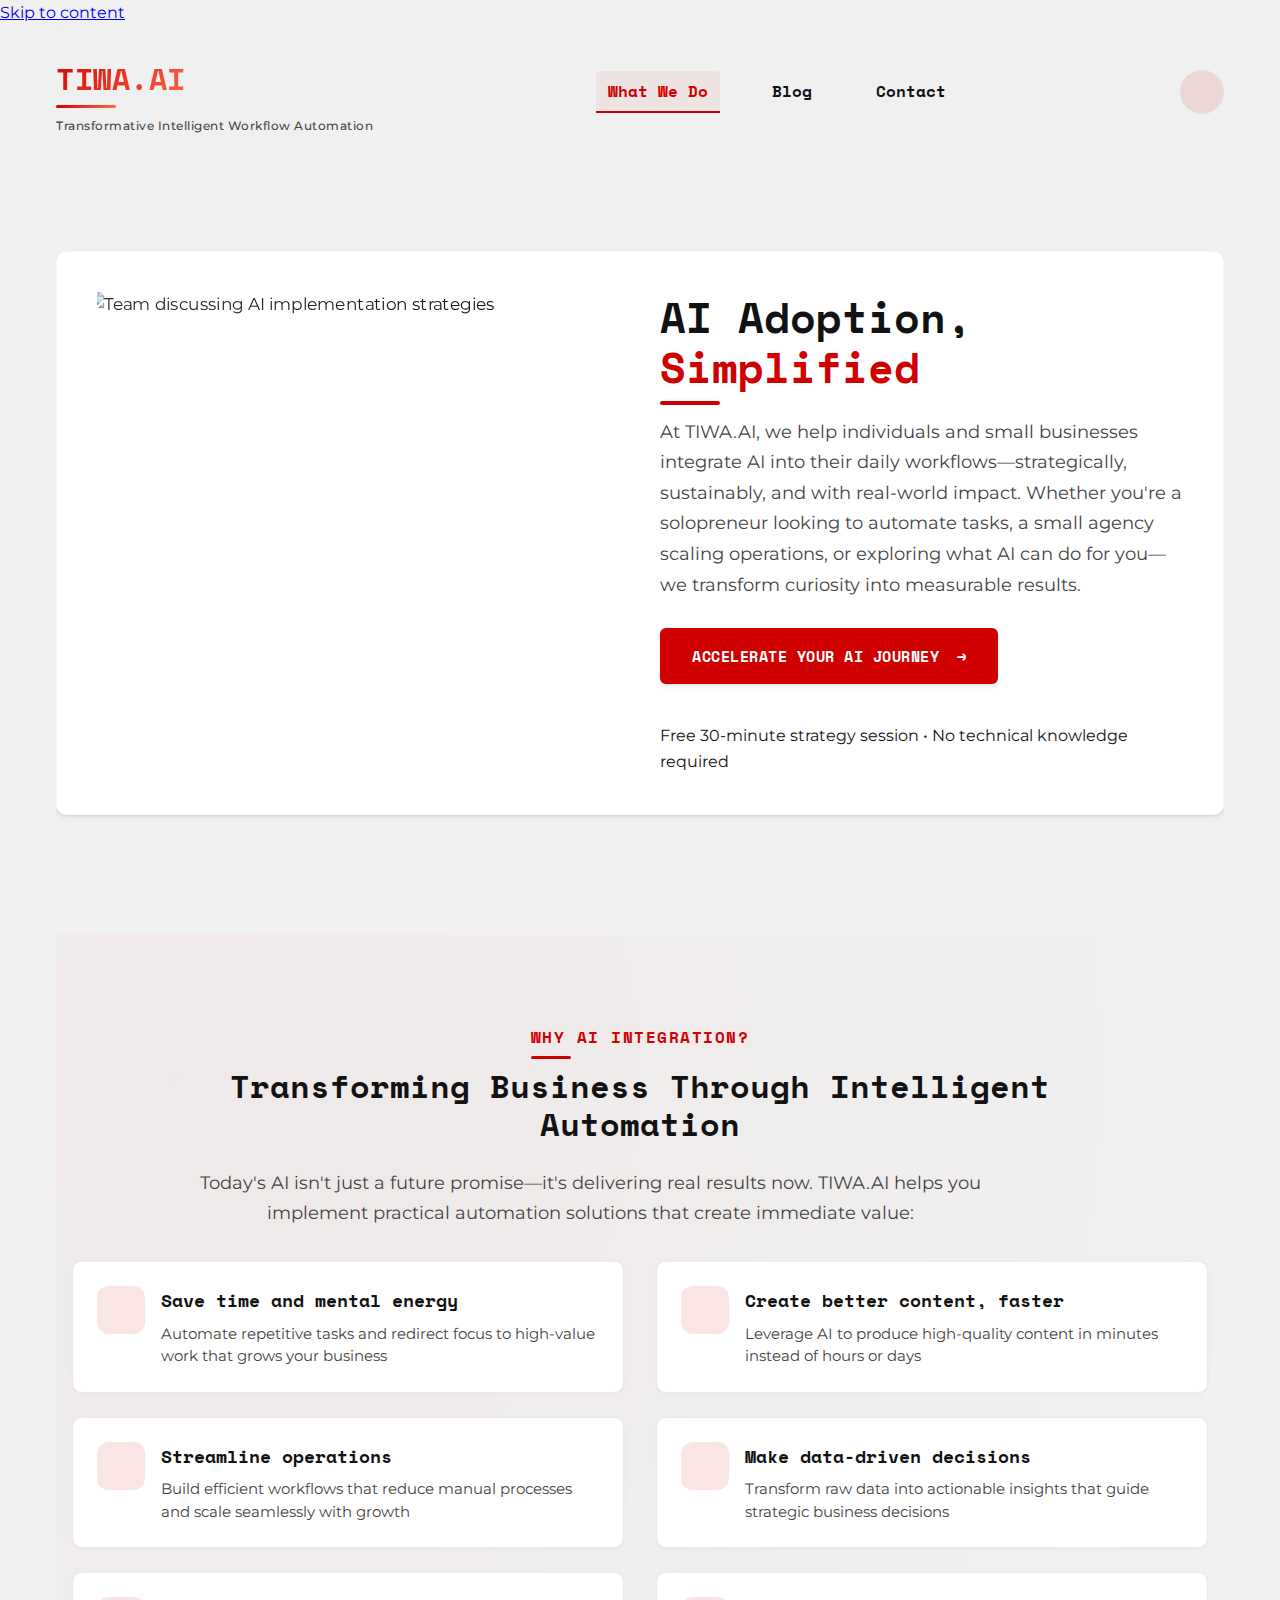
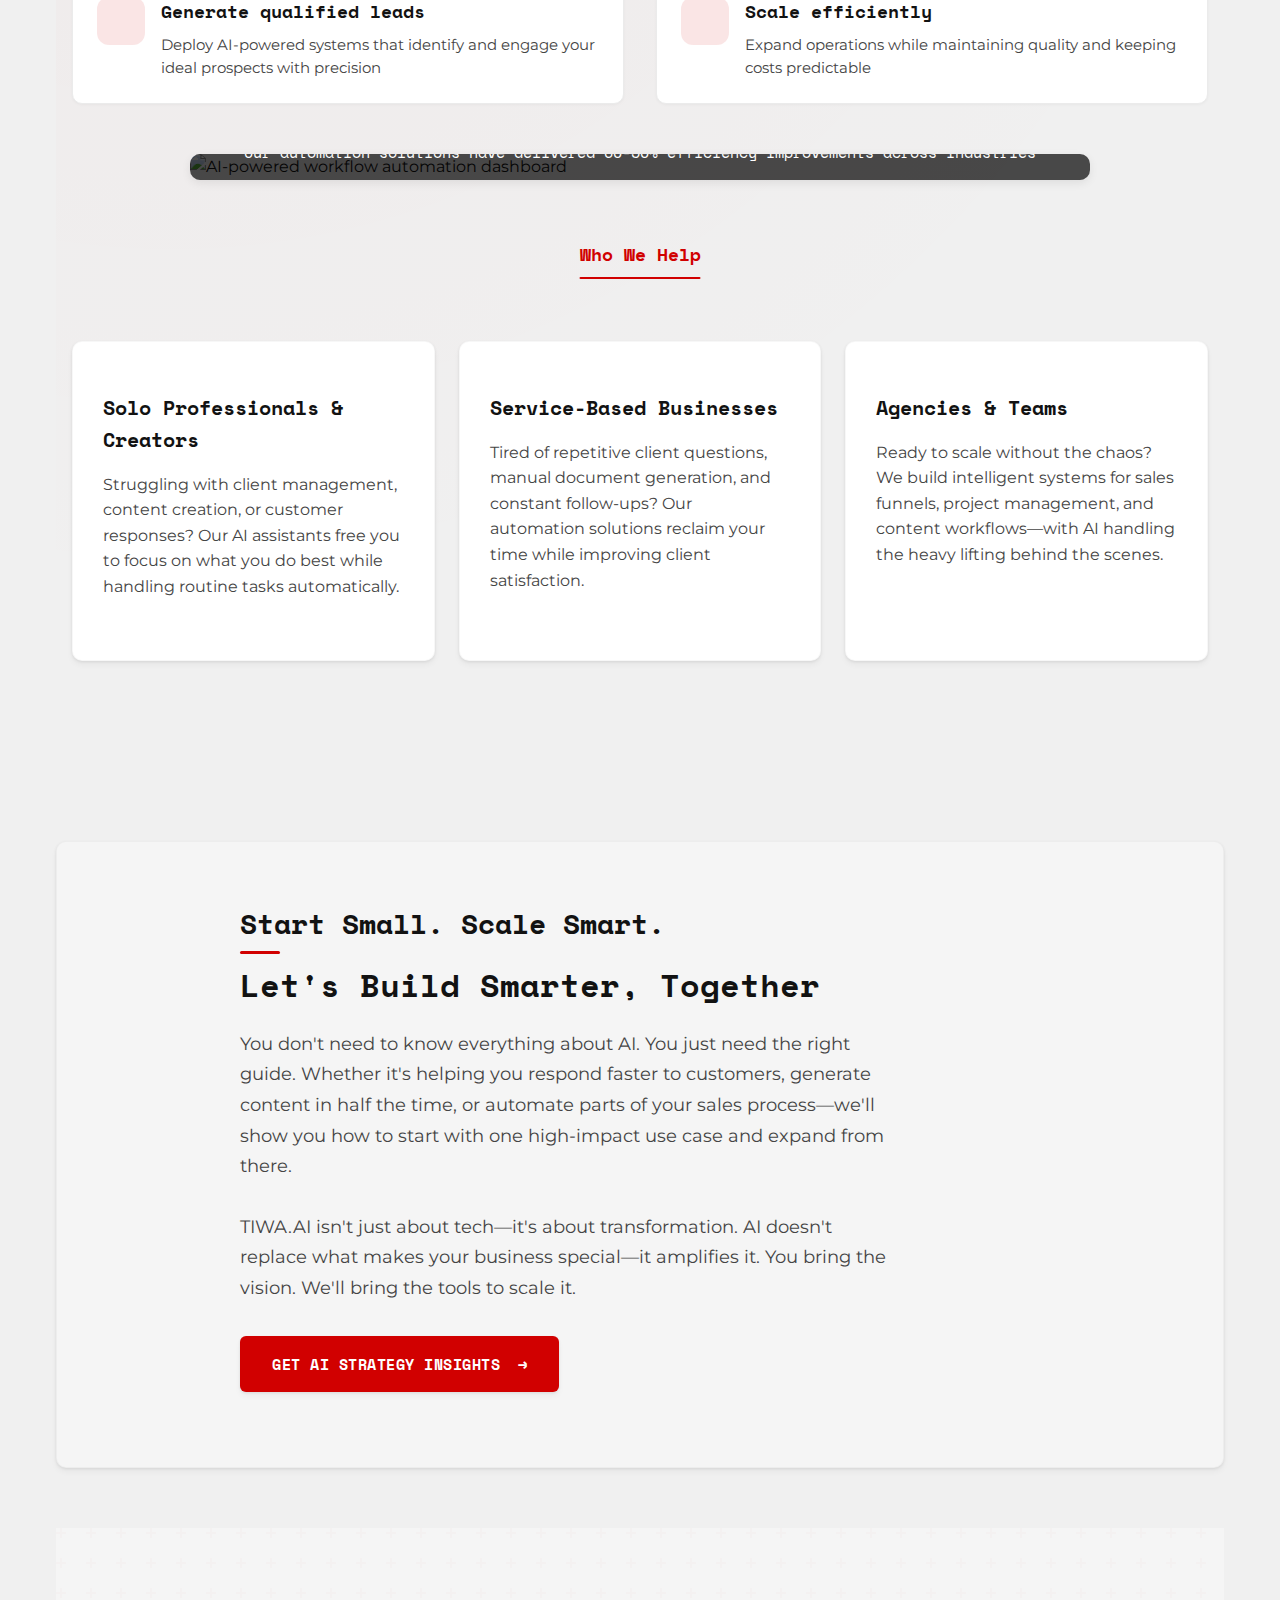
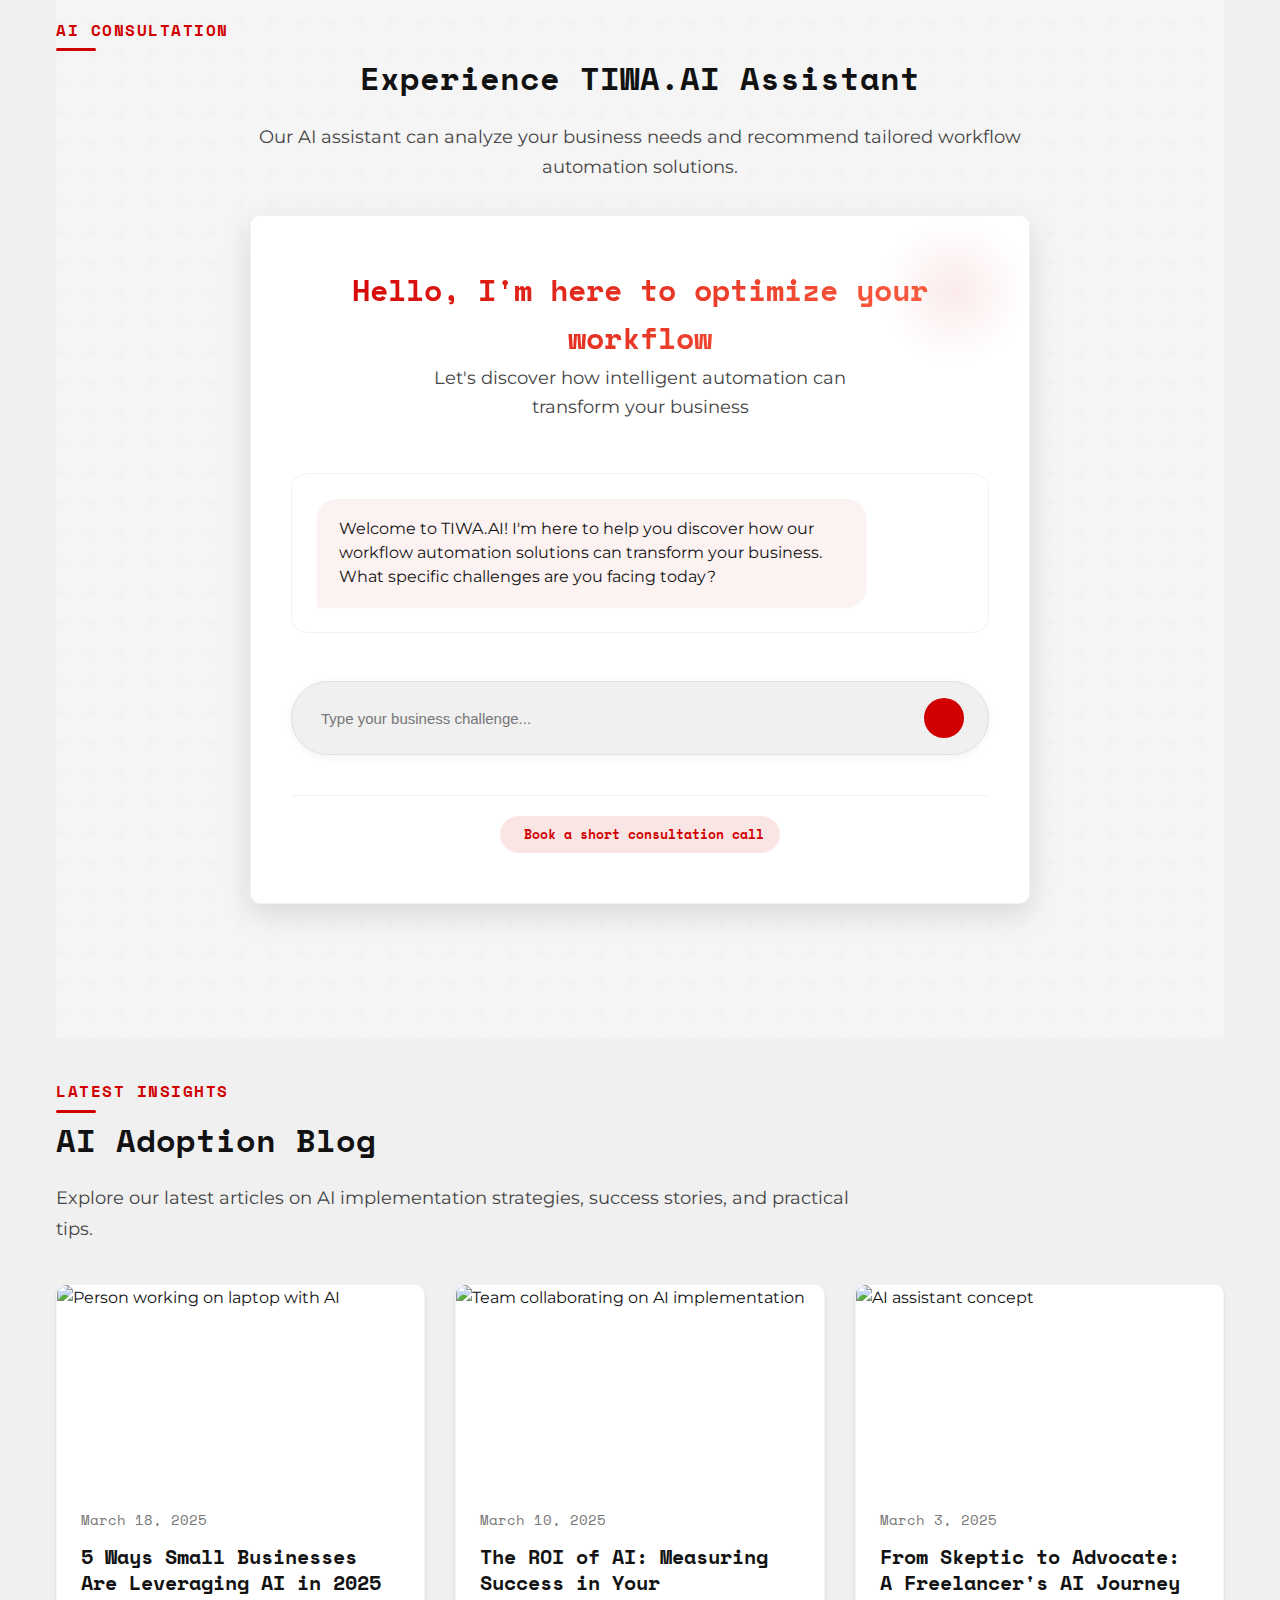
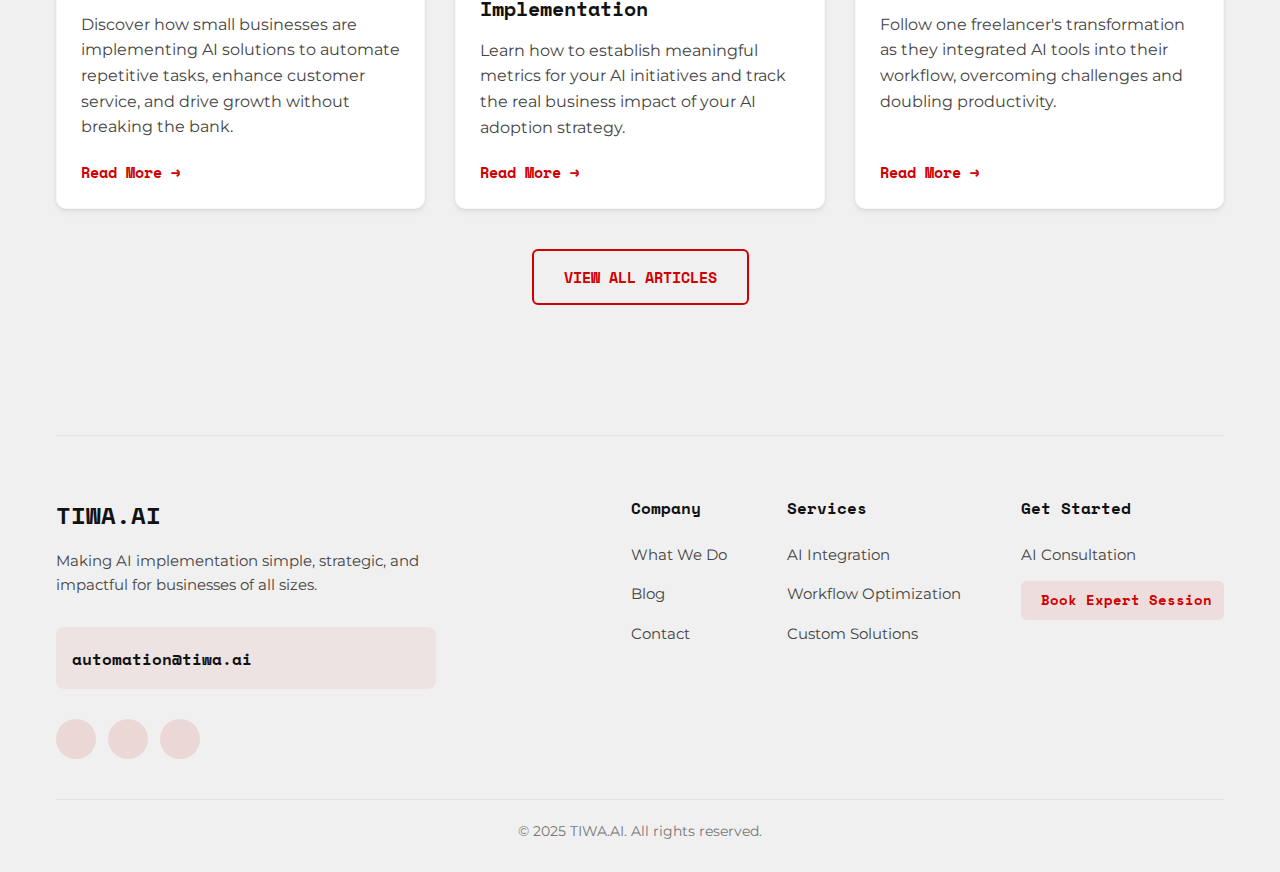
==== commit 62f816ff: "Fix CSS text-fill-color property and update site design" ====
--- a/index.html
+++ b/index.html
@@ -3,22 +3,28 @@
 <head>
     <meta charset="UTF-8">
     <meta name="viewport" content="width=device-width, initial-scale=1.0, maximum-scale=1.0, user-scalable=no">
-    <title>Softworks Trading - AI Architecture Consultancy</title>
+    <title>TIWA.AI - Transformative Intelligent Workflow Automation</title>
     <link rel="stylesheet" href="styles.css">
     <link rel="stylesheet" href="animations.css">
+    <link rel="stylesheet" href="additional-styles.css">
     <link rel="preconnect" href="https://fonts.googleapis.com">
     <link rel="preconnect" href="https://fonts.gstatic.com" crossorigin>
     <link href="https://fonts.googleapis.com/css2?family=Montserrat:wght@400;500;600;700&family=Space+Mono:wght@400;700&display=swap" rel="stylesheet">
     <!-- Using Phosphor Icons for modern, professional look -->
     <script src="https://unpkg.com/@phosphor-icons/web"></script>
-    <meta name="description" content="Softworks Trading specializes in AI integration, workflow optimization and custom AI solutions for businesses seeking to enhance productivity and efficiency.">
+    <meta name="description" content="TIWA.AI specializes in transformative intelligent workflow automation through AI integration, optimization and custom AI solutions for businesses seeking to enhance productivity and efficiency.">
 </head>
 <body>
     <div class="container">
         <header>
-            <div class="logo">Softworks Trading</div>
+            <div class="logo-container">
+                <div class="logo">TIWA.AI</div>
+                <div class="logo-subtitle">Transformative Intelligent Workflow Automation</div>
+            </div>
             <button class="mobile-nav-toggle" aria-label="Toggle Navigation Menu" aria-expanded="false" aria-controls="main-navigation">
-                <i class="ph ph-list" style="font-size: 24px;"></i>
+                <span class="toggle-bar"></span>
+                <span class="toggle-bar"></span>
+                <span class="toggle-bar"></span>
             </button>
             <nav class="main-nav" id="main-navigation" aria-label="Main Navigation">
                 <ul>
@@ -46,7 +52,7 @@
                     </div>
                     <div class="hero-content">
                         <h1>AI Adoption, <span class="highlight">Simplified</span></h1>
-                        <p class="description">At Softworks Trading, we help individuals and small businesses integrate AI into their daily workflows—strategically, sustainably, and with real-world impact. Whether you're a solopreneur looking to automate tasks, a small agency scaling operations, or exploring what AI can do for you—we transform curiosity into measurable results.</p>
+                        <p class="description">At TIWA.AI, we help individuals and small businesses integrate AI into their daily workflows—strategically, sustainably, and with real-world impact. Whether you're a solopreneur looking to automate tasks, a small agency scaling operations, or exploring what AI can do for you—we transform curiosity into measurable results.</p>
                         <div class="hero-ctas">
                             <a href="#ai-consultation" class="cta-button pulse-button" id="start-consultation">ACCELERATE YOUR AI JOURNEY <i class="ph ph-arrow-right"></i></a>
                             <p class="cta-caption">Free 30-minute strategy session • No technical knowledge required</p>
@@ -56,71 +62,97 @@
             </section>
 
             <section id="what-we-do" class="solutions">
-                <h2 class="section-overline">Why AI Integration?</h2>
-                <h3 class="section-title">Functional, Not Futuristic</h3>
-                <p class="section-description">AI is no longer futuristic—it's functional. From automating the mundane to unlocking entirely new service offerings, the right tools can help you:</p>
-                <ul class="feature-list">
-                    <li>
-                        <div class="feature-icon"><i class="ph ph-hourglass"></i></div>
-                        <div class="feature-content">
-                            <h4>Save time and mental energy</h4>
-                            <p>Automate repetitive tasks and focus on what truly matters to your business</p>
-                        </div>
-                    </li>
-                    <li>
-                        <div class="feature-icon"><i class="ph ph-flow-arrow"></i></div>
-                        <div class="feature-content">
-                            <h4>Streamline operations</h4>
-                            <p>Reduce manual tasks and create efficient workflows that scale with your business</p>
-                        </div>
-                    </li>
-                    <li>
-                        <div class="feature-icon"><i class="ph ph-users-three"></i></div>
-                        <div class="feature-content">
-                            <h4>Generate qualified leads</h4>
-                            <p>Use AI-powered targeting to find and engage your ideal customers</p>
-                        </div>
-                    </li>
-                    <li>
-                        <div class="feature-icon"><i class="ph ph-lightning"></i></div>
-                        <div class="feature-content">
-                            <h4>Create better content, faster</h4>
-                            <p>Produce high-quality content in a fraction of the time with AI assistance</p>
-                        </div>
-                    </li>
-                    <li>
-                        <div class="feature-icon"><i class="ph ph-chart-pie"></i></div>
-                        <div class="feature-content">
-                            <h4>Make data-driven decisions</h4>
-                            <p>Gain actionable insights from your data to guide strategic direction</p>
-                        </div>
-                    </li>
-                    <li>
-                        <div class="feature-icon"><i class="ph ph-trend-up"></i></div>
-                        <div class="feature-content">
-                            <h4>Scale efficiently</h4>
-                            <p>Expand your business operations without proportionally increasing costs</p>
-                        </div>
-                    </li>
-                </ul>
-                <div class="card-grid">
-                    <div class="card">
-                        <i class="ph ph-plugs-connected card-icon"></i>
-                        <h3>Solo Professionals & Creators</h3>
-                        <p class="card-text">Need help managing your schedule, creating content, or responding to customer inquiries? We'll help you build an AI-powered assistant that frees you up to focus on what you do best.</p>
-                        <div class="dot"></div>
-                    </div>
-                    <div class="card">
-                        <i class="ph ph-chart-line-up card-icon"></i>
-                        <h3>Service-Based Businesses</h3>
-                        <p class="card-text">Tired of handling the same client questions, generating documents manually, or juggling lead follow-ups? Let's automate the routine and reclaim your time.</p>
-                        <div class="dot"></div>
-                    </div>
-                    <div class="card">
-                        <i class="ph ph-code card-icon"></i>
-                        <h3>Agencies & Small Teams</h3>
-                        <p class="card-text">Looking to scale without the chaos? We'll help you build intelligent systems for sales funnels, client management, content distribution, and more—with AI doing the heavy lifting behind the scenes.</p>
-                        <div class="dot"></div>
+                <div class="solutions-content">
+                    <div class="solutions-header">
+                        <h2 class="section-overline">Why AI Integration?</h2>
+                        <h3 class="section-title">Transforming Business Through Intelligent Automation</h3>
+                        <p class="section-description">Today's AI isn't just a future promise—it's delivering real results now. TIWA.AI helps you implement practical automation solutions that create immediate value:</p>
+                    </div>
+                    
+                    <div class="benefits-grid">
+                        <div class="benefit-column">
+                            <ul class="feature-list">
+                                <li>
+                                    <div class="feature-icon"><i class="ph ph-hourglass"></i></div>
+                                    <div class="feature-content">
+                                        <h4>Save time and mental energy</h4>
+                                        <p>Automate repetitive tasks and redirect focus to high-value work that grows your business</p>
+                                    </div>
+                                </li>
+                                <li>
+                                    <div class="feature-icon"><i class="ph ph-flow-arrow"></i></div>
+                                    <div class="feature-content">
+                                        <h4>Streamline operations</h4>
+                                        <p>Build efficient workflows that reduce manual processes and scale seamlessly with growth</p>
+                                    </div>
+                                </li>
+                                <li>
+                                    <div class="feature-icon"><i class="ph ph-users-three"></i></div>
+                                    <div class="feature-content">
+                                        <h4>Generate qualified leads</h4>
+                                        <p>Deploy AI-powered systems that identify and engage your ideal prospects with precision</p>
+                                    </div>
+                                </li>
+                            </ul>
+                        </div>
+                        <div class="benefit-column">
+                            <ul class="feature-list">
+                                <li>
+                                    <div class="feature-icon"><i class="ph ph-lightning"></i></div>
+                                    <div class="feature-content">
+                                        <h4>Create better content, faster</h4>
+                                        <p>Leverage AI to produce high-quality content in minutes instead of hours or days</p>
+                                    </div>
+                                </li>
+                                <li>
+                                    <div class="feature-icon"><i class="ph ph-chart-pie"></i></div>
+                                    <div class="feature-content">
+                                        <h4>Make data-driven decisions</h4>
+                                        <p>Transform raw data into actionable insights that guide strategic business decisions</p>
+                                    </div>
+                                </li>
+                                <li>
+                                    <div class="feature-icon"><i class="ph ph-trend-up"></i></div>
+                                    <div class="feature-content">
+                                        <h4>Scale efficiently</h4>
+                                        <p>Expand operations while maintaining quality and keeping costs predictable</p>
+                                    </div>
+                                </li>
+                            </ul>
+                        </div>
+                    </div>
+                    
+                    <div class="solutions-showcase">
+                        <div class="solutions-image-container">
+                            <img src="https://images.unsplash.com/photo-1581091226825-a6a2a5aee158?w=800&auto=format&fit=crop&q=80" alt="AI-powered workflow automation dashboard" class="solutions-image">
+                            <div class="solutions-image-caption">
+                                <span>Our automation solutions have delivered 30-50% efficiency improvements across industries</span>
+                            </div>
+                        </div>
+                    </div>
+                    
+                    <div class="clients-section">
+                        <h4 class="clients-title">Who We Help</h4>
+                        <div class="card-grid">
+                            <div class="card">
+                                <i class="ph ph-user-focus card-icon"></i>
+                                <h3>Solo Professionals & Creators</h3>
+                                <p class="card-text">Struggling with client management, content creation, or customer responses? Our AI assistants free you to focus on what you do best while handling routine tasks automatically.</p>
+                                <div class="dot"></div>
+                            </div>
+                            <div class="card">
+                                <i class="ph ph-buildings card-icon"></i>
+                                <h3>Service-Based Businesses</h3>
+                                <p class="card-text">Tired of repetitive client questions, manual document generation, and constant follow-ups? Our automation solutions reclaim your time while improving client satisfaction.</p>
+                                <div class="dot"></div>
+                            </div>
+                            <div class="card">
+                                <i class="ph ph-users-three card-icon"></i>
+                                <h3>Agencies & Teams</h3>
+                                <p class="card-text">Ready to scale without the chaos? We build intelligent systems for sales funnels, project management, and content workflows—with AI handling the heavy lifting behind the scenes.</p>
+                                <div class="dot"></div>
+                            </div>
+                        </div>
                     </div>
                 </div>
             </section>
@@ -130,58 +162,31 @@
                     <h2 class="section-overline">Start Small. Scale Smart.</h2>
                     <h3 class="section-title">Let's Build Smarter, Together</h3>
                     <p>You don't need to know everything about AI. You just need the right guide. Whether it's helping you respond faster to customers, generate content in half the time, or automate parts of your sales process—we'll show you how to start with one high-impact use case and expand from there.</p>
-                    <p>SoftWorks Trading isn't just about tech—it's about transformation. AI doesn't replace what makes your business special—it amplifies it. You bring the vision. We'll bring the tools to scale it.</p>
+                    <p>TIWA.AI isn't just about tech—it's about transformation. AI doesn't replace what makes your business special—it amplifies it. You bring the vision. We'll bring the tools to scale it.</p>
                     <div class="cta-buttons">
                         <a href="#ai-consultation" class="cta-button" id="try-ai-chat">
                             <i class="ph ph-lightning"></i>
                             GET AI STRATEGY INSIGHTS
                         </a>
-                        <a href="#human-demo" class="secondary-button" id="try-human-demo">
-                            <i class="ph ph-user-circle"></i>
-                            TALK TO AN EXPERT
-                        </a>
                     </div>
                 </div>
             </section>
 
             <section id="ai-consultation" class="ai-assistant-section">
                 <h2 class="section-overline">AI Consultation</h2>
-                <h3 class="section-title">Get Personalized Guidance</h3>
-                <p class="section-description">Our AI consultant can analyze your business needs and suggest tailored AI solutions in minutes.</p>
+                <h3 class="section-title text-center">Experience TIWA.AI Assistant</h3>
+                <p class="section-description text-center">Our AI assistant can analyze your business needs and recommend tailored workflow automation solutions.</p>
                 
                 <div class="ai-interface-container">
                     <div class="modern-chat-interface">
                         <div class="chat-welcome">
-                            <h4 class="chat-greeting">Hello, I'm AIDA.</h4>
-                            <p class="chat-subgreeting">How can I help you implement AI solutions today?</p>
-                        </div>
-                        
-                        <div class="quick-actions">
-                            <button class="quick-action-button" data-query="Workflow automation">
-                                <i class="ph ph-flow-arrow"></i>
-                                <span>Workflow Automation</span>
-                            </button>
-                            <button class="quick-action-button" data-query="AI for content creation">
-                                <i class="ph ph-paint-brush"></i>
-                                <span>Content Creation</span>
-                            </button>
-                            <button class="quick-action-button" data-query="Data analysis">
-                                <i class="ph ph-chart-line-up"></i>
-                                <span>Data Analysis</span>
-                            </button>
-                            <button class="quick-action-button" data-query="Customer service AI">
-                                <i class="ph ph-users"></i>
-                                <span>Customer Service</span>
-                            </button>
-                            <button class="quick-action-button" data-query="Implementation steps">
-                                <i class="ph ph-code"></i>
-                                <span>Implementation</span>
-                            </button>
+                            <h4 class="chat-greeting">Hello, I'm here to optimize your workflow</h4>
+                            <p class="chat-subgreeting">Let's discover how intelligent automation can transform your business</p>
                         </div>
                         
                         <div class="chat-messages" id="chat-messages">
                             <div class="chat-bubble ai-bubble">
-                                <p>Hi there! I've helped 200+ businesses implement AI solutions. What are you looking to automate or optimize?</p>
+                                <p>Welcome to TIWA.AI! I'm here to help you discover how our workflow automation solutions can transform your business. What specific challenges are you facing today?</p>
                             </div>
                             <!-- Dynamic messages will appear here -->
                         </div>
@@ -192,17 +197,14 @@
                                 <button class="chat-action-button" id="start-chat" aria-label="Send message">
                                     <i class="ph ph-paper-plane-right"></i>
                                 </button>
-                                <button class="chat-action-button" id="start-call" aria-label="Start voice call">
-                                    <i class="ph ph-phone"></i>
-                                </button>
                             </div>
                         </div>
                         
-                        <div class="ai-capabilities">
-                            <div class="ai-model-selector">
-                                <span class="ai-model-label">AIDA 3</span>
-                                <i class="ph ph-caret-down"></i>
-                            </div>
+                        <div class="chat-footnote">
+                            <a href="#chat-start" class="book-call-link">
+                                <i class="ph ph-phone"></i>
+                                Book a short consultation call
+                            </a>
                         </div>
                     </div>
                 </div>
@@ -260,15 +262,14 @@
         <footer id="contact">
             <div class="footer-content">
                 <div class="footer-brand">
-                    <div class="footer-logo">Softworks Trading</div>
+                    <div class="footer-logo">TIWA.AI</div>
                     <p>Making AI implementation simple, strategic, and impactful for businesses of all sizes.</p>
                     
                     <!-- Contact information moved from separate section -->
                     <div class="footer-contact">
-                        <a href="mailto:hello@softworkstrading.co" class="footer-email">
+                        <a href="mailto:automation@tiwa.ai" class="footer-email">
                             <i class="ph ph-envelope"></i>
-                            <span>hello@softworkstrading.co</span>
-                            <small>24-hour response time</small>
+                            <span>automation@tiwa.ai</span>
                         </a>
                         <div class="footer-social">
                             <a href="#" class="social-icon" aria-label="LinkedIn"><i class="ph ph-linkedin-logo"></i></a>
@@ -309,7 +310,7 @@
                 </div>
             </div>
             <div class="footer-bottom">
-                <p>&copy; 2025 Softworks Trading. All rights reserved.</p>
+                <p>&copy; 2025 TIWA.AI. All rights reserved.</p>
             </div>
         </footer>
     </div>
--- a/styles.css
+++ b/styles.css
@@ -101,30 +101,47 @@
     z-index: 10;
 }
 
+/* Enhanced logo styles with professional design improvements */
+.logo-container {
+    display: flex;
+    flex-direction: column;
+    align-items: flex-start;
+    position: relative;
+}
+
 .logo {
     font-family: 'Space Mono', monospace;
     font-weight: 700;
-    font-size: 28px;
+    font-size: 30px;
     color: var(--text-primary);
     position: relative;
     padding: 5px 0;
     letter-spacing: 0.5px;
-    transition: color 0.3s ease;
-}
-
-.logo:hover {
-    color: var(--primary);
-}
-
-.logo::after {
+    background: linear-gradient(135deg, var(--primary), #FF6B4A);
+    -webkit-background-clip: text;
+    -webkit-text-fill-color: transparent;
+    background-clip: text;
+    margin-bottom: 2px;
+}
+
+.logo:after {
     content: '';
     position: absolute;
     bottom: 0;
     left: 0;
-    width: 100%;
+    width: 60px;
     height: 3px;
-    background-color: var(--primary);
+    background: linear-gradient(135deg, var(--primary), #FF6B4A);
     border-radius: 1.5px;
+}
+
+.logo-subtitle {
+    font-family: 'Montserrat', sans-serif;
+    font-size: 12px;
+    font-weight: 500;
+    color: var(--text-secondary);
+    letter-spacing: 0.5px;
+    margin-top: 6px;
 }
 
 .header-right {
@@ -712,6 +729,115 @@
     height: 100%;
     background-image: radial-gradient(circle at 10% 10%, rgba(209, 0, 0, 0.03) 0%, transparent 70%);
     z-index: -1;
+}
+
+/* Enhanced Solutions Section - Redesigned */
+.solutions {
+    padding: var(--section-spacing) 0;
+    position: relative;
+    z-index: 1;
+    background-color: var(--bg-color);
+}
+
+.solutions::before {
+    content: '';
+    position: absolute;
+    top: 0;
+    left: 0;
+    width: 100%;
+    height: 100%;
+    background-image: radial-gradient(circle at 10% 10%, rgba(209, 0, 0, 0.03) 0%, transparent 70%);
+    z-index: -1;
+}
+
+.solutions-content {
+    max-width: 1200px;
+    margin: 0 auto;
+    padding: 0 var(--space-md);
+}
+
+.solutions-header {
+    text-align: center;
+    max-width: 900px;
+    margin: 0 auto var(--space-xl);
+}
+
+.benefits-grid {
+    display: grid;
+    grid-template-columns: 1fr 1fr;
+    gap: var(--space-xl);
+    margin: var(--space-xl) 0;
+}
+
+.benefit-column .feature-list {
+    display: flex;
+    flex-direction: column;
+    gap: var(--space-lg);
+    margin: 0;
+}
+
+.solutions-showcase {
+    margin: var(--space-xxl) 0;
+}
+
+.clients-section {
+    margin-top: var(--space-xxl);
+}
+
+.clients-title {
+    font-family: 'Space Mono', monospace;
+    font-size: 18px;
+    font-weight: 700;
+    text-align: center;
+    margin-bottom: var(--space-xl);
+    color: var(--primary);
+    position: relative;
+    display: inline-block;
+    left: 50%;
+    transform: translateX(-50%);
+}
+
+.clients-title::after {
+    content: '';
+    position: absolute;
+    bottom: -10px;
+    left: 0;
+    width: 100%;
+    height: 2px;
+    background: var(--primary);
+    border-radius: 1px;
+}
+
+@media screen and (max-width: 992px) {
+    .benefits-grid {
+        grid-template-columns: 1fr;
+        gap: var(--space-lg);
+    }
+    
+    .benefit-column .feature-list {
+        margin: 0;
+    }
+    
+    .benefit-column:last-child {
+        margin-top: 0;
+    }
+}
+
+@media screen and (max-width: 768px) {
+    .solutions-header {
+        text-align: left;
+    }
+    
+    .clients-title {
+        text-align: left;
+        left: 0;
+        transform: none;
+    }
+    
+    .clients-title::after {
+        left: 0;
+        width: 60px;
+    }
 }
 
 /* Feature list enhanced styles */
@@ -1881,6 +2007,16 @@
     z-index: 1;
 }
 
+/* AI Assistant Section - Enhanced for full focus */
+.ai-assistant-section {
+    padding: var(--section-spacing) 0 calc(var(--section-spacing) * 1.5);
+    background-color: var(--lighter-gray);
+    position: relative;
+    overflow: hidden;
+    z-index: 1;
+    margin-bottom: 0;
+}
+
 .ai-assistant-section::before {
     content: '';
     position: absolute;
@@ -1896,7 +2032,7 @@
 .ai-interface-container {
     margin-top: var(--space-xl);
     padding: 0 var(--space-md);
-    max-width: 800px;
+    max-width: 900px; /* Increased from 800px */
     margin-left: auto;
     margin-right: auto;
     position: relative;
@@ -1905,15 +2041,15 @@
 .modern-chat-interface {
     background-color: var(--card-bg);
     border-radius: var(--border-radius);
-    box-shadow: var(--shadow-md);
-    padding: 40px 30px;
+    box-shadow: var(--shadow-lg); /* Upgraded from shadow-md */
+    padding: 50px 40px; /* Increased from 40px 30px */
     display: flex;
     flex-direction: column;
     gap: var(--space-lg);
     position: relative;
     overflow: hidden;
     border: 1px solid rgba(0, 0, 0, 0.05);
-    max-width: 680px;
+    max-width: 780px; /* Increased from 680px */
     margin: 0 auto;
     transition: transform 0.3s ease, box-shadow 0.3s ease;
 }
@@ -1936,109 +2072,136 @@
 }
 
 .chat-welcome {
-    text-align: center;
-    margin-bottom: var(--space-sm);
+        text-align: center;
+    margin-bottom: 20px; 
     position: relative;
     z-index: 1;
+    padding: 0 10px;
+    }
+
+.chat-welcome {
+        text-align: center;
+    margin-bottom: 28px; /* Increased from 20px */
+    position: relative;
+    z-index: 1;
+    padding: 0 20px; /* Increased from 10px */
 }
 
 .chat-greeting {
     font-family: 'Space Mono', monospace;
     font-weight: 700;
-    font-size: 26px;
-    margin: 0 0 var(--space-sm) 0;
+    font-size: 30px; /* Increased from 26px */
+    margin: 0 0 var(--space-md) 0; /* Increased from space-sm */
     color: var(--text-primary);
     background: linear-gradient(135deg, var(--primary), #FF6B4A);
     -webkit-background-clip: text;
     -webkit-text-fill-color: transparent;
     background-clip: text;
-    text-fill-color: transparent;
+    color: transparent; /* Standard fallback */
+    margin-bottom: 2px;
 }
 
 .chat-subgreeting {
-    font-size: 16px;
+    font-size: 18px; /* Increased from 16px */
     color: var(--text-secondary);
     margin: 0;
-}
-
-.quick-actions {
-    display: flex;
-    flex-wrap: wrap;
-    gap: 10px;
+    line-height: 1.6;
+    max-width: 500px;
+    margin: 0 auto;
+}
+
+.chat-messages {
+    display: flex;
+    flex-direction: column;
+    gap: 20px; /* Increased from 16px */
+    max-height: 300px; /* Increased from 250px */
+    overflow-y: auto;
+    margin-bottom: var(--space-md); /* Increased from space-sm */
+    position: relative;
+    z-index: 1;
+    scroll-behavior: smooth;
+    border: 1px solid rgba(0, 0, 0, 0.05);
+    background-color: rgba(255, 255, 255, 0.5);
+    border-radius: 16px; /* Increased from 12px */
+    padding: 25px; /* Increased from 20px */
+}
+
+.chat-bubble {
+    max-width: 85%;
+    padding: 18px 22px; /* Increased from 16px 20px */
+    border-radius: 20px;
+    position: relative;
+    line-height: 1.5;
+    animation: fadeIn 0.3s ease;
+    box-shadow: 0 1px 2px rgba(0, 0, 0, 0.05);
+}
+
+.chat-input-wrapper {
+    display: flex;
+    align-items: center;
+    gap: var(--space-sm);
+    padding: 16px 24px; /* Increased from 14px 20px */
+    background-color: var(--bg-color);
+    border-radius: 50px; /* Increased from 30px for more rounded look */
+    border: 1px solid var(--light-gray);
+    transition: border-color 0.3s ease, box-shadow 0.3s ease;
+    position: relative;
+    z-index: 1;
+    box-shadow: 0 2px 10px rgba(0, 0, 0, 0.05);
+    margin-top: 8px;
+}
+
+.chat-input {
+    flex: 1;
+    border: none;
+    background: transparent;
+    padding: 12px 8px; /* Increased from 10px 5px */
+    font-size: 16px; /* Increased from 15px */
+    color: var(--text-primary);
+    outline: none;
+}
+
+.chat-action-button {
+    display: flex;
+    align-items: center;
     justify-content: center;
-    margin: var(--space-sm) 0 var(--space-lg);
-    position: relative;
-    z-index: 1;
-}
-
-.quick-action-button {
-    display: flex;
+    width: 48px; /* Increased from 40px */
+    height: 48px; /* Increased from 40px */
+    border-radius: 50%;
+    border: none;
+    background-color: transparent;
+    cursor: pointer;
+    transition: all 0.2s ease;
+    color: var(--text-secondary);
+}
+
+.chat-footnote {
+    text-align: center;
+    margin-top: var(--space-lg); /* Increased from space-md */
+    padding-top: var(--space-md); /* Increased from space-sm */
+    font-size: 14px;
+    color: var(--text-secondary);
+    border-top: 1px solid rgba(0, 0, 0, 0.05);
+    display: flex;
+    flex-direction: column;
+    align-items: center;
+    gap: var(--space-md);
+}
+
+.book-call-link {
+    display: inline-flex;
     align-items: center;
     gap: 8px;
-    padding: 10px 14px;
-    border-radius: 20px;
-    background-color: transparent;
-    border: 1px solid var(--light-gray);
-    color: var(--text-primary);
-    font-family: 'Montserrat', sans-serif;
-    font-size: 14px;
-    font-weight: 500;
-    cursor: pointer;
-    transition: all 0.2s ease;
-}
-
-.quick-action-button:hover, .quick-action-button:focus {
-    background-color: rgba(209, 0, 0, 0.05);
-    border-color: var(--primary);
-    transform: translateY(-2px);
-    box-shadow: 0 4px 8px rgba(209, 0, 0, 0.1);
-    outline: none;
-}
-
-.quick-action-button i {
+    padding: 12px 22px; /* Increased from 8px 16px */
+    background-color: rgba(209, 0, 0, 0.1);
+    border-radius: 30px; /* Increased from 20px */
     color: var(--primary);
-    font-size: 16px;
-}
-
-.chat-messages {
-    display: flex;
-    flex-direction: column;
-    gap: 16px;
-    max-height: 250px;
-    overflow-y: auto;
-    padding: var(--space-sm) 0;
-    margin-bottom: var(--space-sm);
-    position: relative;
-    z-index: 1;
-    scroll-behavior: smooth;
-}
-
-/* Custom scrollbar for chat messages */
-.chat-messages::-webkit-scrollbar {
-    width: 6px;
-}
-
-.chat-messages::-webkit-scrollbar-track {
-    background: rgba(0, 0, 0, 0.05);
-    border-radius: 10px;
-}
-
-.chat-messages::-webkit-scrollbar-thumb {
-    background: rgba(209, 0, 0, 0.2);
-    border-radius: 10px;
-}
-
-.chat-messages::-webkit-scrollbar-thumb:hover {
-    background: rgba(209, 0, 0, 0.3);
-}
-
-.chat-bubble {
-    max-width: 85%;
-    padding: 16px 20px;
-    border-radius: 20px;
-    position: relative;
-    line-height: 1.5;
-    animation: fadeIn 0.3s ease;
+    font-family: 'Space Mono', monospace;
+    font-size: 15px; /* Increased from 13px */
+    font-weight: 600;
+    margin-top: 0;
+    text-decoration: none;
+    transition: all 0.3s ease;
 }
 
 @keyframes fadeIn {
@@ -2062,24 +2225,6 @@
 .chat-bubble p {
     margin: 0;
     line-height: 1.5;
-}
-
-.chat-input-wrapper {
-    display: flex;
-    align-items: center;
-    gap: var(--space-sm);
-    padding: 14px 20px;
-    background-color: var(--bg-color);
-    border-radius: 30px;
-    border: 1px solid var(--light-gray);
-    transition: border-color 0.3s ease, box-shadow 0.3s ease;
-    position: relative;
-    z-index: 1;
-}
-
-.chat-input-wrapper:focus-within {
-    border-color: var(--primary);
-    box-shadow: 0 0 0 3px rgba(209, 0, 0, 0.1);
 }
 
 .chat-input {
@@ -2130,6 +2275,66 @@
     color: var(--primary);
 }
 
+/* Call button with tooltip - New styles */
+.call-button {
+    position: relative;
+    background-color: rgba(209, 0, 0, 0.1) !important;
+    color: var(--primary) !important;
+    animation: pulse 2s infinite;
+    font-weight: bold;
+}
+
+.call-button:hover {
+    animation: none;
+}
+
+@keyframes pulse {
+    0% {
+        box-shadow: 0 0 0 0 rgba(209, 0, 0, 0.4);
+    }
+    70% {
+        box-shadow: 0 0 0 10px rgba(209, 0, 0, 0);
+    }
+    100% {
+        box-shadow: 0 0 0 0 rgba(209, 0, 0, 0);
+    }
+}
+
+.call-tooltip {
+    position: absolute;
+    bottom: -40px;
+        left: 50%;
+        transform: translateX(-50%);
+    background-color: var(--primary);
+    color: white;
+    padding: 10px 14px;
+    border-radius: 8px;
+    font-size: 14px;
+    font-weight: 500;
+    white-space: nowrap;
+    pointer-events: none;
+    opacity: 0;
+    transition: opacity 0.3s ease, bottom 0.3s ease;
+    z-index: 2;
+    box-shadow: 0 4px 12px rgba(209, 0, 0, 0.2);
+}
+
+.call-tooltip::after {
+    content: '';
+    position: absolute;
+    top: -5px;
+    left: 50%;
+    transform: translateX(-50%);
+    border-width: 0 5px 5px 5px;
+    border-style: solid;
+    border-color: transparent transparent var(--primary) transparent;
+}
+
+.call-button:hover .call-tooltip {
+    opacity: 1;
+    bottom: -35px;
+}
+
 .ai-capabilities {
     display: flex;
     justify-content: flex-end;
@@ -2187,12 +2392,21 @@
     animation-delay: 0.4s;
 }
 
+/* Chat footnote - New styles */
+.chat-footnote {
+    text-align: center;
+    margin-top: var(--space-md);
+    padding-top: var(--space-sm);
+    font-size: 14px;
+    color: var(--text-secondary);
+    border-top: 1px solid rgba(0, 0, 0, 0.05);
+}
+
 @keyframes typingAnimation {
     0%, 100% { transform: translateY(0); opacity: 0.5; }
     50% { transform: translateY(-4px); opacity: 1; }
 }
 
-/* Media queries for the modern chat interface */
 @media screen and (max-width: 768px) {
     .modern-chat-interface {
         padding: 30px 20px;
@@ -2212,6 +2426,51 @@
     .chat-subgreeting {
         font-size: 15px;
     }
+    
+    .suggestions-container {
+        flex-direction: column;
+        align-items: center;
+        width: 100%;
+    }
+    
+    .chat-suggestion {
+        width: 100%;
+        text-align: center;
+    }
+
+    /* Improved mobile chat experience */
+    .chat-suggestion {
+        width: 100%; 
+        min-width: unset;
+        padding: 14px 16px;
+        margin: 0 auto;
+    }
+    
+    .quick-action-button {
+        min-width: 160px;
+        justify-content: center;
+        padding: 12px 16px;
+    }
+    
+    .chat-input-wrapper {
+        padding: 12px 16px;
+    }
+    
+    .chat-messages {
+        max-height: 220px;
+    }
+    
+    .chat-bubble {
+        max-width: 90%;
+    }
+    
+    .section-title.text-center {
+        text-align: center;
+    }
+    
+    .section-description {
+        text-align: center;
+    }
 }
 
 @media screen and (max-width: 480px) {
@@ -2243,3 +2502,285 @@
     margin: 0 auto;
     padding: 0 var(--space-md);
 }
+
+/* Text alignment helper classes */
+.text-center {
+    text-align: center;
+    margin-left: auto;
+    margin-right: auto;
+}
+
+/* Mobile navigation toggle - ensure it's only visible on mobile */
+.mobile-nav-toggle {
+    display: none; /* Hide by default on all screens */
+    background: none;
+    border: none;
+    padding: 8px;
+    cursor: pointer;
+    color: var(--text-primary);
+    border-radius: 4px;
+    transition: background-color 0.3s ease;
+}
+
+.mobile-nav-toggle:hover {
+    background-color: rgba(209, 0, 0, 0.1);
+}
+
+@media screen and (max-width: 768px) {
+    .mobile-nav-toggle {
+        display: flex; /* Only show on mobile screens */
+        align-items: center;
+        justify-content: center;
+        position: absolute;
+        right: 10px;
+        top: 50%;
+        transform: translateY(-50%);
+        z-index: 1000;
+    }
+    
+    .header-right {
+        position: absolute;
+        right: 70px;
+        top: 50%;
+        transform: translateY(-50%);
+    }
+}
+
+/* Mobile navigation toggle - Improved hamburger design */
+.mobile-nav-toggle {
+    display: none; /* Hide by default on all screens */
+    width: 40px;
+    height: 40px;
+    background: transparent;
+    border: none;
+    position: relative;
+    cursor: pointer;
+    z-index: 1010;
+    border-radius: 4px;
+    transition: all 0.3s ease;
+    padding: 8px;
+}
+
+.mobile-nav-toggle:hover {
+    background-color: rgba(209, 0, 0, 0.05);
+}
+
+.toggle-bar {
+    display: block;
+    width: 24px;
+    height: 2px;
+    background-color: var(--text-primary);
+    margin: 5px 0;
+    transition: all 0.3s ease;
+    border-radius: 1px;
+}
+
+.mobile-nav-toggle.active .toggle-bar:nth-child(1) {
+    transform: translateY(7px) rotate(45deg);
+    background-color: var(--primary);
+}
+
+.mobile-nav-toggle.active .toggle-bar:nth-child(2) {
+    opacity: 0;
+}
+
+.mobile-nav-toggle.active .toggle-bar:nth-child(3) {
+    transform: translateY(-7px) rotate(-45deg);
+    background-color: var(--primary);
+}
+
+/* Solutions image container */
+.solutions-image-container {
+    max-width: 900px;
+    margin: 50px auto 60px;
+    position: relative;
+    border-radius: var(--border-radius);
+    overflow: hidden;
+    box-shadow: var(--shadow-md);
+    transition: transform 0.3s ease, box-shadow 0.3s ease;
+}
+
+.solutions-image-container:hover {
+    transform: translateY(-5px);
+    box-shadow: var(--shadow-lg);
+}
+
+.solutions-image {
+        width: 100%;
+    height: auto;
+    display: block;
+    transition: transform 0.5s ease;
+}
+
+.solutions-image-container:hover .solutions-image {
+    transform: scale(1.02);
+}
+
+.solutions-image-caption {
+    position: absolute;
+    bottom: 0;
+    left: 0;
+    right: 0;
+    background-color: rgba(0, 0, 0, 0.7);
+    padding: 16px 20px;
+    color: white;
+    font-family: 'Space Mono', monospace;
+    font-size: 15px;
+    text-align: center;
+}
+
+/* Consultation Section */
+.consultation-section {
+    background-color: var(--lighter-gray);
+    padding: var(--section-spacing) 0;
+    position: relative;
+    overflow: hidden;
+    z-index: 1;
+    margin-top: 40px;
+}
+
+.consultation-section::before {
+    content: '';
+    position: absolute;
+    top: 0;
+    left: 0;
+    right: 0;
+    bottom: 0;
+    background-image: radial-gradient(circle at 90% 90%, rgba(209, 0, 0, 0.05) 0%, transparent 70%);
+    z-index: -1;
+}
+
+.consultation-form-container {
+    max-width: 800px;
+    margin: 40px auto 0;
+    background-color: var(--card-bg);
+    padding: 40px;
+    border-radius: var(--border-radius);
+    box-shadow: var(--shadow-md);
+    border: 1px solid rgba(0, 0, 0, 0.05);
+    transition: transform 0.3s ease, box-shadow 0.3s ease;
+}
+
+.consultation-form-container:hover {
+    transform: translateY(-5px);
+    box-shadow: var(--shadow-lg);
+}
+
+.consultation-form .form-row {
+    display: grid;
+    grid-template-columns: 1fr 1fr;
+    gap: 20px;
+    margin-bottom: 0;
+}
+
+.consultation-form .form-group {
+    margin-bottom: 24px;
+}
+
+.consultation-form label {
+    display: block;
+    font-family: 'Space Mono', monospace;
+    font-size: 14px;
+    font-weight: 600;
+    margin-bottom: 8px;
+    color: var(--text-primary);
+}
+
+.consultation-form input,
+.consultation-form select,
+.consultation-form textarea {
+    width: 100%;
+    padding: 14px 16px;
+    border: 1px solid var(--light-gray);
+    border-radius: 8px;
+    background-color: var(--bg-color);
+    font-family: 'Montserrat', sans-serif;
+    font-size: 15px;
+    color: var(--text-primary);
+    transition: border-color 0.3s ease, box-shadow 0.3s ease;
+}
+
+.consultation-form input:focus,
+.consultation-form select:focus,
+.consultation-form textarea:focus {
+    border-color: var(--primary);
+    outline: none;
+    box-shadow: 0 0 0 3px rgba(209, 0, 0, 0.1);
+}
+
+.consultation-form textarea {
+    resize: vertical;
+    min-height: 120px;
+}
+
+.form-submit {
+    text-align: center;
+    margin-top: 20px;
+}
+
+.form-note {
+    margin-top: 16px;
+    font-size: 14px;
+    color: var(--text-secondary);
+}
+
+/* Book call link in chat footer */
+.book-call-link {
+    display: inline-flex;
+    align-items: center;
+    gap: 8px;
+    padding: 8px 16px;
+    background-color: rgba(209, 0, 0, 0.1);
+    border-radius: 20px;
+    color: var(--primary);
+    font-family: 'Space Mono', monospace;
+    font-size: 13px;
+    font-weight: 600;
+    margin-top: 12px;
+    text-decoration: none;
+    transition: all 0.3s ease;
+}
+
+.book-call-link i {
+    font-size: 16px;
+}
+
+.book-call-link:hover {
+    background-color: var(--primary);
+    color: white;
+    transform: translateY(-2px);
+    box-shadow: 0 4px 8px rgba(209, 0, 0, 0.2);
+}
+
+/* Mobile responsive styles */
+@media screen and (max-width: 768px) {
+    .mobile-nav-toggle {
+        display: flex; /* Only show on mobile screens */
+        flex-direction: column;
+        align-items: center;
+        justify-content: center;
+        position: absolute;
+        right: 10px;
+        top: 50%;
+        transform: translateY(-50%);
+        z-index: 1000;
+    }
+
+    .consultation-form .form-row {
+        grid-template-columns: 1fr;
+        gap: 0;
+    }
+
+    .solutions-image-container {
+        margin: 30px auto 40px;
+    }
+
+    .solutions-image-caption {
+        padding: 12px 15px;
+        font-size: 13px;
+    }
+
+    .consultation-form-container {
+        padding: 30px 20px;
+    }
+}
--- a/additional-styles.css
+++ b/additional-styles.css
@@ -0,0 +1,207 @@
+/* Solutions image container */
+.solutions-image-container {
+    max-width: 900px;
+    margin: 50px auto 60px;
+    position: relative;
+    border-radius: var(--border-radius);
+    overflow: hidden;
+    box-shadow: var(--shadow-md);
+    transition: transform 0.3s ease, box-shadow 0.3s ease;
+}
+
+.solutions-image-container:hover {
+    transform: translateY(-5px);
+    box-shadow: var(--shadow-lg);
+}
+
+.solutions-image {
+    width: 100%;
+    height: auto;
+    display: block;
+    transition: transform 0.5s ease;
+}
+
+.solutions-image-container:hover .solutions-image {
+    transform: scale(1.02);
+}
+
+.solutions-image-caption {
+    position: absolute;
+    bottom: 0;
+    left: 0;
+    right: 0;
+    background-color: rgba(0, 0, 0, 0.7);
+    padding: 16px 20px;
+    color: white;
+    font-family: 'Space Mono', monospace;
+    font-size: 15px;
+    text-align: center;
+}
+
+/* Improved mobile toggle */
+.toggle-bar {
+    display: block;
+    width: 24px;
+    height: 2px;
+    background-color: var(--text-primary);
+    margin: 5px 0;
+    transition: all 0.3s ease;
+    border-radius: 1px;
+}
+
+.mobile-nav-toggle.active .toggle-bar:nth-child(1) {
+    transform: translateY(7px) rotate(45deg);
+    background-color: var(--primary);
+}
+
+.mobile-nav-toggle.active .toggle-bar:nth-child(2) {
+    opacity: 0;
+}
+
+.mobile-nav-toggle.active .toggle-bar:nth-child(3) {
+    transform: translateY(-7px) rotate(-45deg);
+    background-color: var(--primary);
+}
+
+/* Book call link in chat footer */
+.book-call-link {
+    display: inline-flex;
+    align-items: center;
+    gap: 8px;
+    padding: 8px 16px;
+    background-color: rgba(209, 0, 0, 0.1);
+    border-radius: 20px;
+    color: var(--primary);
+    font-family: 'Space Mono', monospace;
+    font-size: 13px;
+    font-weight: 600;
+    margin-top: 12px;
+    text-decoration: none;
+    transition: all 0.3s ease;
+}
+
+.book-call-link i {
+    font-size: 16px;
+}
+
+.book-call-link:hover {
+    background-color: var(--primary);
+    color: white;
+    transform: translateY(-2px);
+    box-shadow: 0 4px 8px rgba(209, 0, 0, 0.2);
+}
+
+/* Consultation Section */
+.consultation-section {
+    background-color: var(--lighter-gray);
+    padding: var(--section-spacing) 0;
+    position: relative;
+    overflow: hidden;
+    z-index: 1;
+    margin-top: 40px;
+}
+
+.consultation-section::before {
+    content: '';
+    position: absolute;
+    top: 0;
+    left: 0;
+    right: 0;
+    bottom: 0;
+    background-image: radial-gradient(circle at 90% 90%, rgba(209, 0, 0, 0.05) 0%, transparent 70%);
+    z-index: -1;
+}
+
+.consultation-form-container {
+    max-width: 800px;
+    margin: 40px auto 0;
+    background-color: var(--card-bg);
+    padding: 40px;
+    border-radius: var(--border-radius);
+    box-shadow: var(--shadow-md);
+    border: 1px solid rgba(0, 0, 0, 0.05);
+    transition: transform 0.3s ease, box-shadow 0.3s ease;
+}
+
+.consultation-form-container:hover {
+    transform: translateY(-5px);
+    box-shadow: var(--shadow-lg);
+}
+
+.consultation-form .form-row {
+    display: grid;
+    grid-template-columns: 1fr 1fr;
+    gap: 20px;
+    margin-bottom: 0;
+}
+
+.consultation-form .form-group {
+    margin-bottom: 24px;
+}
+
+.consultation-form label {
+    display: block;
+    font-family: 'Space Mono', monospace;
+    font-size: 14px;
+    font-weight: 600;
+    margin-bottom: 8px;
+    color: var(--text-primary);
+}
+
+.consultation-form input,
+.consultation-form select,
+.consultation-form textarea {
+    width: 100%;
+    padding: 14px 16px;
+    border: 1px solid var(--light-gray);
+    border-radius: 8px;
+    background-color: var(--bg-color);
+    font-family: 'Montserrat', sans-serif;
+    font-size: 15px;
+    color: var(--text-primary);
+    transition: border-color 0.3s ease, box-shadow 0.3s ease;
+}
+
+.consultation-form input:focus,
+.consultation-form select:focus,
+.consultation-form textarea:focus {
+    border-color: var(--primary);
+    outline: none;
+    box-shadow: 0 0 0 3px rgba(209, 0, 0, 0.1);
+}
+
+.consultation-form textarea {
+    resize: vertical;
+    min-height: 120px;
+}
+
+.form-submit {
+    text-align: center;
+    margin-top: 20px;
+}
+
+.form-note {
+    margin-top: 16px;
+    font-size: 14px;
+    color: var(--text-secondary);
+}
+
+@media screen and (max-width: 768px) {
+    .consultation-form .form-row {
+        grid-template-columns: 1fr;
+        gap: 0;
+    }
+
+    .solutions-image-container {
+        margin: 30px auto 40px;
+    }
+
+    .solutions-image-caption {
+        padding: 12px 15px;
+        font-size: 13px;
+    }
+
+    .consultation-form-container {
+        padding: 30px 20px;
+    }
+} 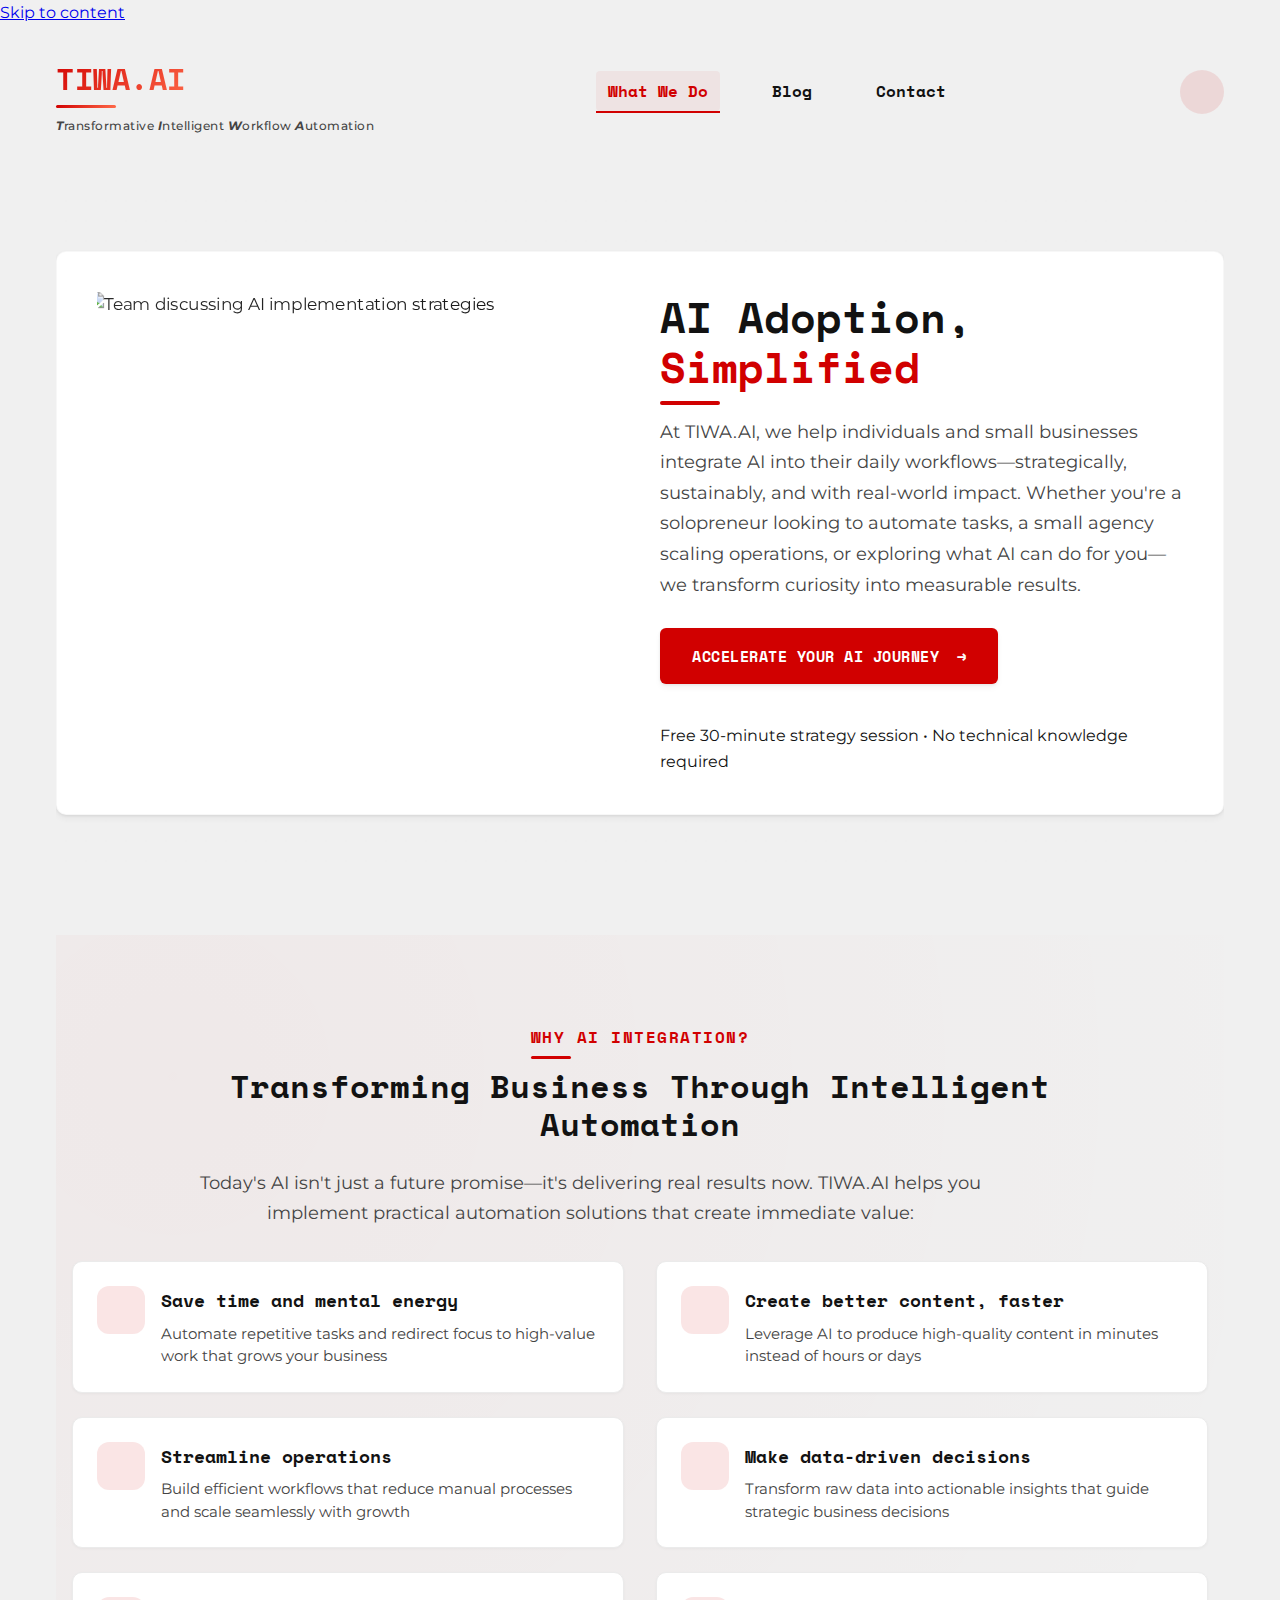
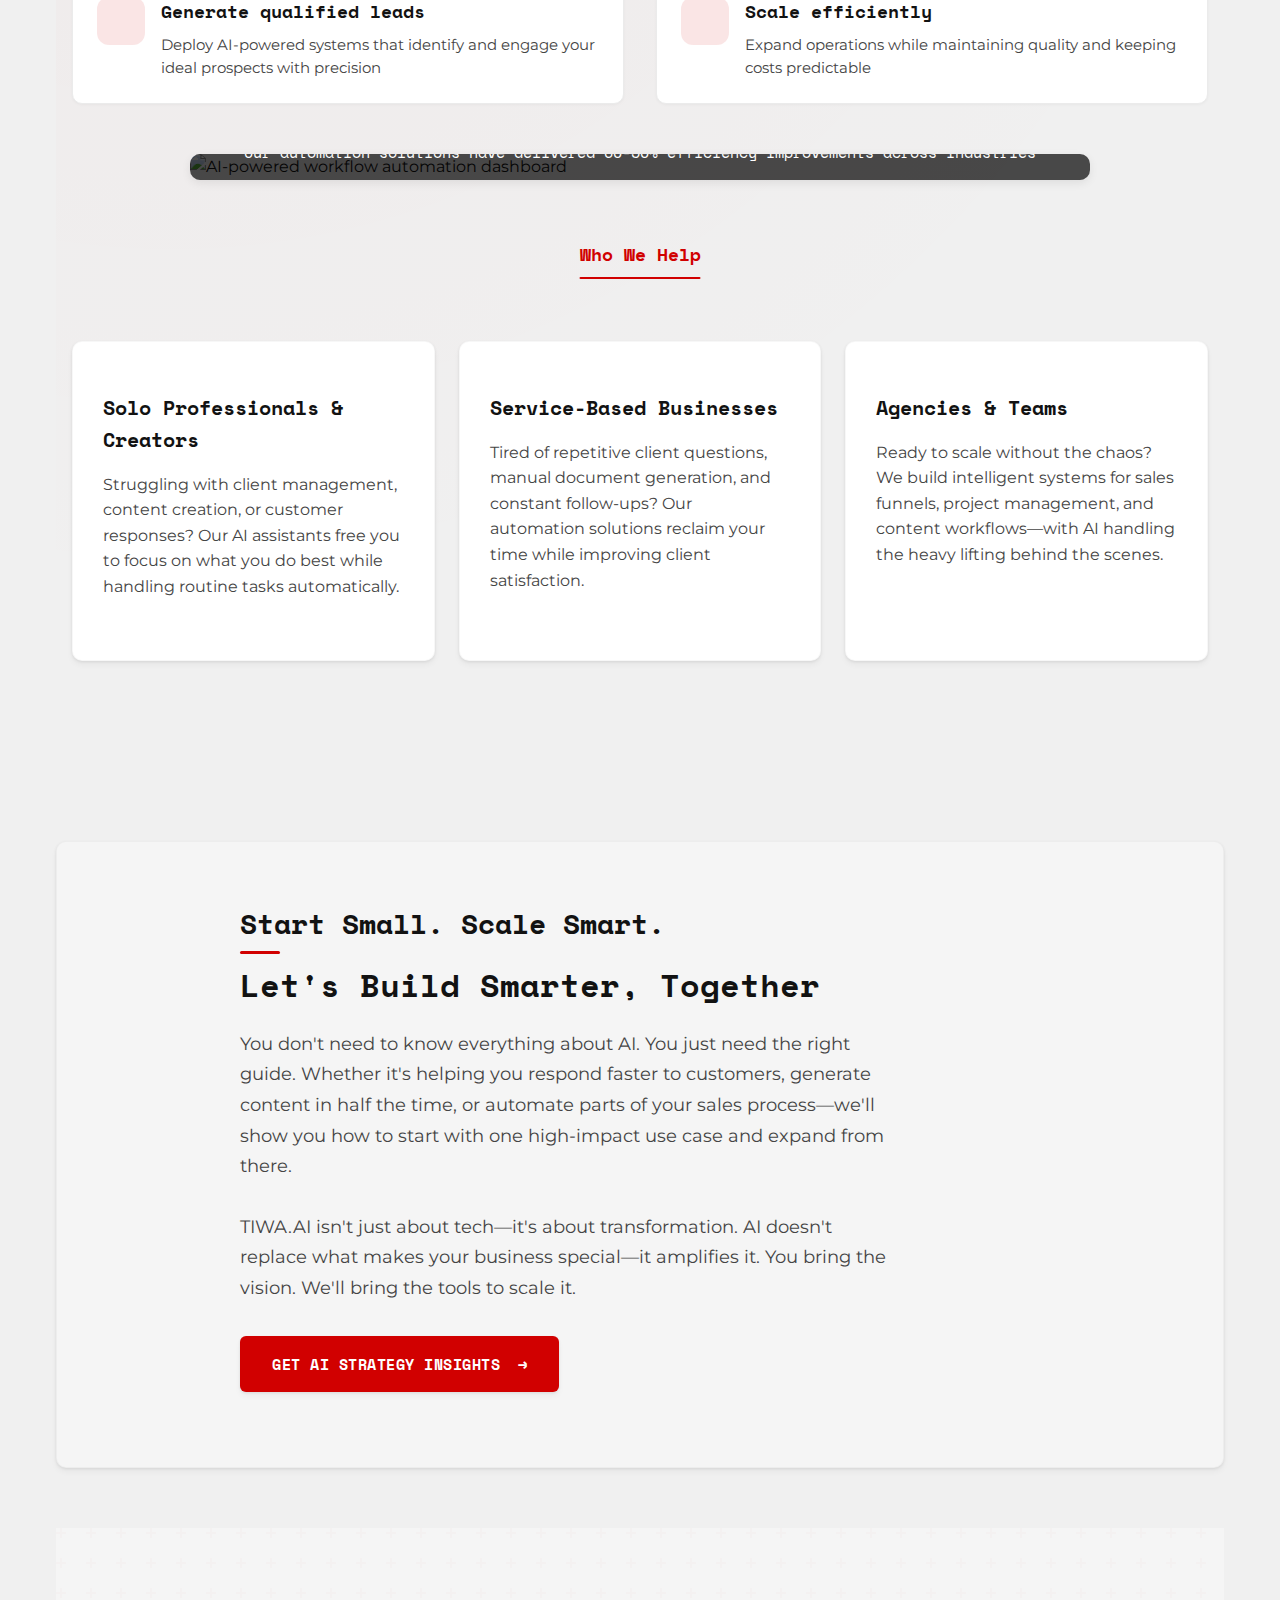
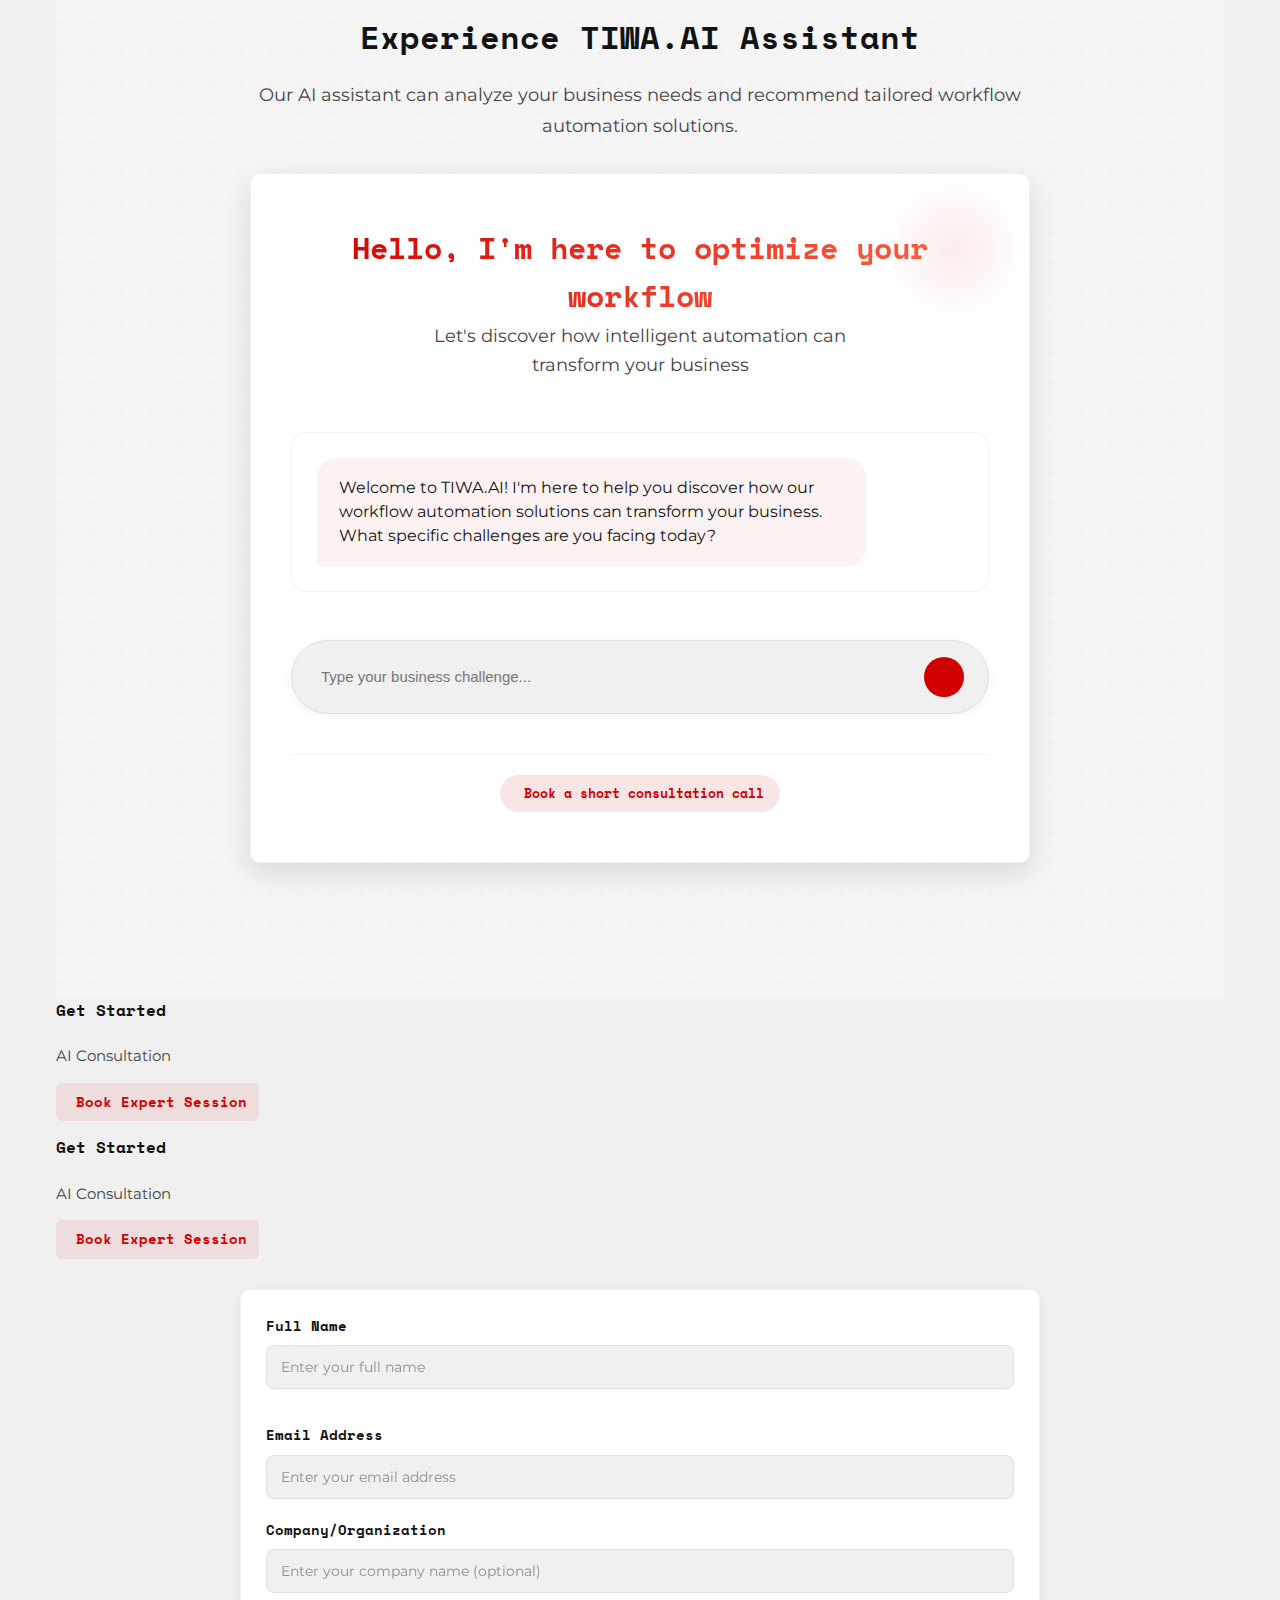
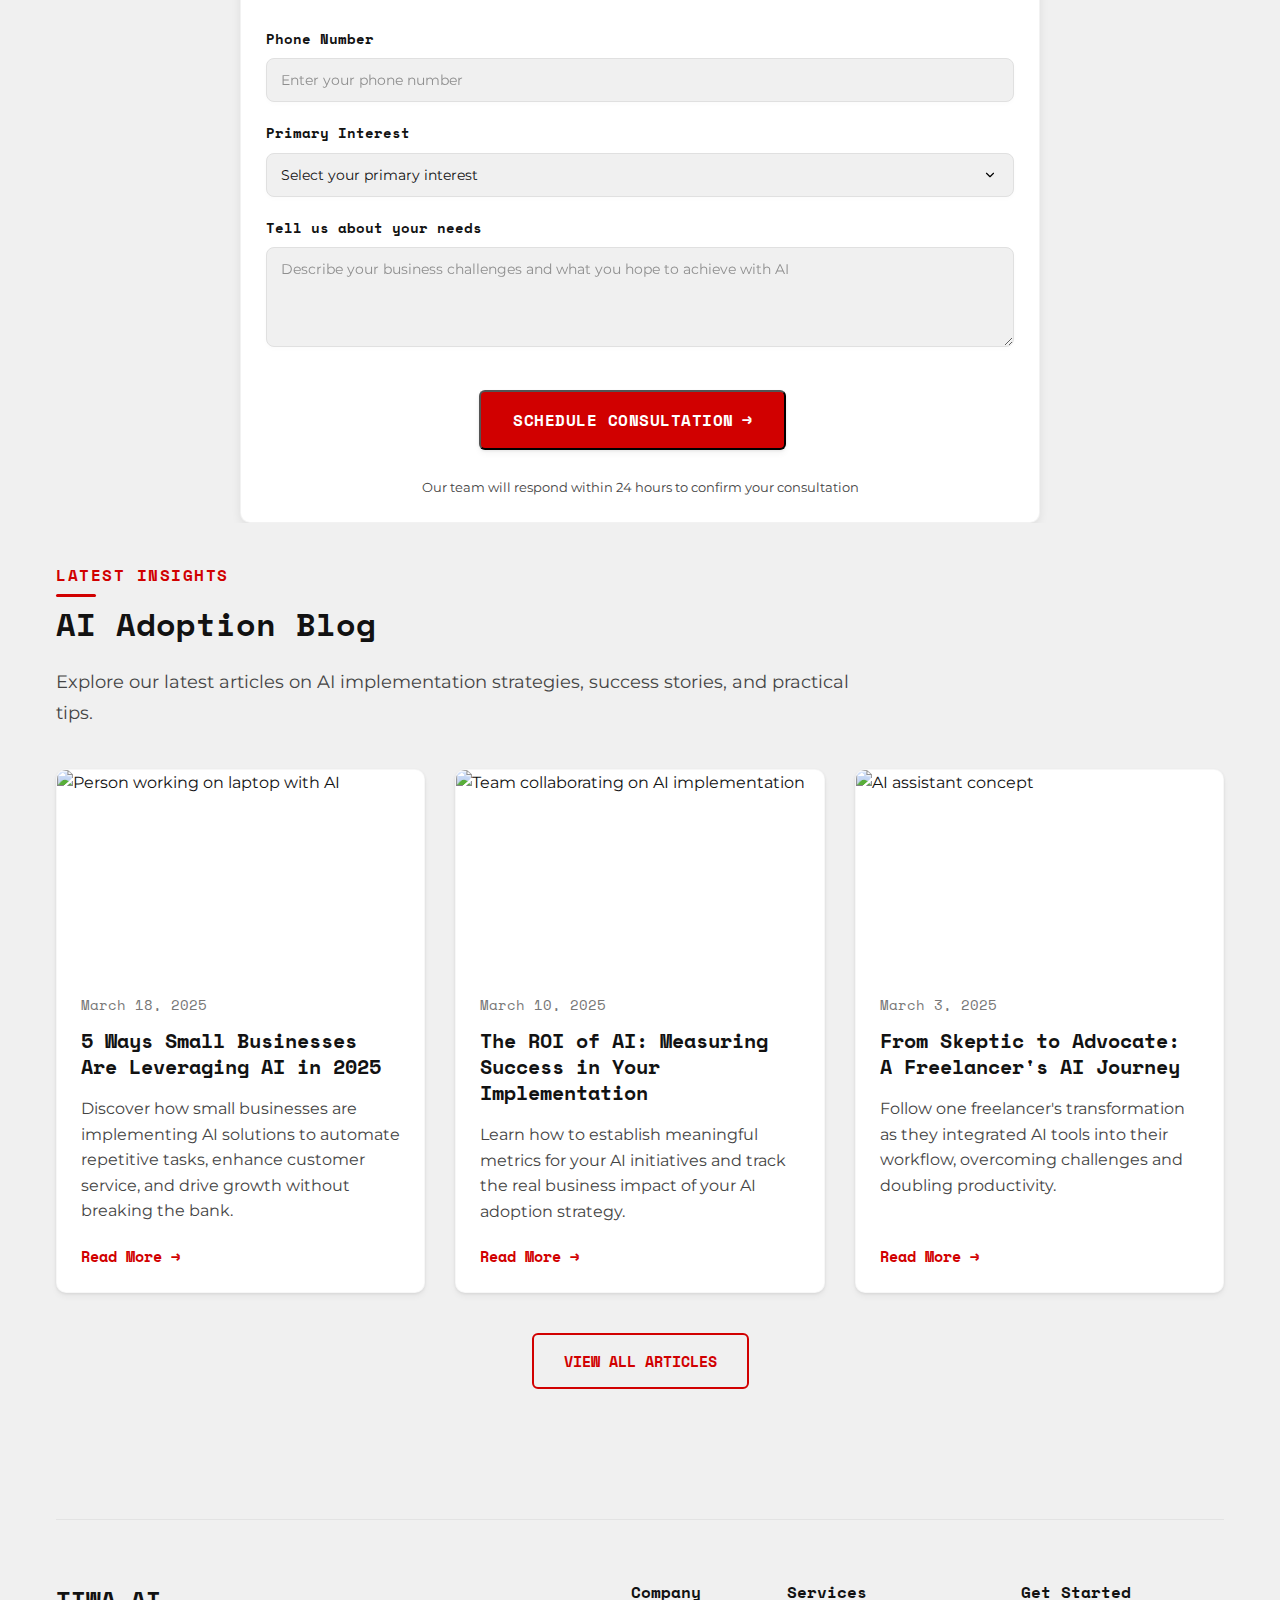
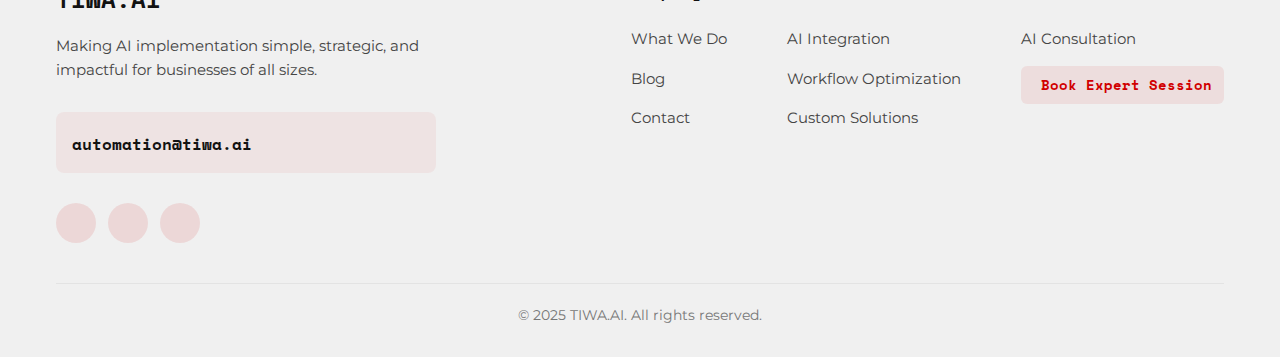
==== commit e0a58509: "UI improvements: Enhanced TIWA.AI acronym, moved consultation form to footer, removed AI Consultatio" ====
--- a/index.html
+++ b/index.html
@@ -19,7 +19,7 @@
         <header>
             <div class="logo-container">
                 <div class="logo">TIWA.AI</div>
-                <div class="logo-subtitle">Transformative Intelligent Workflow Automation</div>
+                <div class="logo-subtitle"><strong><em>T</em></strong>ransformative <strong><em>I</em></strong>ntelligent <strong><em>W</em></strong>orkflow <strong><em>A</em></strong>utomation</div>
             </div>
             <button class="mobile-nav-toggle" aria-label="Toggle Navigation Menu" aria-expanded="false" aria-controls="main-navigation">
                 <span class="toggle-bar"></span>
@@ -173,7 +173,6 @@
             </section>
 
             <section id="ai-consultation" class="ai-assistant-section">
-                <h2 class="section-overline">AI Consultation</h2>
                 <h3 class="section-title text-center">Experience TIWA.AI Assistant</h3>
                 <p class="section-description text-center">Our AI assistant can analyze your business needs and recommend tailored workflow automation solutions.</p>
                 
@@ -201,7 +200,7 @@
                         </div>
                         
                         <div class="chat-footnote">
-                            <a href="#chat-start" class="book-call-link">
+                            <a href="#human-demo" class="book-call-link">
                                 <i class="ph ph-phone"></i>
                                 Book a short consultation call
                             </a>
@@ -209,6 +208,79 @@
                     </div>
                 </div>
             </section>
+
+            <div class="footer-column">
+                <h4>Get Started</h4>
+                <ul>
+                    <li><a href="#ai-consultation">AI Consultation</a></li>
+                    <li>
+                        <a href="#human-demo" class="consult-expert-link" id="human-demo">
+                            <i class="ph ph-calendar"></i>
+                            <span>Book Expert Session</span>
+                        </a>
+                    </li>
+                </ul>
+            </div>
+
+            <div class="footer-column">
+                <h4>Get Started</h4>
+                <ul>
+                    <li><a href="#ai-consultation">AI Consultation</a></li>
+                    <li>
+                        <a href="#human-demo" class="consult-expert-link" id="human-demo">
+                            <i class="ph ph-calendar"></i>
+                            <span>Book Expert Session</span>
+                        </a>
+                    </li>
+                </ul>
+                <div class="consultation-form-container" id="human-demo">
+                    <form id="consultation-form" class="consultation-form">
+                        <div class="form-row">
+                            <div class="form-group">
+                                <label for="fullName">Full Name</label>
+                                <input type="text" id="fullName" name="fullName" placeholder="Enter your full name" required>
+                            </div>
+                            <div class="form-group">
+                                <label for="email">Email Address</label>
+                                <input type="email" id="email" name="email" placeholder="Enter your email address" required>
+                            </div>
+                        </div>
+                        
+                        <div class="form-row">
+                            <div class="form-group">
+                                <label for="company">Company/Organization</label>
+                                <input type="text" id="company" name="company" placeholder="Enter your company name (optional)">
+                            </div>
+                            <div class="form-group">
+                                <label for="phone">Phone Number</label>
+                                <input type="tel" id="phone" name="phone" placeholder="Enter your phone number">
+                            </div>
+                        </div>
+                        
+                        <div class="form-group">
+                            <label for="interest">Primary Interest</label>
+                            <select id="interest" name="interest" required>
+                                <option value="" disabled selected>Select your primary interest</option>
+                                <option value="workflow">Workflow Automation</option>
+                                <option value="content">Content Creation</option>
+                                <option value="data">Data Analysis</option>
+                                <option value="customer">Customer Service</option>
+                                <option value="custom">Custom Solution</option>
+                            </select>
+                        </div>
+                        
+                        <div class="form-group">
+                            <label for="message">Tell us about your needs</label>
+                            <textarea id="message" name="message" rows="4" placeholder="Describe your business challenges and what you hope to achieve with AI"></textarea>
+                        </div>
+                        
+                        <div class="form-submit">
+                            <button type="submit" class="cta-button">SCHEDULE CONSULTATION</button>
+                            <p class="form-note">Our team will respond within 24 hours to confirm your consultation</p>
+                        </div>
+                    </form>
+                </div>
+            </div>
             
             <section id="blog" class="blog-section">
                 <h2 class="section-overline">Latest Insights</h2>
--- a/additional-styles.css
+++ b/additional-styles.css
@@ -204,4 +204,89 @@
     .consultation-form-container {
         padding: 30px 20px;
     }
+}
+
+/* Footer Consultation Form */
+.footer-column .consultation-form-container {
+    margin-top: 30px;
+    background-color: var(--card-bg);
+    padding: 25px;
+    border-radius: var(--border-radius);
+    box-shadow: var(--shadow-md);
+    border: 1px solid rgba(0, 0, 0, 0.05);
+    transition: transform 0.3s ease, box-shadow 0.3s ease;
+}
+
+.footer-column .consultation-form-container:hover {
+    transform: translateY(-5px);
+    box-shadow: var(--shadow-lg);
+}
+
+.footer-column .consultation-form .form-row {
+    display: grid;
+    grid-template-columns: 1fr;
+    gap: 15px;
+    margin-bottom: 0;
+}
+
+.footer-column .consultation-form .form-group {
+    margin-bottom: 20px;
+}
+
+.footer-column .consultation-form label {
+    display: block;
+    font-family: 'Space Mono', monospace;
+    font-size: 14px;
+    font-weight: 600;
+    margin-bottom: 8px;
+    color: var(--text-primary);
+}
+
+.footer-column .consultation-form input,
+.footer-column .consultation-form select,
+.footer-column .consultation-form textarea {
+    width: 100%;
+    padding: 12px 14px;
+    border: 1px solid var(--light-gray);
+    border-radius: 8px;
+    background-color: var(--bg-color);
+    font-family: 'Montserrat', sans-serif;
+    font-size: 14px;
+    color: var(--text-primary);
+    transition: border-color 0.3s ease, box-shadow 0.3s ease;
+}
+
+.footer-column .consultation-form input:focus,
+.footer-column .consultation-form select:focus,
+.footer-column .consultation-form textarea:focus {
+    border-color: var(--primary);
+    outline: none;
+    box-shadow: 0 0 0 3px rgba(209, 0, 0, 0.1);
+}
+
+.footer-column .consultation-form textarea {
+    resize: vertical;
+    min-height: 100px;
+}
+
+.footer-column .form-submit {
+    text-align: center;
+    margin-top: 15px;
+}
+
+.footer-column .form-note {
+    margin-top: 12px;
+    font-size: 13px;
+    color: var(--text-secondary);
+}
+
+@media screen and (max-width: 768px) {
+    .footer-column .consultation-form .form-row {
+        grid-template-columns: 1fr;
+        gap: 0;
+    }
+    
+    .footer-column .consultation-form-container {
+        padding: 20px 15px;
+    }
 } 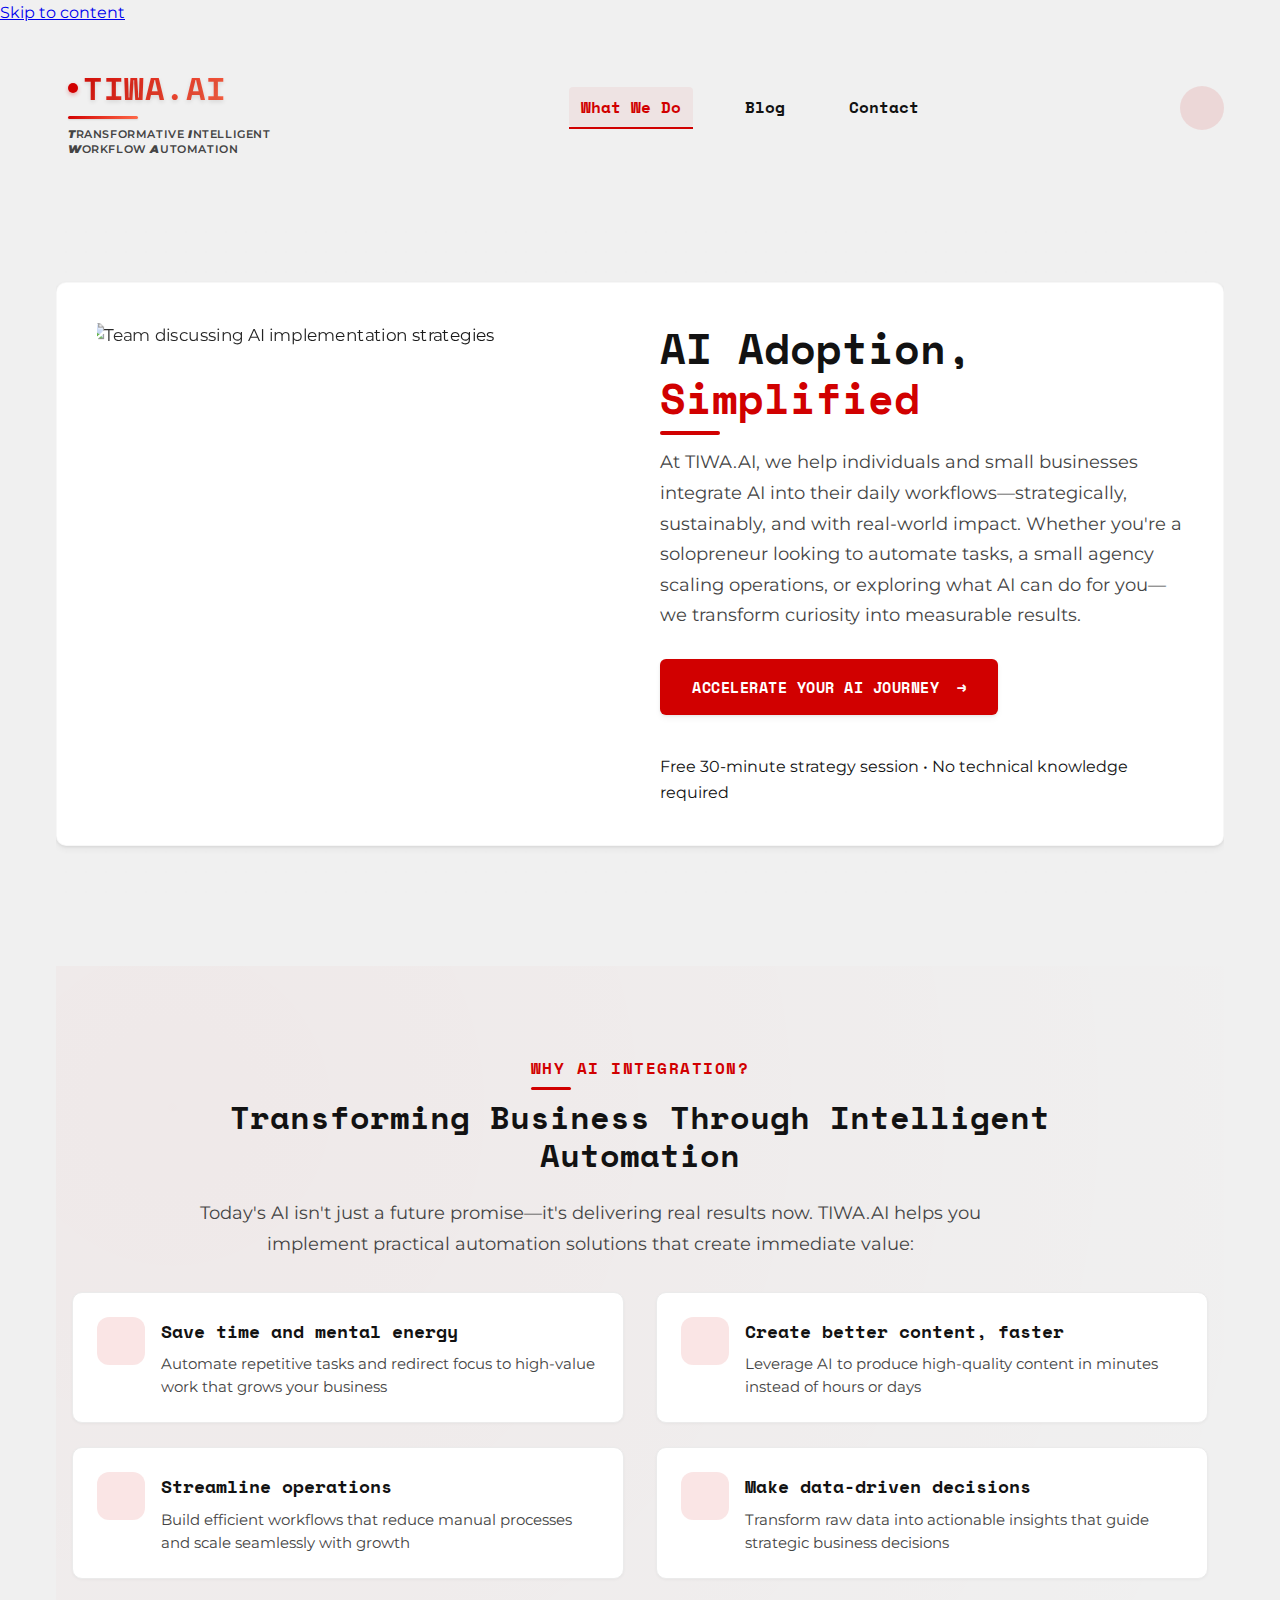
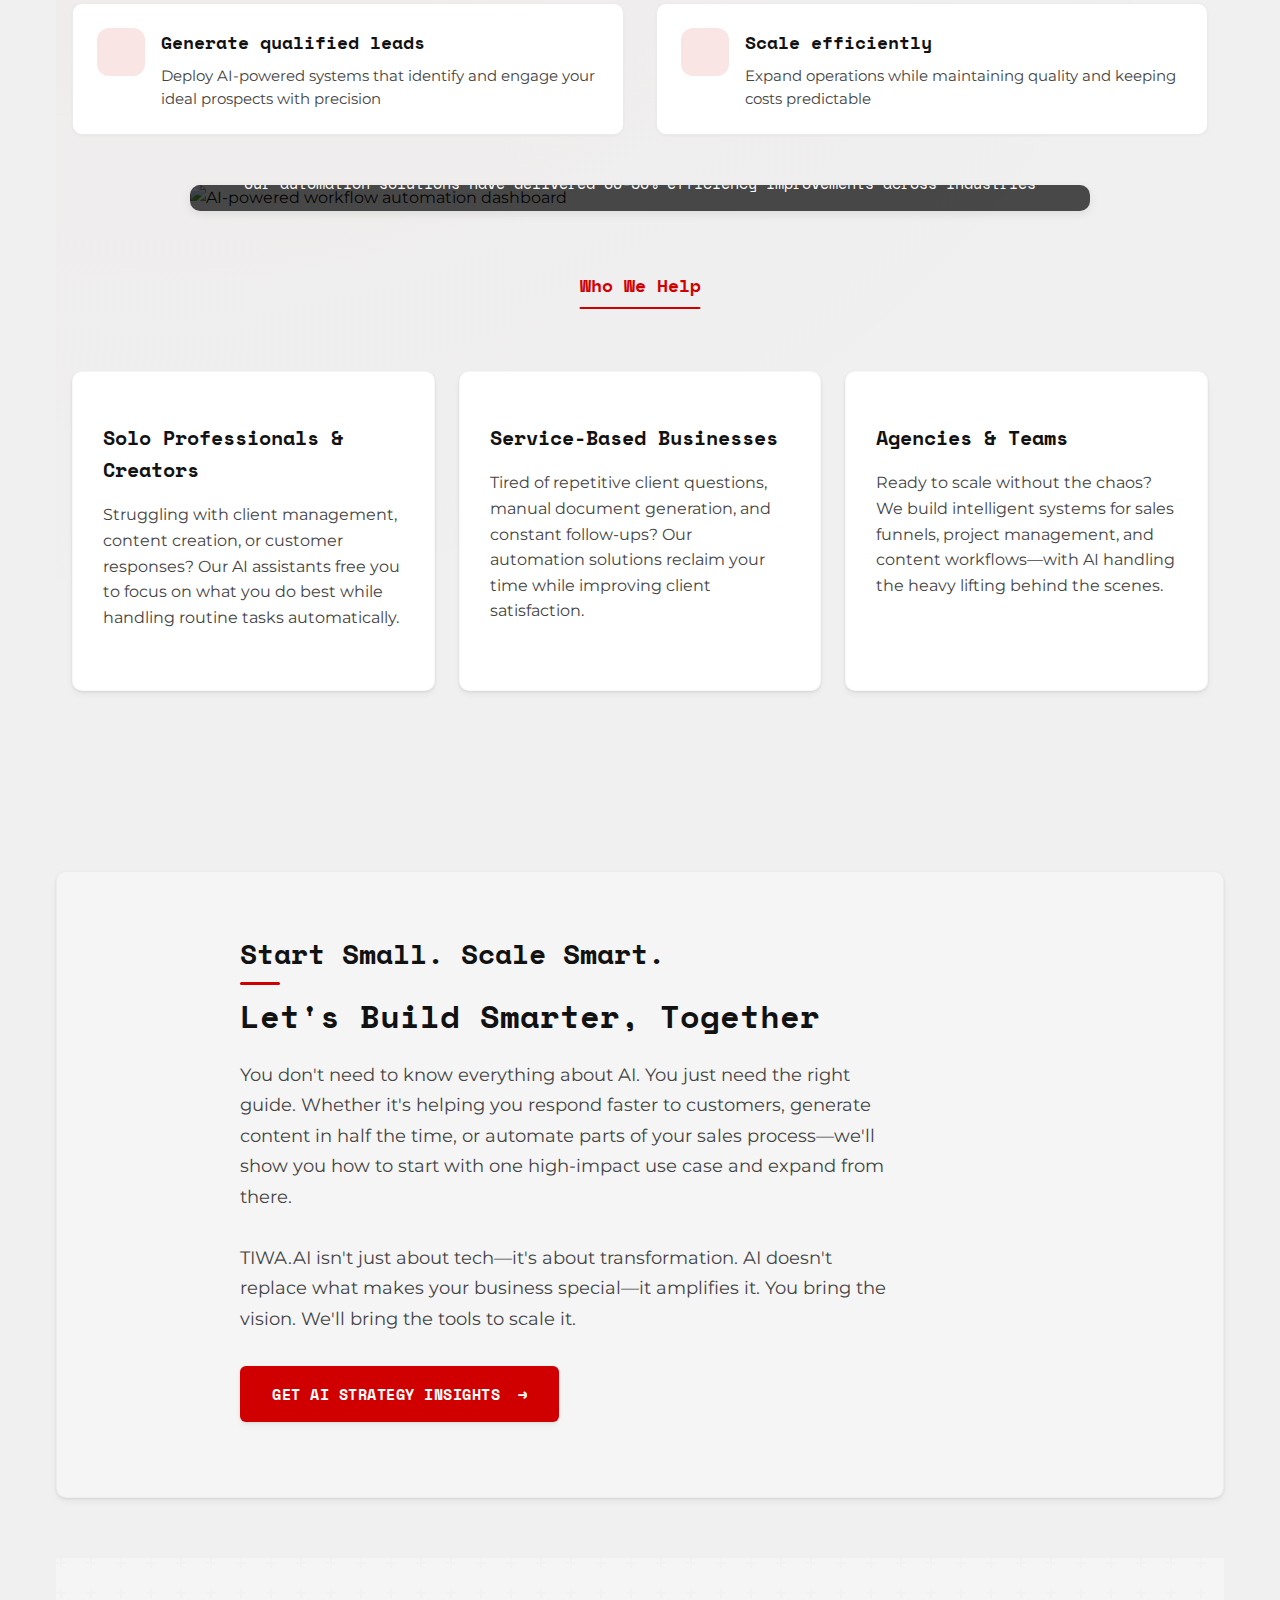
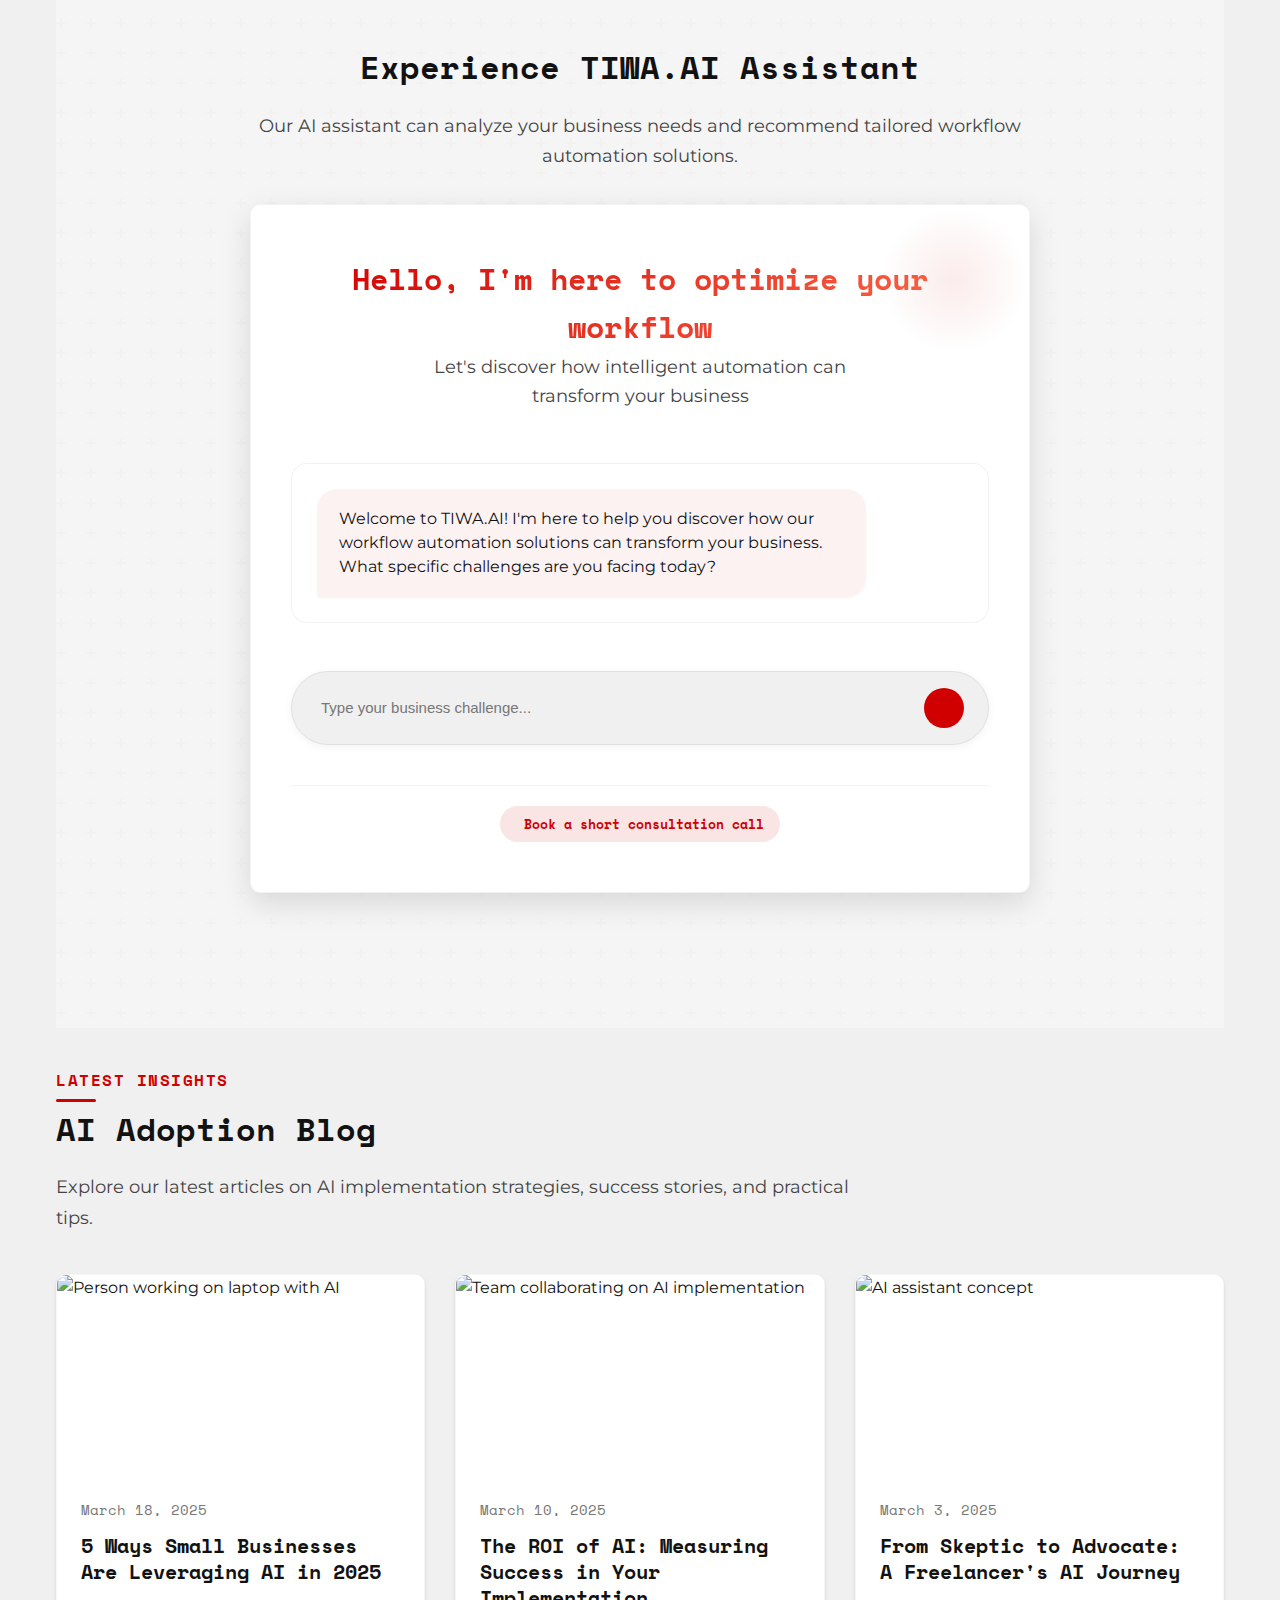
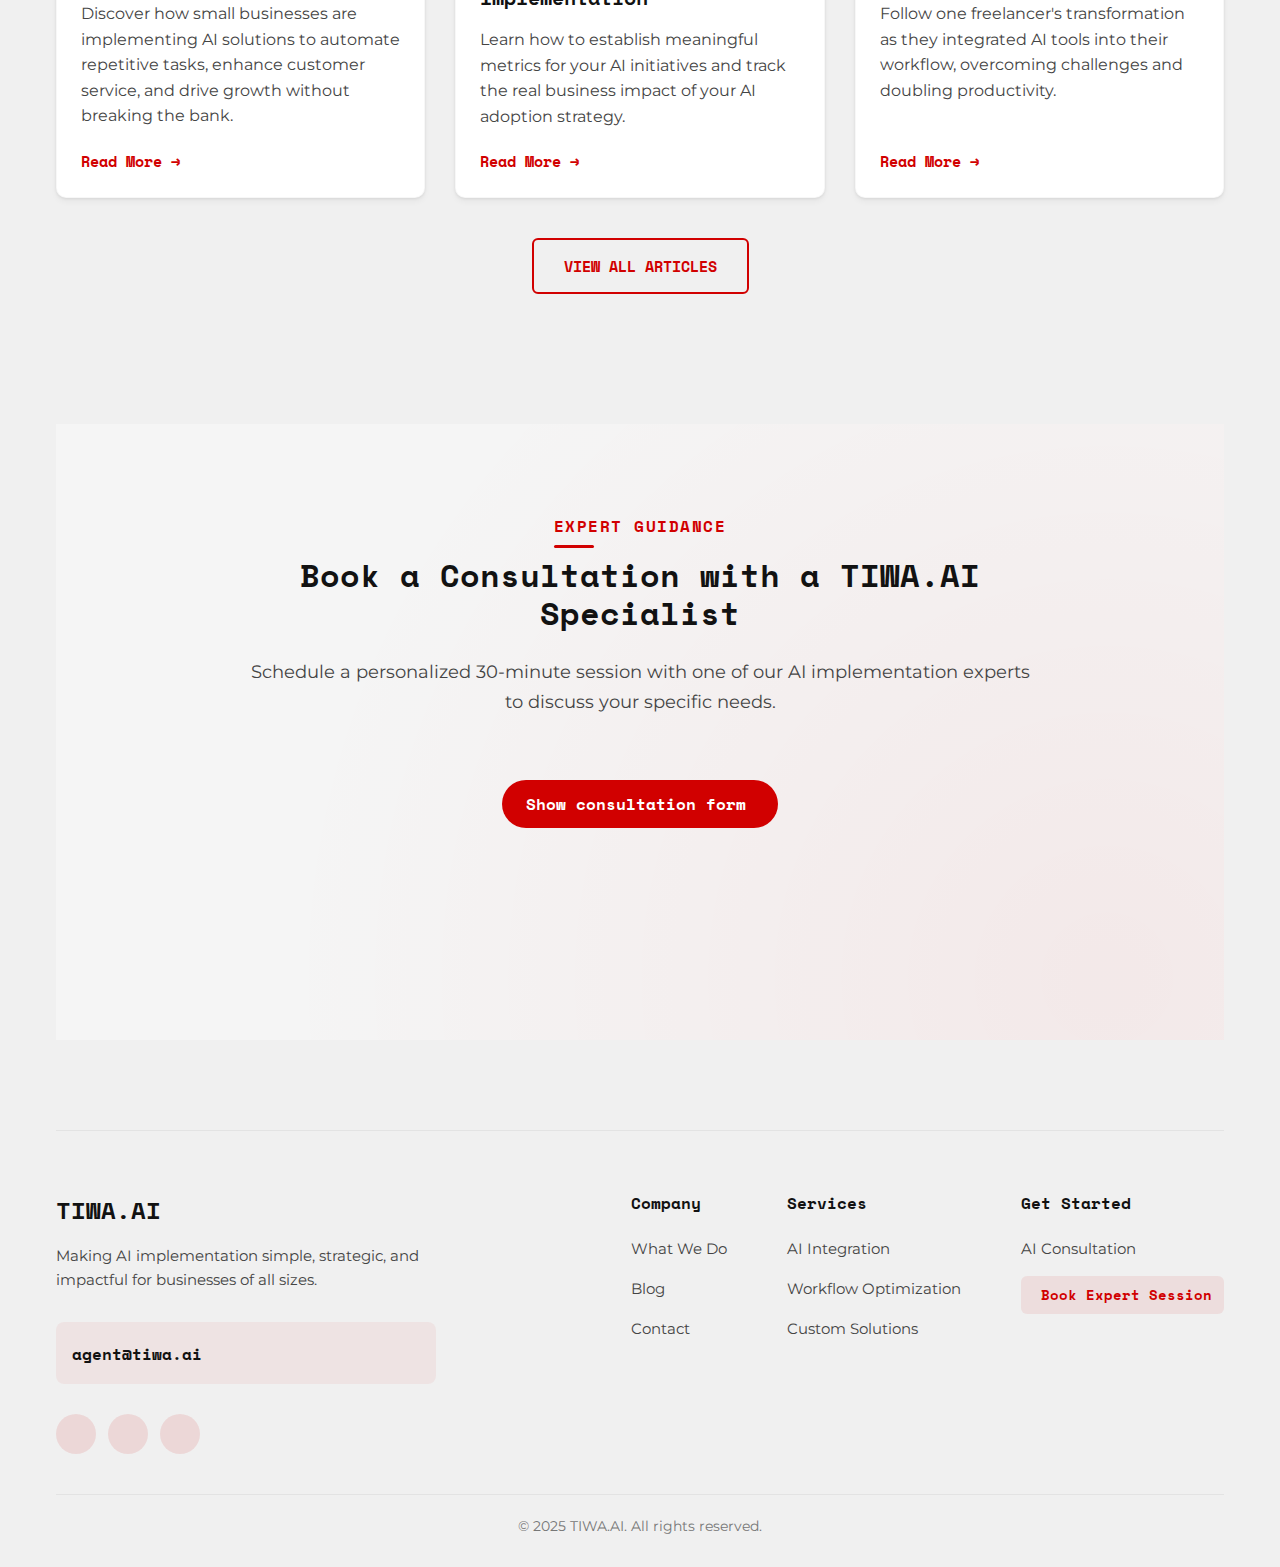
==== commit 9be9fbe1: "Add collapsible consultation form, enhance logo design, update email" ====
--- a/index.html
+++ b/index.html
@@ -209,31 +209,66 @@
                 </div>
             </section>
 
-            <div class="footer-column">
-                <h4>Get Started</h4>
-                <ul>
-                    <li><a href="#ai-consultation">AI Consultation</a></li>
-                    <li>
-                        <a href="#human-demo" class="consult-expert-link" id="human-demo">
-                            <i class="ph ph-calendar"></i>
-                            <span>Book Expert Session</span>
-                        </a>
-                    </li>
-                </ul>
-            </div>
-
-            <div class="footer-column">
-                <h4>Get Started</h4>
-                <ul>
-                    <li><a href="#ai-consultation">AI Consultation</a></li>
-                    <li>
-                        <a href="#human-demo" class="consult-expert-link" id="human-demo">
-                            <i class="ph ph-calendar"></i>
-                            <span>Book Expert Session</span>
-                        </a>
-                    </li>
-                </ul>
-                <div class="consultation-form-container" id="human-demo">
+            <section id="blog" class="blog-section">
+                <h2 class="section-overline">Latest Insights</h2>
+                <h3 class="section-title">AI Adoption Blog</h3>
+                <p class="section-description">Explore our latest articles on AI implementation strategies, success stories, and practical tips.</p>
+                
+                <div class="blog-grid">
+                    <div class="blog-card">
+                        <div class="blog-image">
+                            <img src="https://images.unsplash.com/photo-1499750310107-5fef28a66643?w=500&auto=format&fit=crop&q=80&crop=entropy" alt="Person working on laptop with AI" class="img-fluid">
+                        </div>
+                        <div class="blog-content">
+                            <span class="blog-date">March 18, 2025</span>
+                            <h4 class="blog-title">5 Ways Small Businesses Are Leveraging AI in 2025</h4>
+                            <p class="blog-excerpt">Discover how small businesses are implementing AI solutions to automate repetitive tasks, enhance customer service, and drive growth without breaking the bank.</p>
+                            <a href="#blog" class="blog-link">Read More →</a>
+                        </div>
+                    </div>
+                    
+                    <div class="blog-card">
+                        <div class="blog-image">
+                            <img src="https://images.unsplash.com/photo-1551434678-e076c223a692?w=500&auto=format&fit=crop&q=80&crop=entropy" alt="Team collaborating on AI implementation" class="img-fluid">
+                        </div>
+                        <div class="blog-content">
+                            <span class="blog-date">March 10, 2025</span>
+                            <h4 class="blog-title">The ROI of AI: Measuring Success in Your Implementation</h4>
+                            <p class="blog-excerpt">Learn how to establish meaningful metrics for your AI initiatives and track the real business impact of your AI adoption strategy.</p>
+                            <a href="#blog" class="blog-link">Read More →</a>
+                        </div>
+                    </div>
+                    
+                    <div class="blog-card">
+                        <div class="blog-image">
+                            <img src="https://images.unsplash.com/photo-1573164713988-8665fc963095?w=500&auto=format&fit=crop&q=80&crop=entropy" alt="AI assistant concept" class="img-fluid">
+                        </div>
+                        <div class="blog-content">
+                            <span class="blog-date">March 3, 2025</span>
+                            <h4 class="blog-title">From Skeptic to Advocate: A Freelancer's AI Journey</h4>
+                            <p class="blog-excerpt">Follow one freelancer's transformation as they integrated AI tools into their workflow, overcoming challenges and doubling productivity.</p>
+                            <a href="#blog" class="blog-link">Read More →</a>
+                        </div>
+                    </div>
+                </div>
+                
+                <div class="blog-cta">
+                    <a href="#blog" class="secondary-button">View All Articles</a>
+                </div>
+            </section>
+
+            <section id="book-consultation" class="collapsible-consultation-section">
+                <div class="section-header collapsible-trigger">
+                    <h2 class="section-overline">Expert Guidance</h2>
+                    <h3 class="section-title">Book a Consultation with a TIWA.AI Specialist</h3>
+                    <p class="section-description">Schedule a personalized 30-minute session with one of our AI implementation experts to discuss your specific needs.</p>
+                    <button class="toggle-form-btn" aria-expanded="false" aria-controls="consultation-form-container">
+                        <span class="btn-text">Show consultation form</span>
+                        <i class="ph ph-caret-down"></i>
+                    </button>
+                </div>
+                
+                <div class="consultation-form-container collapsible-content" id="consultation-form-container">
                     <form id="consultation-form" class="consultation-form">
                         <div class="form-row">
                             <div class="form-group">
@@ -280,54 +315,6 @@
                         </div>
                     </form>
                 </div>
-            </div>
-            
-            <section id="blog" class="blog-section">
-                <h2 class="section-overline">Latest Insights</h2>
-                <h3 class="section-title">AI Adoption Blog</h3>
-                <p class="section-description">Explore our latest articles on AI implementation strategies, success stories, and practical tips.</p>
-                
-                <div class="blog-grid">
-                    <div class="blog-card">
-                        <div class="blog-image">
-                            <img src="https://images.unsplash.com/photo-1499750310107-5fef28a66643?w=500&auto=format&fit=crop&q=80&crop=entropy" alt="Person working on laptop with AI" class="img-fluid">
-                        </div>
-                        <div class="blog-content">
-                            <span class="blog-date">March 18, 2025</span>
-                            <h4 class="blog-title">5 Ways Small Businesses Are Leveraging AI in 2025</h4>
-                            <p class="blog-excerpt">Discover how small businesses are implementing AI solutions to automate repetitive tasks, enhance customer service, and drive growth without breaking the bank.</p>
-                            <a href="#blog" class="blog-link">Read More →</a>
-                        </div>
-                    </div>
-                    
-                    <div class="blog-card">
-                        <div class="blog-image">
-                            <img src="https://images.unsplash.com/photo-1551434678-e076c223a692?w=500&auto=format&fit=crop&q=80&crop=entropy" alt="Team collaborating on AI implementation" class="img-fluid">
-                        </div>
-                        <div class="blog-content">
-                            <span class="blog-date">March 10, 2025</span>
-                            <h4 class="blog-title">The ROI of AI: Measuring Success in Your Implementation</h4>
-                            <p class="blog-excerpt">Learn how to establish meaningful metrics for your AI initiatives and track the real business impact of your AI adoption strategy.</p>
-                            <a href="#blog" class="blog-link">Read More →</a>
-                        </div>
-                    </div>
-                    
-                    <div class="blog-card">
-                        <div class="blog-image">
-                            <img src="https://images.unsplash.com/photo-1573164713988-8665fc963095?w=500&auto=format&fit=crop&q=80&crop=entropy" alt="AI assistant concept" class="img-fluid">
-                        </div>
-                        <div class="blog-content">
-                            <span class="blog-date">March 3, 2025</span>
-                            <h4 class="blog-title">From Skeptic to Advocate: A Freelancer's AI Journey</h4>
-                            <p class="blog-excerpt">Follow one freelancer's transformation as they integrated AI tools into their workflow, overcoming challenges and doubling productivity.</p>
-                            <a href="#blog" class="blog-link">Read More →</a>
-                        </div>
-                    </div>
-                </div>
-                
-                <div class="blog-cta">
-                    <a href="#blog" class="secondary-button">View All Articles</a>
-                </div>
             </section>
         </main>
         
@@ -339,9 +326,9 @@
                     
                     <!-- Contact information moved from separate section -->
                     <div class="footer-contact">
-                        <a href="mailto:automation@tiwa.ai" class="footer-email">
+                        <a href="mailto:agent@tiwa.ai" class="footer-email">
                             <i class="ph ph-envelope"></i>
-                            <span>automation@tiwa.ai</span>
+                            <span>agent@tiwa.ai</span>
                         </a>
                         <div class="footer-social">
                             <a href="#" class="social-icon" aria-label="LinkedIn"><i class="ph ph-linkedin-logo"></i></a>
--- a/styles.css
+++ b/styles.css
@@ -107,13 +107,20 @@
     flex-direction: column;
     align-items: flex-start;
     position: relative;
+    padding: 8px 12px;
+    border-radius: 8px;
+    transition: transform 0.3s ease, background-color 0.3s ease;
+}
+
+.logo-container:hover {
+    background-color: rgba(209, 0, 0, 0.05);
+    transform: translateY(-2px);
 }
 
 .logo {
     font-family: 'Space Mono', monospace;
     font-weight: 700;
-    font-size: 30px;
-    color: var(--text-primary);
+    font-size: 32px;
     position: relative;
     padding: 5px 0;
     letter-spacing: 0.5px;
@@ -121,7 +128,23 @@
     -webkit-background-clip: text;
     -webkit-text-fill-color: transparent;
     background-clip: text;
+    color: transparent; /* Standard fallback */
+    text-shadow: 0 2px 4px rgba(0, 0, 0, 0.1);
     margin-bottom: 2px;
+    display: flex;
+    align-items: center;
+}
+
+.logo::before {
+    content: '';
+    display: inline-block;
+    width: 10px;
+    height: 10px;
+    background-color: var(--primary);
+    border-radius: 50%;
+    margin-right: 5px;
+    box-shadow: 0 2px 4px rgba(209, 0, 0, 0.3);
+    animation: pulse 2s infinite;
 }
 
 .logo:after {
@@ -129,19 +152,35 @@
     position: absolute;
     bottom: 0;
     left: 0;
-    width: 60px;
+    width: 70px;
     height: 3px;
     background: linear-gradient(135deg, var(--primary), #FF6B4A);
     border-radius: 1.5px;
+    box-shadow: 0 1px 2px rgba(0, 0, 0, 0.1);
 }
 
 .logo-subtitle {
     font-family: 'Montserrat', sans-serif;
-    font-size: 12px;
-    font-weight: 500;
+    font-size: 11px;
+    font-weight: 600;
     color: var(--text-secondary);
-    letter-spacing: 0.5px;
+    letter-spacing: 0.6px;
     margin-top: 6px;
+    text-transform: uppercase;
+    line-height: 1.4;
+    max-width: 240px;
+}
+
+@keyframes pulse {
+    0% {
+        box-shadow: 0 0 0 0 rgba(209, 0, 0, 0.4);
+    }
+    70% {
+        box-shadow: 0 0 0 5px rgba(209, 0, 0, 0);
+    }
+    100% {
+        box-shadow: 0 0 0 0 rgba(209, 0, 0, 0);
+    }
 }
 
 .header-right {
--- a/additional-styles.css
+++ b/additional-styles.css
@@ -289,4 +289,78 @@
     .footer-column .consultation-form-container {
         padding: 20px 15px;
     }
+}
+
+/* Collapsible Consultation Section */
+.collapsible-consultation-section {
+    background-color: var(--lighter-gray);
+    padding: var(--section-spacing) 0;
+    position: relative;
+    overflow: hidden;
+    z-index: 1;
+    margin-top: 40px;
+}
+
+.collapsible-consultation-section::before {
+    content: '';
+    position: absolute;
+    top: 0;
+    left: 0;
+    right: 0;
+    bottom: 0;
+    background-image: radial-gradient(circle at 90% 90%, rgba(209, 0, 0, 0.05) 0%, transparent 70%);
+    z-index: -1;
+}
+
+.section-header {
+    max-width: 800px;
+    margin: 0 auto;
+    text-align: center;
+}
+
+.toggle-form-btn {
+    display: inline-flex;
+    align-items: center;
+    gap: 8px;
+    background-color: var(--primary);
+    color: white;
+    border: none;
+    border-radius: 30px;
+    padding: 12px 24px;
+    font-family: 'Space Mono', monospace;
+    font-size: 16px;
+    font-weight: 600;
+    cursor: pointer;
+    margin-top: 30px;
+    transition: all 0.3s ease;
+}
+
+.toggle-form-btn:hover {
+    background-color: #b80000;
+    transform: translateY(-2px);
+    box-shadow: 0 4px 10px rgba(209, 0, 0, 0.2);
+}
+
+.toggle-form-btn i {
+    font-size: 20px;
+    transition: transform 0.3s ease;
+}
+
+.toggle-form-btn[aria-expanded="true"] i {
+    transform: rotate(180deg);
+}
+
+.collapsible-content {
+    max-height: 0;
+    overflow: hidden;
+    transition: max-height 0.5s ease-in-out;
+    opacity: 0;
+    transform: translateY(-20px);
+    transition: opacity 0.3s ease, transform 0.3s ease, max-height 0.5s ease;
+}
+
+.collapsible-content.expanded {
+    max-height: 2000px; /* Arbitrary large value */
+    opacity: 1;
+    transform: translateY(0);
 } 